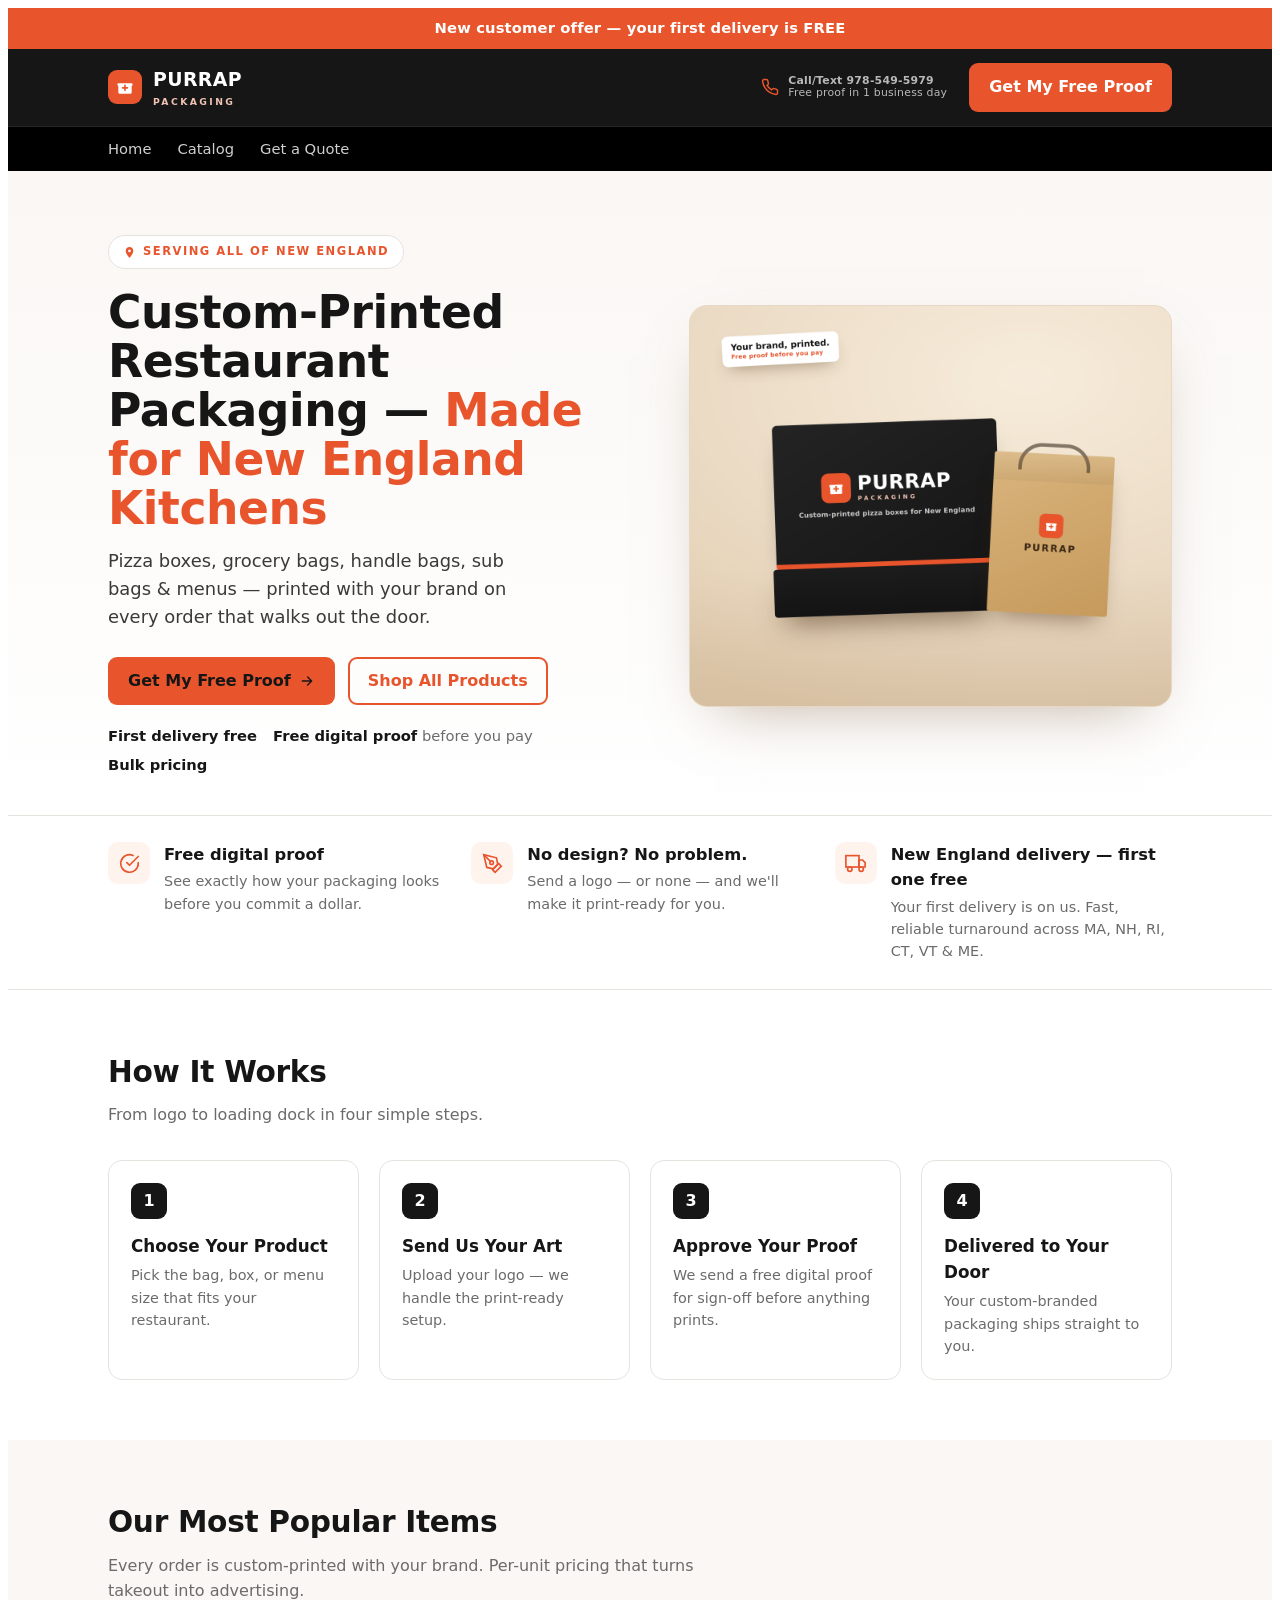
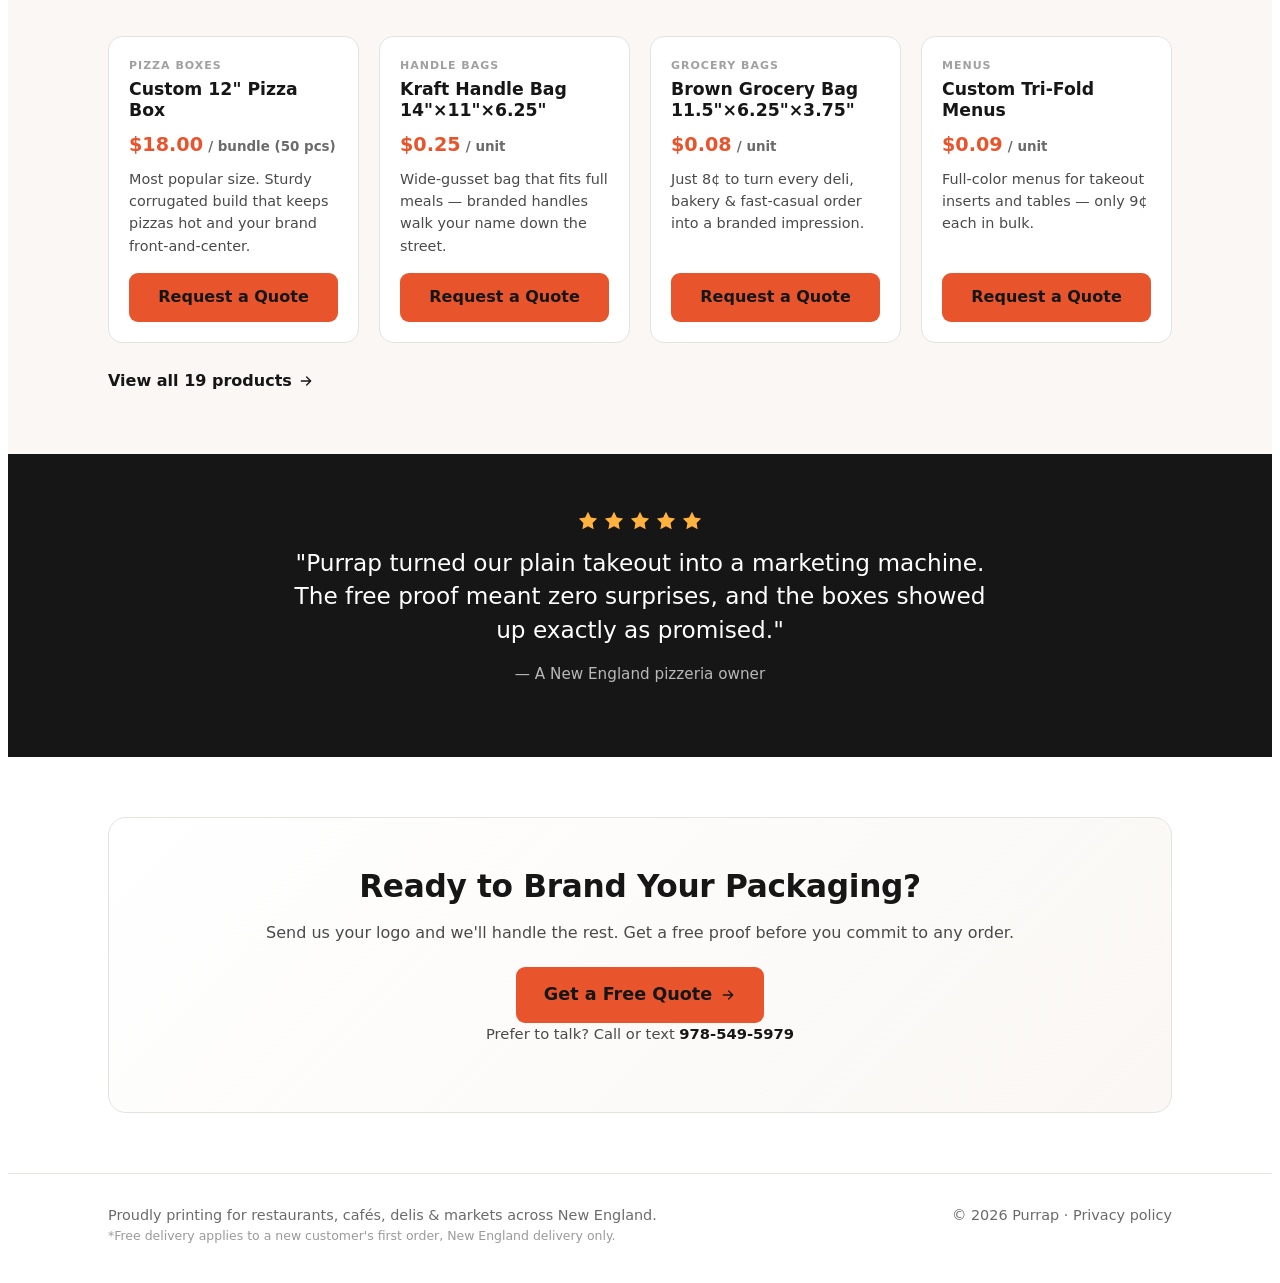
==== index.html @ f0fc90f4 "Rebuild as working static site: real design + mockup image, index.html at root, /api/lead Resend for" ====
<!DOCTYPE html>
<html lang="en">
<head>
<meta charset="UTF-8">
<meta name="viewport" content="width=device-width, initial-scale=1">
<title>Custom Pizza Boxes & Takeout Packaging in New England | Purrap Packaging</title>
<meta name="description" content="Custom-printed pizza boxes, grocery bags, handle bags & menus for New England restaurants. Free digital proof, first delivery free, bulk pricing. Get a free quote.">
<link rel="canonical" href="https://purrappackaging.com/">
<meta property="og:type" content="website">
<meta property="og:title" content="Custom Pizza Boxes & Takeout Packaging in New England | Purrap Packaging">
<meta property="og:description" content="Custom-printed pizza boxes, grocery bags, handle bags & menus for New England restaurants. Free digital proof, first delivery free, bulk pricing. Get a free quote.">
<meta property="og:url" content="https://purrappackaging.com/">
<meta property="og:image" content="https://purrappackaging.com/assets/og-image.jpg">
<meta name="twitter:card" content="summary_large_image">
<meta name="twitter:title" content="Custom Pizza Boxes & Takeout Packaging in New England | Purrap Packaging">
<meta name="twitter:description" content="Custom-printed pizza boxes, grocery bags, handle bags & menus for New England restaurants. Free digital proof, first delivery free, bulk pricing. Get a free quote.">
<meta name="twitter:image" content="https://purrappackaging.com/assets/og-image.jpg">
<link rel="icon" type="image/svg+xml" href="/assets/favicon.svg">
<script type="application/ld+json">
{
  "@context":"https://schema.org","@type":"Store","name":"Purrap Packaging",
  "image":"https://purrappackaging.com/assets/og-image.jpg","url":"https://purrappackaging.com","telephone":"+1-978-549-5979","priceRange":"$$",
  "description":"Custom-printed restaurant packaging \u2014 pizza boxes, grocery bags, handle bags, sub bags and menus \u2014 for New England kitchens.",
  "areaServed":["Massachusetts","New Hampshire","Rhode Island","Connecticut","Vermont","Maine"],
  "email":"manny.encarnacion@purrappackaging.com"
}
</script>
</head>
<body>
<style>
  .prp{--ink:#161616;--accent:#e8552d;--accent-dark:#c8431f;--muted:#6b6b6b;--line:#e6e3df;--bg:#fff;--soft:#faf7f4;
    font-family:system-ui,-apple-system,"Segoe UI",Roboto,Helvetica,Arial,sans-serif;color:var(--ink);line-height:1.55;-webkit-font-smoothing:antialiased}
  .prp *{box-sizing:border-box}
  .prp a{color:inherit;text-decoration:none}
  .prp img{max-width:100%;display:block}
  .prp .wrap{max-width:1120px;margin:0 auto;padding:0 28px}
  .prp svg{display:block}

  /* Announcement bar */
  .prp-announce{background:var(--accent);color:#fff;text-align:center;font-size:.92rem;font-weight:600;padding:9px 16px;letter-spacing:.01em}
  .prp-announce b{font-weight:800}

  /* Header */
  .prp-header{position:sticky;top:0;z-index:50;background:var(--ink);color:#fff}
  .prp-top{display:flex;align-items:center;justify-content:space-between;gap:16px;max-width:1120px;margin:0 auto;padding:14px 28px}
  .prp-brand{display:flex;align-items:center;gap:11px;font-weight:800;letter-spacing:.02em;color:#fff;font-size:1.18rem}
  .prp-brand .mark{width:34px;height:34px;border-radius:9px;background:var(--accent);display:grid;place-items:center}
  .prp-brand .mark svg{width:20px;height:20px;fill:#fff}
  .prp-brand small{display:block;font-size:.58rem;letter-spacing:.26em;color:#f0c3b2;font-weight:700;margin-top:1px}
  .prp-right{display:flex;align-items:center;gap:22px}
  .prp-phone{display:flex;align-items:center;gap:9px;color:#fff;font-weight:700;white-space:nowrap}
  .prp-phone svg{width:18px;height:18px;stroke:var(--accent);fill:none;stroke-width:2}
  .prp-phone span{display:block;font-size:.68rem;font-weight:500;color:#b9b9b9;letter-spacing:.02em}
  .prp-btn{display:inline-flex;align-items:center;gap:8px;background:var(--accent);color:#fff;padding:12px 20px;border-radius:9px;font-weight:700;border:0;cursor:pointer;transition:background .15s,transform .15s}
  .prp-btn:hover{background:var(--accent-dark);transform:translateY(-1px)}
  .prp-btn.ghost{background:transparent;border:2px solid var(--accent);color:var(--accent);padding:10px 18px}
  .prp-btn.ghost:hover{background:var(--accent);color:#fff}
  .prp-btn svg{width:16px;height:16px;fill:currentColor}
  .prp-nav{background:#000;border-top:1px solid #262626}
  .prp-nav .wrap{display:flex;gap:26px;padding:11px 28px;font-size:.92rem}
  .prp-nav a{color:#cfcfcf}
  .prp-nav a:hover{color:#fff}

  /* Hero */
  .prp-hero{background:linear-gradient(180deg,var(--soft),#fff);padding:64px 0 38px}
  .prp-hero-grid{display:grid;grid-template-columns:1.05fr .95fr;gap:48px;align-items:center}
  .prp-eyebrow{display:inline-flex;align-items:center;gap:7px;background:#fff;border:1px solid var(--line);color:var(--accent);font-weight:700;font-size:.72rem;letter-spacing:.13em;text-transform:uppercase;padding:7px 14px;border-radius:99px}
  .prp-eyebrow svg{width:13px;height:13px;fill:var(--accent)}
  .prp-hero h1{font-size:2.85rem;line-height:1.08;margin:.4em 0 .3em;letter-spacing:-.01em}
  .prp-hero h1 .u{color:var(--accent)}
  .prp-lead{font-size:1.12rem;color:#3a3a3a;margin:0 0 26px;max-width:36ch}
  .prp-ctarow{display:flex;gap:13px;flex-wrap:wrap}
  .prp-reassure{margin:20px 0 0;color:var(--muted);font-size:.92rem;display:flex;flex-wrap:wrap;gap:6px 16px}
  .prp-reassure b{color:var(--ink)}
  .prp-hero-media{border-radius:18px;overflow:hidden;border:1px solid #e7d8c6;box-shadow:0 24px 60px -28px rgba(124,88,54,.5);background:linear-gradient(135deg,#f0e3d4,#e7d2bb);min-height:340px;display:grid;place-items:center}
  .prp-hero-media img{width:100%;height:100%;object-fit:cover}

  /* Trust */
  .prp-trust{border-top:1px solid var(--line);border-bottom:1px solid var(--line);background:#fff}
  .prp-trust .wrap{display:grid;grid-template-columns:repeat(3,1fr);gap:26px;padding:26px 28px}
  .prp-trust .item{display:flex;gap:14px;align-items:flex-start}
  .prp-trust .ic{flex:0 0 auto;width:42px;height:42px;border-radius:10px;background:#fff3ee;display:grid;place-items:center}
  .prp-trust .ic svg{width:21px;height:21px;stroke:var(--accent);fill:none;stroke-width:1.9}
  .prp-trust h4{margin:0 0 3px;font-size:1.02rem}
  .prp-trust p{margin:0;color:var(--muted);font-size:.9rem}

  /* Sections */
  .prp-block{padding:60px 0}
  .prp-block.soft{background:var(--soft)}
  .prp-sec{font-size:1.85rem;margin:0 0 8px;letter-spacing:-.01em}
  .prp-subsec{color:var(--muted);margin:0 0 32px;max-width:60ch}

  .prp-steps{display:grid;grid-template-columns:repeat(4,1fr);gap:20px;counter-reset:step}
  .prp-step{border:1px solid var(--line);border-radius:14px;padding:22px;background:#fff}
  .prp-step:before{counter-increment:step;content:counter(step);display:grid;place-items:center;width:36px;height:36px;border-radius:9px;background:var(--ink);color:#fff;font-weight:800;margin-bottom:14px}
  .prp-step h4{margin:0 0 5px;font-size:1.05rem}
  .prp-step p{margin:0;color:var(--muted);font-size:.9rem}

  .prp-grid{display:grid;grid-template-columns:repeat(auto-fill,minmax(240px,1fr));gap:20px}
  .prp-card{border:1px solid var(--line);border-radius:14px;padding:20px;display:flex;flex-direction:column;background:#fff;transition:box-shadow .15s,transform .15s}
  .prp-card:hover{box-shadow:0 16px 40px -22px rgba(0,0,0,.4);transform:translateY(-3px)}
  .prp-card .cat{font-size:11px;letter-spacing:.09em;color:#a0a0a0;text-transform:uppercase;font-weight:700}
  .prp-card h3{margin:5px 0 8px;font-size:1.08rem;line-height:1.25}
  .prp-price{font-weight:800;color:var(--accent);font-size:1.2rem}
  .prp-per{color:var(--muted);font-weight:600;font-size:.84rem}
  .prp-value{color:#4a4a4a;font-size:.9rem;margin:8px 0 16px}
  .prp-card .prp-btn{margin-top:auto;justify-content:center}
  .prp-viewall{display:inline-flex;align-items:center;gap:6px;margin-top:26px;color:var(--accent);font-weight:700}

  /* Social proof */
  .prp-proof{background:var(--ink);color:#fff}
  .prp-proof .wrap{padding:56px 28px;text-align:center}
  .prp-stars{display:inline-flex;gap:4px;margin-bottom:14px}
  .prp-stars svg{width:22px;height:22px;fill:#ffb33e}
  .prp-quote{font-size:1.45rem;max-width:48ch;margin:0 auto 16px;line-height:1.45;font-weight:500}
  .prp-who{color:#b9b9b9;font-size:.95rem}

  /* Final CTA */
  .prp-final{background:linear-gradient(135deg,#fff,var(--soft));border:1px solid var(--line);border-radius:18px;padding:44px;text-align:center}
  .prp-final h2{font-size:1.95rem;margin:0 0 10px;letter-spacing:-.01em}
  .prp-final p{color:#4a4a4a;margin:0 0 22px}
  .prp-call{margin-top:16px;color:var(--muted);font-size:.92rem}
  .prp-call a{color:var(--ink);font-weight:700}

  .prp-footer{border-top:1px solid var(--line);padding:30px 0;color:var(--muted);font-size:.9rem}
  .prp-footer .wrap{display:flex;justify-content:space-between;gap:16px;flex-wrap:wrap}
  .prp-fineprint{margin-top:14px;font-size:.78rem;color:#9a9a9a}

  /* Sticky mobile CTA */
  .prp-mcta{position:fixed;left:0;right:0;bottom:0;z-index:60;display:none;gap:10px;padding:10px;background:rgba(22,22,22,.97);backdrop-filter:blur(6px)}
  .prp-mcta a{flex:1;justify-content:center}
  .prp-mcta .call{background:#fff;color:var(--ink)}

  /* Exit-intent modal */
  .prp-modalbg{position:fixed;inset:0;background:rgba(0,0,0,.62);z-index:100;display:none;align-items:center;justify-content:center;padding:20px}
  .prp-modalbg.open{display:flex}
  .prp-modal{background:#fff;border-radius:18px;max-width:450px;width:100%;padding:34px 30px;position:relative;text-align:center;box-shadow:0 30px 80px rgba(0,0,0,.4)}
  .prp-modal .ic{width:56px;height:56px;border-radius:14px;background:#fff3ee;display:grid;place-items:center;margin:0 auto 6px}
  .prp-modal .ic svg{width:28px;height:28px;stroke:var(--accent);fill:none;stroke-width:1.8}
  .prp-modal h3{font-size:1.5rem;margin:8px 0 8px}
  .prp-modal p{color:#4a4a4a;margin:0 0 18px}
  .prp-modal .prp-btn{width:100%;justify-content:center;font-size:1.05rem;padding:14px}
  .prp-modal .x{position:absolute;top:12px;right:16px;border:0;background:none;font-size:1.6rem;cursor:pointer;color:#b0b0b0;line-height:1}
  .prp-modal small{display:block;margin-top:12px;color:#a0a0a0}

  @media(max-width:860px){
    .prp-hero-grid{grid-template-columns:1fr;gap:30px}
    .prp-hero h1{font-size:2.2rem}
    .prp-trust .wrap{grid-template-columns:1fr;gap:18px}
    .prp-steps{grid-template-columns:1fr 1fr}
    .prp-right .prp-btn{display:none}
    .prp-nav{display:none}
    .prp-mcta{display:flex}
    .prp{padding-bottom:66px}
  }
</style>

<div class="prp">

  <div class="prp-announce">New customer offer &mdash; <b>your first delivery is FREE</b></div>

  <header class="prp-header">
    <div class="prp-top">
      <a class="prp-brand" href="/">
        <span class="mark"><svg viewBox="0 0 24 24"><path d="M21 8a1 1 0 0 0-.92-.61H3.92A1 1 0 0 0 3 8v1.49a1 1 0 0 0 .55.89L4 10.62V19a1 1 0 0 0 1 1h14a1 1 0 0 0 1-1v-8.38l.45-.24A1 1 0 0 0 21 9.5ZM15 14h-2v2a1 1 0 0 1-2 0v-2H9a1 1 0 0 1 0-2h2v-2a1 1 0 0 1 2 0v2h2a1 1 0 0 1 0 2Z"/></svg></span>
        <span>PURRAP<small>PACKAGING</small></span>
      </a>
      <div class="prp-right">
        <a class="prp-phone" href="tel:9785495979">
          <svg viewBox="0 0 24 24"><path d="M22 16.92v3a2 2 0 0 1-2.18 2 19.79 19.79 0 0 1-8.63-3.07 19.5 19.5 0 0 1-6-6 19.79 19.79 0 0 1-3.07-8.67A2 2 0 0 1 4.11 2h3a2 2 0 0 1 2 1.72c.13.96.36 1.9.7 2.81a2 2 0 0 1-.45 2.11L8.09 9.91a16 16 0 0 0 6 6l1.27-1.27a2 2 0 0 1 2.11-.45c.91.34 1.85.57 2.81.7A2 2 0 0 1 22 16.92z"/></svg>
          <span style="display:flex;flex-direction:column;line-height:1.1"><strong>Call/Text 978-549-5979</strong><span>Free proof in 1 business day</span></span>
        </a>
        <a class="prp-btn" href="/contact">Get My Free Proof</a>
      </div>
    </div>
    <nav class="prp-nav"><div class="wrap">
      <a href="/">Home</a>
      <a href="/catalog">Catalog</a>
      <a href="/contact">Get a Quote</a>
    </div></nav>
  </header>

  <section class="prp-hero">
    <div class="wrap prp-hero-grid">
      <div>
        <span class="prp-eyebrow">
          <svg viewBox="0 0 24 24"><path d="M12 2C8.1 2 5 5.1 5 9c0 5.2 7 13 7 13s7-7.8 7-13c0-3.9-3.1-7-7-7zm0 9.5A2.5 2.5 0 1 1 12 6.5a2.5 2.5 0 0 1 0 5z"/></svg>
          Serving all of New England
        </span>
        <h1>Custom-Printed Restaurant Packaging &mdash; <span class="u">Made for New England Kitchens</span></h1>
        <p class="prp-lead">Pizza boxes, grocery bags, handle bags, sub bags &amp; menus &mdash; printed with your brand on every order that walks out the door.</p>
        <div class="prp-ctarow">
          <a class="prp-btn" href="/contact">Get My Free Proof
            <svg viewBox="0 0 24 24"><path d="M5 12h14M13 6l6 6-6 6" fill="none" stroke="currentColor" stroke-width="2" stroke-linecap="round" stroke-linejoin="round"/></svg>
          </a>
          <a class="prp-btn ghost" href="/catalog">Shop All Products</a>
        </div>
        <p class="prp-reassure"><span><b>First delivery free</b></span><span><b>Free digital proof</b> before you pay</span><span><b>Bulk pricing</b></span></p>
      </div>
      <div class="prp-hero-media">
        <!-- IMAGE SLOT: replace with your Shopify hero image, e.g. <img src="{{ 'hero.jpg' | asset_url }}" alt="Custom-printed pizza boxes and branded takeout bags"> -->
        <img src="/assets/purrap-homepage-mockup.png" alt="Custom-printed pizza boxes and branded takeout bags for New England restaurants">
      </div>
    </div>
  </section>

  <div class="prp-trust"><div class="wrap">
    <div class="item">
      <div class="ic"><svg viewBox="0 0 24 24"><path d="M22 11.08V12a10 10 0 1 1-5.93-9.14" stroke-linecap="round"/><path d="M22 4 12 14.01l-3-3" stroke-linecap="round" stroke-linejoin="round"/></svg></div>
      <div><h4>Free digital proof</h4><p>See exactly how your packaging looks before you commit a dollar.</p></div>
    </div>
    <div class="item">
      <div class="ic"><svg viewBox="0 0 24 24"><path d="M12 19l7-7 3 3-7 7-3-3z"/><path d="M18 13l-1.5-7.5L2 2l3.5 14.5L13 18l5-5z"/><path d="M2 2l7.586 7.586"/><circle cx="11" cy="11" r="2"/></svg></div>
      <div><h4>No design? No problem.</h4><p>Send a logo &mdash; or none &mdash; and we'll make it print-ready for you.</p></div>
    </div>
    <div class="item">
      <div class="ic"><svg viewBox="0 0 24 24"><rect x="1" y="3" width="15" height="13"/><path d="M16 8h4l3 3v5h-7V8z"/><circle cx="5.5" cy="18.5" r="2.5"/><circle cx="18.5" cy="18.5" r="2.5"/></svg></div>
      <div><h4>New England delivery &mdash; first one free</h4><p>Your first delivery is on us. Fast, reliable turnaround across MA, NH, RI, CT, VT &amp; ME.</p></div>
    </div>
  </div></div>

  <section class="prp-block"><div class="wrap">
    <h2 class="prp-sec">How It Works</h2>
    <p class="prp-subsec">From logo to loading dock in four simple steps.</p>
    <div class="prp-steps">
      <div class="prp-step"><h4>Choose Your Product</h4><p>Pick the bag, box, or menu size that fits your restaurant.</p></div>
      <div class="prp-step"><h4>Send Us Your Art</h4><p>Upload your logo &mdash; we handle the print-ready setup.</p></div>
      <div class="prp-step"><h4>Approve Your Proof</h4><p>We send a free digital proof for sign-off before anything prints.</p></div>
      <div class="prp-step"><h4>Delivered to Your Door</h4><p>Your custom-branded packaging ships straight to you.</p></div>
    </div>
  </div></section>

  <section class="prp-block soft"><div class="wrap">
    <h2 class="prp-sec">Our Most Popular Items</h2>
    <p class="prp-subsec">Every order is custom-printed with your brand. Per-unit pricing that turns takeout into advertising.</p>
    <div class="prp-grid">
      <div class="prp-card">
        <div class="cat">Pizza Boxes</div>
        <h3>Custom 12" Pizza Box</h3>
        <div><span class="prp-price">$18.00</span> <span class="prp-per">/ bundle (50 pcs)</span></div>
        <p class="prp-value">Most popular size. Sturdy corrugated build that keeps pizzas hot and your brand front-and-center.</p>
        <a class="prp-btn" href="/contact">Request a Quote</a>
      </div>
      <div class="prp-card">
        <div class="cat">Handle Bags</div>
        <h3>Kraft Handle Bag 14"&times;11"&times;6.25"</h3>
        <div><span class="prp-price">$0.25</span> <span class="prp-per">/ unit</span></div>
        <p class="prp-value">Wide-gusset bag that fits full meals &mdash; branded handles walk your name down the street.</p>
        <a class="prp-btn" href="/contact">Request a Quote</a>
      </div>
      <div class="prp-card">
        <div class="cat">Grocery Bags</div>
        <h3>Brown Grocery Bag 11.5"&times;6.25"&times;3.75"</h3>
        <div><span class="prp-price">$0.08</span> <span class="prp-per">/ unit</span></div>
        <p class="prp-value">Just 8&cent; to turn every deli, bakery &amp; fast-casual order into a branded impression.</p>
        <a class="prp-btn" href="/contact">Request a Quote</a>
      </div>
      <div class="prp-card">
        <div class="cat">Menus</div>
        <h3>Custom Tri-Fold Menus</h3>
        <div><span class="prp-price">$0.09</span> <span class="prp-per">/ unit</span></div>
        <p class="prp-value">Full-color menus for takeout inserts and tables &mdash; only 9&cent; each in bulk.</p>
        <a class="prp-btn" href="/contact">Request a Quote</a>
      </div>
    </div>
    <a class="prp-viewall" href="/catalog">View all 19 products
      <svg viewBox="0 0 24 24" style="width:16px;height:16px"><path d="M5 12h14M13 6l6 6-6 6" fill="none" stroke="currentColor" stroke-width="2" stroke-linecap="round" stroke-linejoin="round"/></svg>
    </a>
  </div></section>

  <div class="prp-proof"><div class="wrap">
    <div class="prp-stars">
      <svg viewBox="0 0 24 24"><path d="M12 2l3.09 6.26L22 9.27l-5 4.87 1.18 6.88L12 17.77l-6.18 3.25L7 14.14 2 9.27l6.91-1.01L12 2z"/></svg>
      <svg viewBox="0 0 24 24"><path d="M12 2l3.09 6.26L22 9.27l-5 4.87 1.18 6.88L12 17.77l-6.18 3.25L7 14.14 2 9.27l6.91-1.01L12 2z"/></svg>
      <svg viewBox="0 0 24 24"><path d="M12 2l3.09 6.26L22 9.27l-5 4.87 1.18 6.88L12 17.77l-6.18 3.25L7 14.14 2 9.27l6.91-1.01L12 2z"/></svg>
      <svg viewBox="0 0 24 24"><path d="M12 2l3.09 6.26L22 9.27l-5 4.87 1.18 6.88L12 17.77l-6.18 3.25L7 14.14 2 9.27l6.91-1.01L12 2z"/></svg>
      <svg viewBox="0 0 24 24"><path d="M12 2l3.09 6.26L22 9.27l-5 4.87 1.18 6.88L12 17.77l-6.18 3.25L7 14.14 2 9.27l6.91-1.01L12 2z"/></svg>
    </div>
    <p class="prp-quote">"Purrap turned our plain takeout into a marketing machine. The free proof meant zero surprises, and the boxes showed up exactly as promised."</p>
    <p class="prp-who">&mdash; A New England pizzeria owner</p>
  </div></div>

  <section class="prp-block"><div class="wrap">
    <div class="prp-final">
      <h2>Ready to Brand Your Packaging?</h2>
      <p>Send us your logo and we'll handle the rest. Get a free proof before you commit to any order.</p>
      <a class="prp-btn" href="/contact" style="font-size:1.1rem;padding:14px 28px">Get a Free Quote
        <svg viewBox="0 0 24 24"><path d="M5 12h14M13 6l6 6-6 6" fill="none" stroke="currentColor" stroke-width="2" stroke-linecap="round" stroke-linejoin="round"/></svg>
      </a>
      <p class="prp-call">Prefer to talk? Call or text <a href="tel:9785495979">978-549-5979</a></p>
    </div>
  </div></section>

  <footer class="prp-footer"><div class="wrap">
    <div>Proudly printing for restaurants, cafés, delis &amp; markets across New England.</div>
    <div>&copy; 2026 Purrap · <a href="/privacy">Privacy policy</a></div>
  </div>
  <div class="wrap prp-fineprint">*Free delivery applies to a new customer's first order, New England delivery only.</div>
  </footer>

  <div class="prp-mcta">
    <a class="prp-btn call" href="tel:9785495979">Call/Text</a>
    <a class="prp-btn" href="/contact">Get My Free Proof</a>
  </div>

  <div class="prp-modalbg" id="prpExit">
    <div class="prp-modal">
      <button class="x" aria-label="Close" onclick="prpCloseExit()">&times;</button>
      <div class="ic"><svg viewBox="0 0 24 24"><polyline points="20 12 20 22 4 22 4 12"/><rect x="2" y="7" width="20" height="5"/><line x1="12" y1="22" x2="12" y2="7"/><path d="M12 7H7.5a2.5 2.5 0 0 1 0-5C11 2 12 7 12 7z"/><path d="M12 7h4.5a2.5 2.5 0 0 0 0-5C13 2 12 7 12 7z"/></svg></div>
      <h3>Before you go &mdash; grab a free proof</h3>
      <p>Not ready to commit? See your logo on real packaging at no cost &mdash; and your <b>first delivery is free</b>. We'll send pricing + a free digital proof within 1 business day.</p>
      <a class="prp-btn" href="/contact">Get My Free Proof</a>
      <small>No obligation. New England restaurants only.</small>
    </div>
  </div>

</div>

<script>

  (function(){
    var shown = sessionStorage.getItem('purrap_exit');
    var modal = document.getElementById('prpExit');
    function open(){ if(shown||!modal) return; modal.classList.add('open'); sessionStorage.setItem('purrap_exit','1'); shown='1'; }
    document.addEventListener('mouseout', function(e){ if(!e.relatedTarget && e.clientY <= 0) open(); });
    setTimeout(open, 25000);
    window.prpCloseExit = function(){ if(modal) modal.classList.remove('open'); };
    if(modal){ modal.addEventListener('click', function(e){ if(e.target===this) prpCloseExit(); }); }
  })();
</script>

</body>
</html>
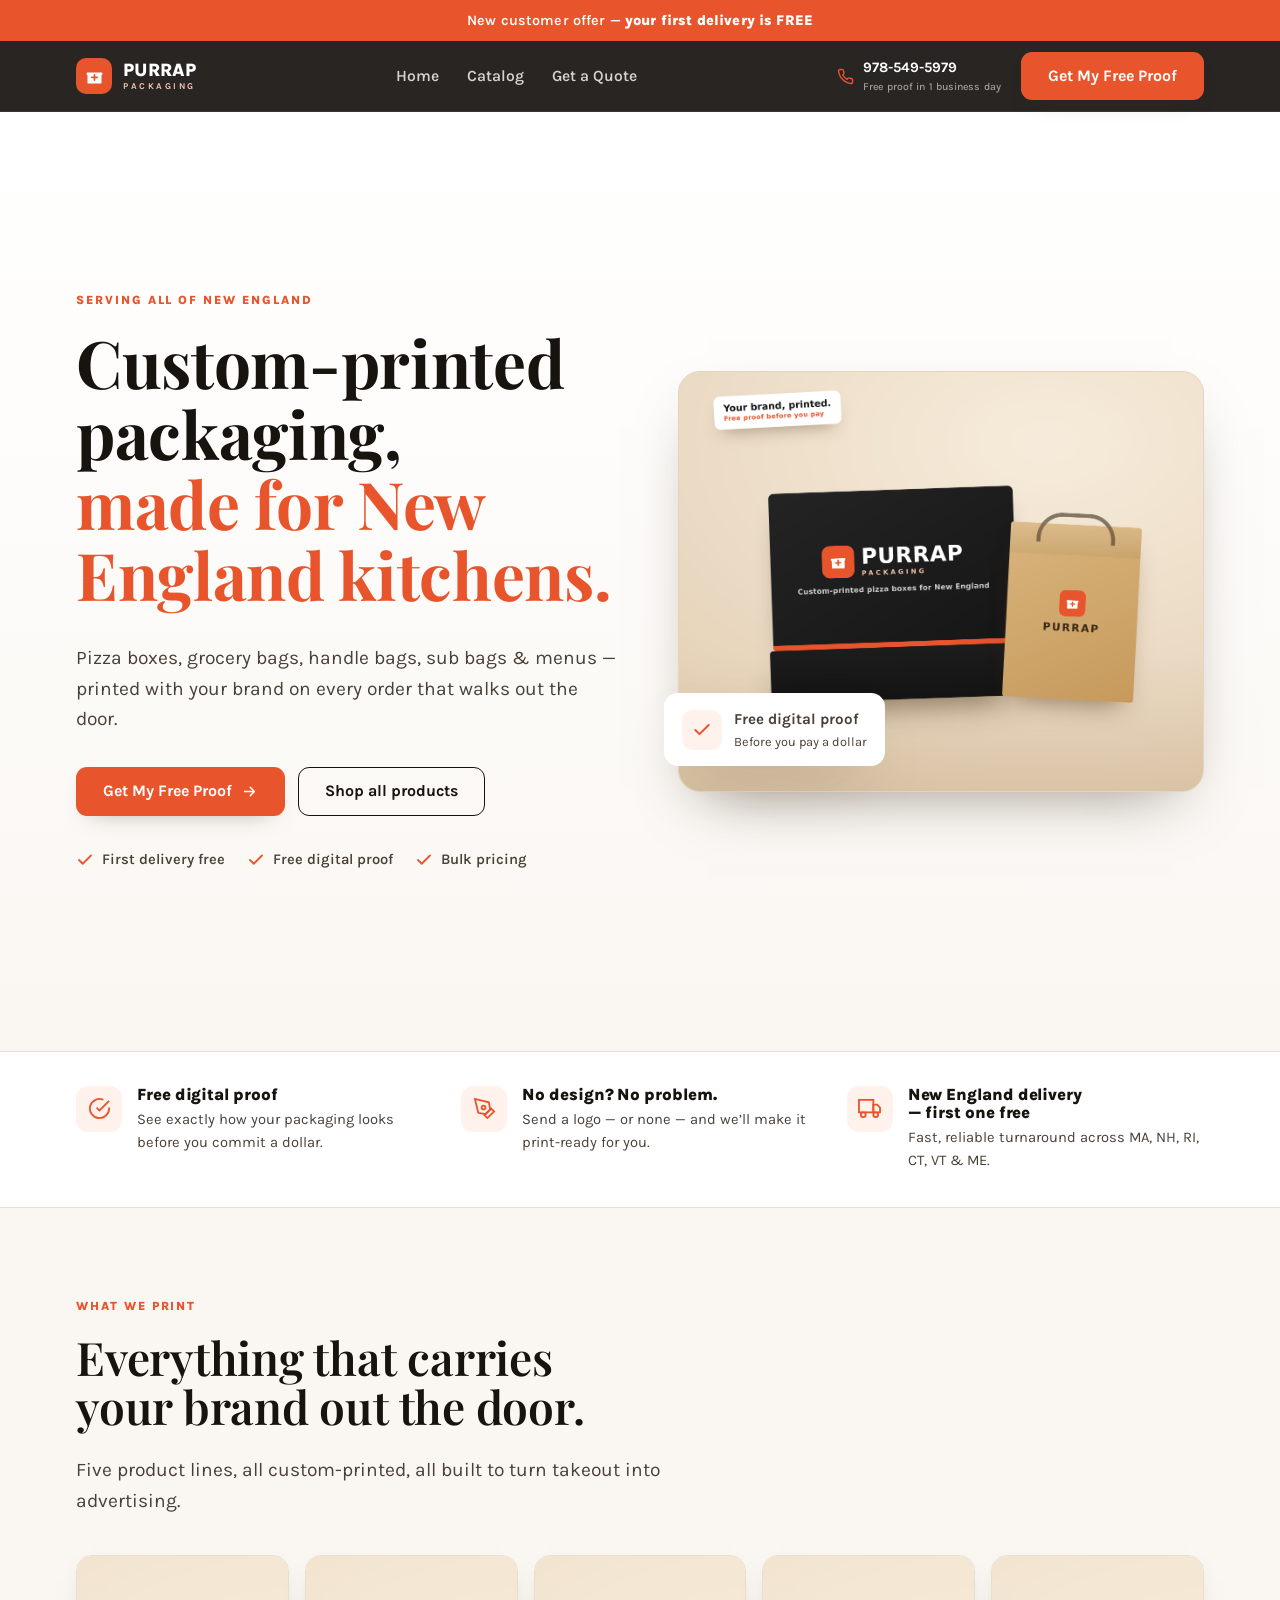
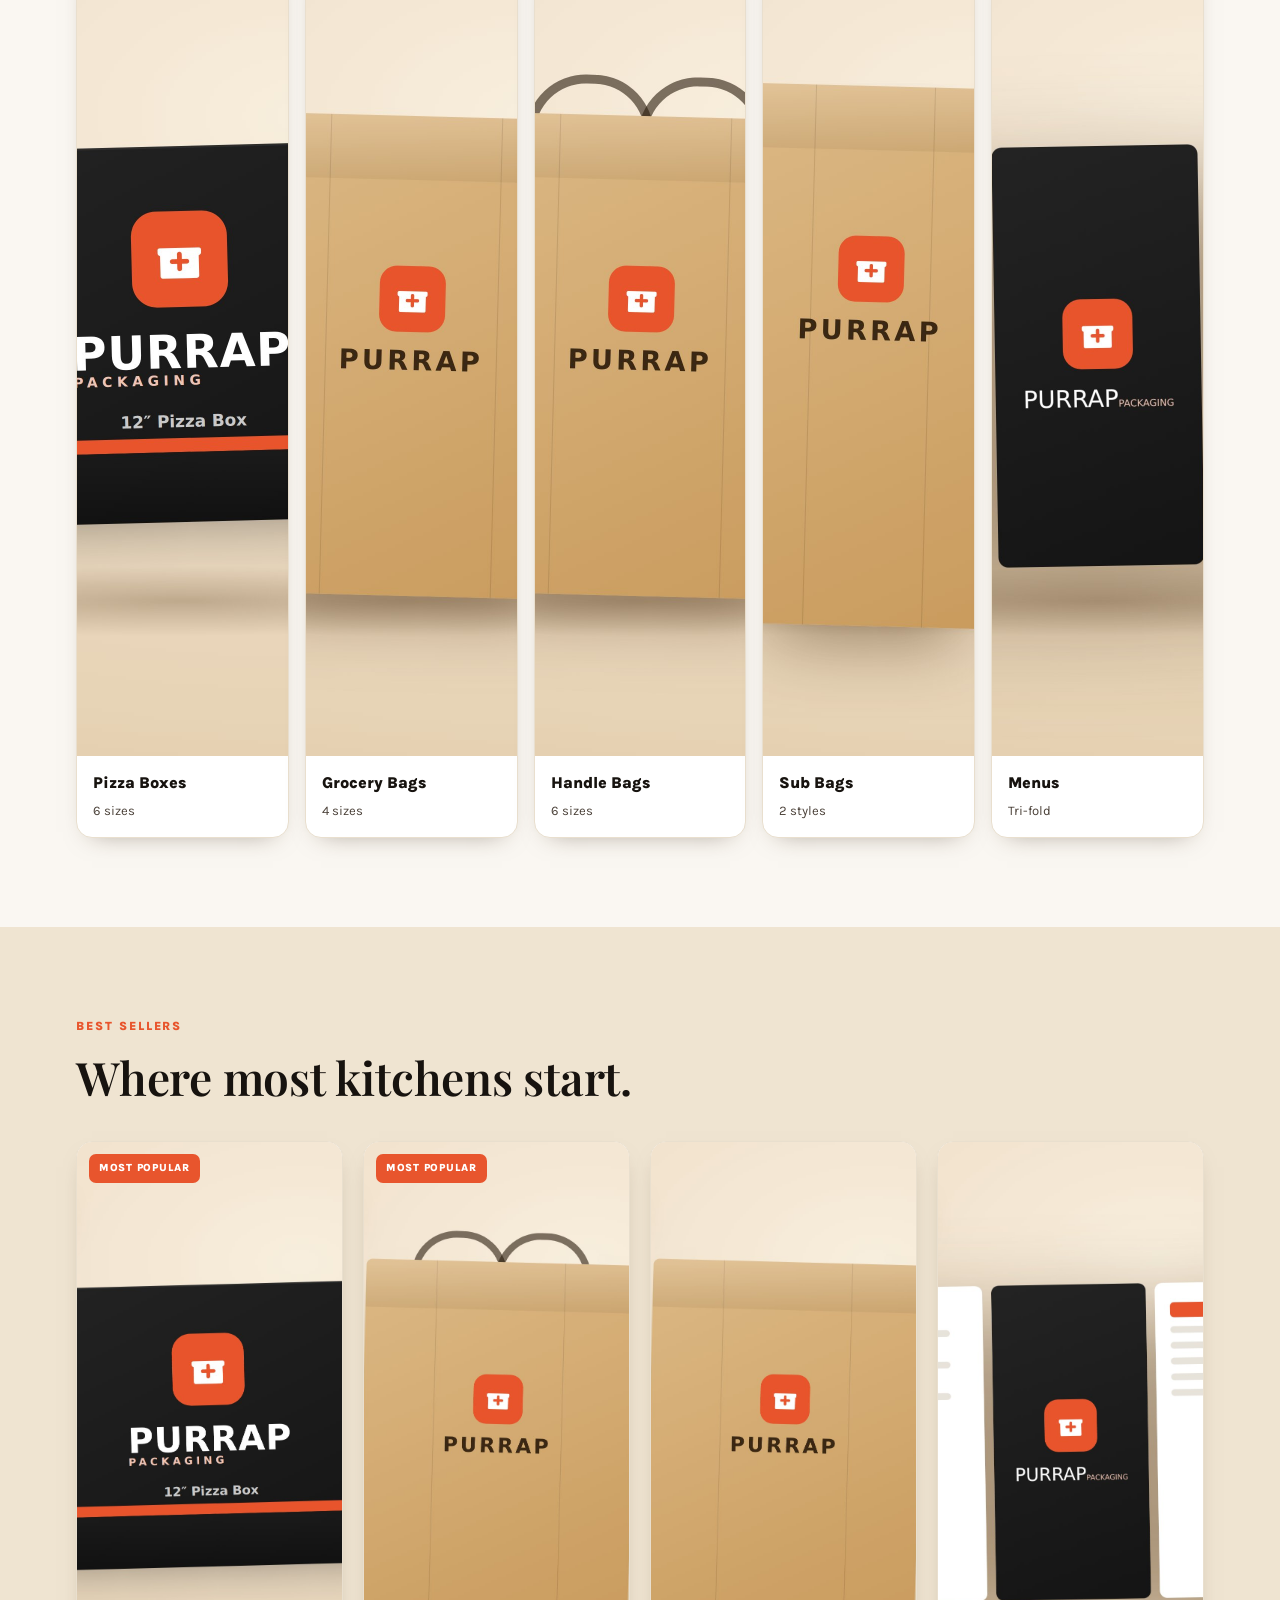
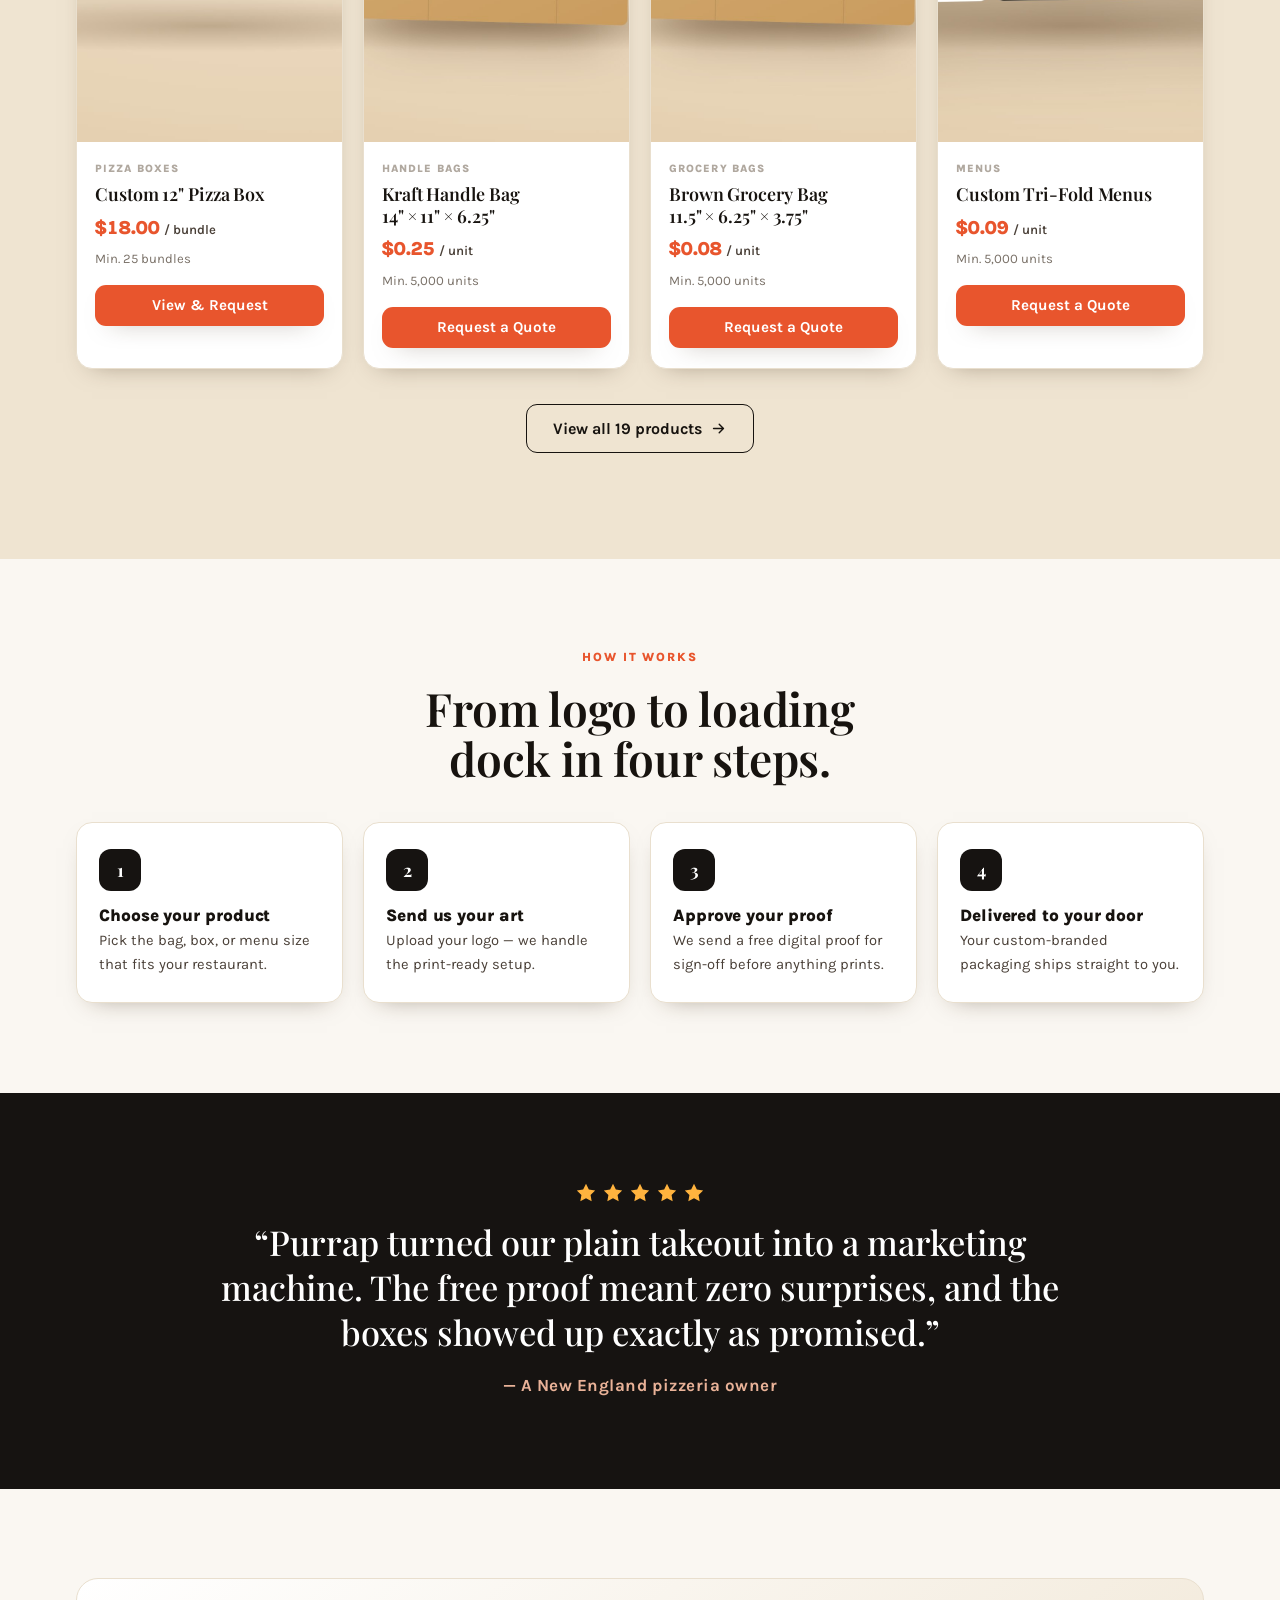
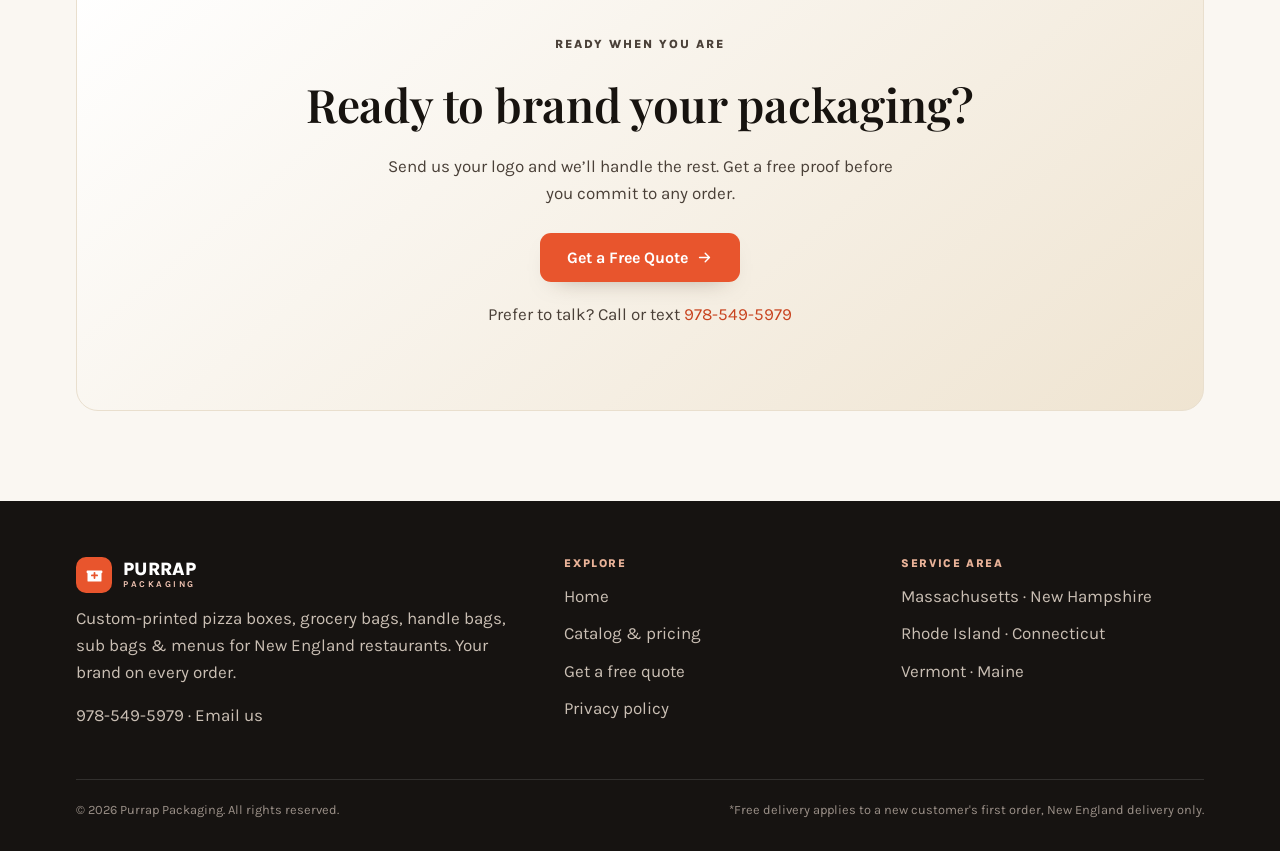
==== commit f64918be: "Redesign (web-studio): editorial premium system — Playfair+Karla, product imagery for all 19 product" ====
--- a/index.html
+++ b/index.html
@@ -3,6 +3,7 @@
 <head>
 <meta charset="UTF-8">
 <meta name="viewport" content="width=device-width, initial-scale=1">
+<script>document.documentElement.classList.add('js')</script>
 <title>Custom Pizza Boxes & Takeout Packaging in New England | Purrap Packaging</title>
 <meta name="description" content="Custom-printed pizza boxes, grocery bags, handle bags & menus for New England restaurants. Free digital proof, first delivery free, bulk pricing. Get a free quote.">
 <link rel="canonical" href="https://purrappackaging.com/">
@@ -16,318 +17,183 @@
 <meta name="twitter:description" content="Custom-printed pizza boxes, grocery bags, handle bags & menus for New England restaurants. Free digital proof, first delivery free, bulk pricing. Get a free quote.">
 <meta name="twitter:image" content="https://purrappackaging.com/assets/og-image.jpg">
 <link rel="icon" type="image/svg+xml" href="/assets/favicon.svg">
+<link rel="preconnect" href="https://fonts.googleapis.com">
+<link rel="preconnect" href="https://fonts.gstatic.com" crossorigin>
+<link href="https://fonts.googleapis.com/css2?family=Karla:wght@400;500;600;700;800&family=Playfair+Display:wght@500;600;700&display=swap" rel="stylesheet">
+<link rel="stylesheet" href="/styles.css">
 <script type="application/ld+json">
-{
-  "@context":"https://schema.org","@type":"Store","name":"Purrap Packaging",
-  "image":"https://purrappackaging.com/assets/og-image.jpg","url":"https://purrappackaging.com","telephone":"+1-978-549-5979","priceRange":"$$",
-  "description":"Custom-printed restaurant packaging \u2014 pizza boxes, grocery bags, handle bags, sub bags and menus \u2014 for New England kitchens.",
-  "areaServed":["Massachusetts","New Hampshire","Rhode Island","Connecticut","Vermont","Maine"],
-  "email":"manny.encarnacion@purrappackaging.com"
-}
+{"@context":"https://schema.org","@type":"Store","name":"Purrap Packaging","image":"https://purrappackaging.com/assets/og-image.jpg","url":"https://purrappackaging.com","telephone":"+1-978-549-5979","priceRange":"$$","email":"manny.encarnacion@purrappackaging.com","description":"Custom-printed restaurant packaging — pizza boxes, grocery bags, handle bags, sub bags and menus — for New England kitchens.","areaServed":["Massachusetts","New Hampshire","Rhode Island","Connecticut","Vermont","Maine"]}
 </script>
 </head>
 <body>
-<style>
-  .prp{--ink:#161616;--accent:#e8552d;--accent-dark:#c8431f;--muted:#6b6b6b;--line:#e6e3df;--bg:#fff;--soft:#faf7f4;
-    font-family:system-ui,-apple-system,"Segoe UI",Roboto,Helvetica,Arial,sans-serif;color:var(--ink);line-height:1.55;-webkit-font-smoothing:antialiased}
-  .prp *{box-sizing:border-box}
-  .prp a{color:inherit;text-decoration:none}
-  .prp img{max-width:100%;display:block}
-  .prp .wrap{max-width:1120px;margin:0 auto;padding:0 28px}
-  .prp svg{display:block}
-
-  /* Announcement bar */
-  .prp-announce{background:var(--accent);color:#fff;text-align:center;font-size:.92rem;font-weight:600;padding:9px 16px;letter-spacing:.01em}
-  .prp-announce b{font-weight:800}
-
-  /* Header */
-  .prp-header{position:sticky;top:0;z-index:50;background:var(--ink);color:#fff}
-  .prp-top{display:flex;align-items:center;justify-content:space-between;gap:16px;max-width:1120px;margin:0 auto;padding:14px 28px}
-  .prp-brand{display:flex;align-items:center;gap:11px;font-weight:800;letter-spacing:.02em;color:#fff;font-size:1.18rem}
-  .prp-brand .mark{width:34px;height:34px;border-radius:9px;background:var(--accent);display:grid;place-items:center}
-  .prp-brand .mark svg{width:20px;height:20px;fill:#fff}
-  .prp-brand small{display:block;font-size:.58rem;letter-spacing:.26em;color:#f0c3b2;font-weight:700;margin-top:1px}
-  .prp-right{display:flex;align-items:center;gap:22px}
-  .prp-phone{display:flex;align-items:center;gap:9px;color:#fff;font-weight:700;white-space:nowrap}
-  .prp-phone svg{width:18px;height:18px;stroke:var(--accent);fill:none;stroke-width:2}
-  .prp-phone span{display:block;font-size:.68rem;font-weight:500;color:#b9b9b9;letter-spacing:.02em}
-  .prp-btn{display:inline-flex;align-items:center;gap:8px;background:var(--accent);color:#fff;padding:12px 20px;border-radius:9px;font-weight:700;border:0;cursor:pointer;transition:background .15s,transform .15s}
-  .prp-btn:hover{background:var(--accent-dark);transform:translateY(-1px)}
-  .prp-btn.ghost{background:transparent;border:2px solid var(--accent);color:var(--accent);padding:10px 18px}
-  .prp-btn.ghost:hover{background:var(--accent);color:#fff}
-  .prp-btn svg{width:16px;height:16px;fill:currentColor}
-  .prp-nav{background:#000;border-top:1px solid #262626}
-  .prp-nav .wrap{display:flex;gap:26px;padding:11px 28px;font-size:.92rem}
-  .prp-nav a{color:#cfcfcf}
-  .prp-nav a:hover{color:#fff}
-
-  /* Hero */
-  .prp-hero{background:linear-gradient(180deg,var(--soft),#fff);padding:64px 0 38px}
-  .prp-hero-grid{display:grid;grid-template-columns:1.05fr .95fr;gap:48px;align-items:center}
-  .prp-eyebrow{display:inline-flex;align-items:center;gap:7px;background:#fff;border:1px solid var(--line);color:var(--accent);font-weight:700;font-size:.72rem;letter-spacing:.13em;text-transform:uppercase;padding:7px 14px;border-radius:99px}
-  .prp-eyebrow svg{width:13px;height:13px;fill:var(--accent)}
-  .prp-hero h1{font-size:2.85rem;line-height:1.08;margin:.4em 0 .3em;letter-spacing:-.01em}
-  .prp-hero h1 .u{color:var(--accent)}
-  .prp-lead{font-size:1.12rem;color:#3a3a3a;margin:0 0 26px;max-width:36ch}
-  .prp-ctarow{display:flex;gap:13px;flex-wrap:wrap}
-  .prp-reassure{margin:20px 0 0;color:var(--muted);font-size:.92rem;display:flex;flex-wrap:wrap;gap:6px 16px}
-  .prp-reassure b{color:var(--ink)}
-  .prp-hero-media{border-radius:18px;overflow:hidden;border:1px solid #e7d8c6;box-shadow:0 24px 60px -28px rgba(124,88,54,.5);background:linear-gradient(135deg,#f0e3d4,#e7d2bb);min-height:340px;display:grid;place-items:center}
-  .prp-hero-media img{width:100%;height:100%;object-fit:cover}
-
-  /* Trust */
-  .prp-trust{border-top:1px solid var(--line);border-bottom:1px solid var(--line);background:#fff}
-  .prp-trust .wrap{display:grid;grid-template-columns:repeat(3,1fr);gap:26px;padding:26px 28px}
-  .prp-trust .item{display:flex;gap:14px;align-items:flex-start}
-  .prp-trust .ic{flex:0 0 auto;width:42px;height:42px;border-radius:10px;background:#fff3ee;display:grid;place-items:center}
-  .prp-trust .ic svg{width:21px;height:21px;stroke:var(--accent);fill:none;stroke-width:1.9}
-  .prp-trust h4{margin:0 0 3px;font-size:1.02rem}
-  .prp-trust p{margin:0;color:var(--muted);font-size:.9rem}
-
-  /* Sections */
-  .prp-block{padding:60px 0}
-  .prp-block.soft{background:var(--soft)}
-  .prp-sec{font-size:1.85rem;margin:0 0 8px;letter-spacing:-.01em}
-  .prp-subsec{color:var(--muted);margin:0 0 32px;max-width:60ch}
-
-  .prp-steps{display:grid;grid-template-columns:repeat(4,1fr);gap:20px;counter-reset:step}
-  .prp-step{border:1px solid var(--line);border-radius:14px;padding:22px;background:#fff}
-  .prp-step:before{counter-increment:step;content:counter(step);display:grid;place-items:center;width:36px;height:36px;border-radius:9px;background:var(--ink);color:#fff;font-weight:800;margin-bottom:14px}
-  .prp-step h4{margin:0 0 5px;font-size:1.05rem}
-  .prp-step p{margin:0;color:var(--muted);font-size:.9rem}
-
-  .prp-grid{display:grid;grid-template-columns:repeat(auto-fill,minmax(240px,1fr));gap:20px}
-  .prp-card{border:1px solid var(--line);border-radius:14px;padding:20px;display:flex;flex-direction:column;background:#fff;transition:box-shadow .15s,transform .15s}
-  .prp-card:hover{box-shadow:0 16px 40px -22px rgba(0,0,0,.4);transform:translateY(-3px)}
-  .prp-card .cat{font-size:11px;letter-spacing:.09em;color:#a0a0a0;text-transform:uppercase;font-weight:700}
-  .prp-card h3{margin:5px 0 8px;font-size:1.08rem;line-height:1.25}
-  .prp-price{font-weight:800;color:var(--accent);font-size:1.2rem}
-  .prp-per{color:var(--muted);font-weight:600;font-size:.84rem}
-  .prp-value{color:#4a4a4a;font-size:.9rem;margin:8px 0 16px}
-  .prp-card .prp-btn{margin-top:auto;justify-content:center}
-  .prp-viewall{display:inline-flex;align-items:center;gap:6px;margin-top:26px;color:var(--accent);font-weight:700}
-
-  /* Social proof */
-  .prp-proof{background:var(--ink);color:#fff}
-  .prp-proof .wrap{padding:56px 28px;text-align:center}
-  .prp-stars{display:inline-flex;gap:4px;margin-bottom:14px}
-  .prp-stars svg{width:22px;height:22px;fill:#ffb33e}
-  .prp-quote{font-size:1.45rem;max-width:48ch;margin:0 auto 16px;line-height:1.45;font-weight:500}
-  .prp-who{color:#b9b9b9;font-size:.95rem}
-
-  /* Final CTA */
-  .prp-final{background:linear-gradient(135deg,#fff,var(--soft));border:1px solid var(--line);border-radius:18px;padding:44px;text-align:center}
-  .prp-final h2{font-size:1.95rem;margin:0 0 10px;letter-spacing:-.01em}
-  .prp-final p{color:#4a4a4a;margin:0 0 22px}
-  .prp-call{margin-top:16px;color:var(--muted);font-size:.92rem}
-  .prp-call a{color:var(--ink);font-weight:700}
-
-  .prp-footer{border-top:1px solid var(--line);padding:30px 0;color:var(--muted);font-size:.9rem}
-  .prp-footer .wrap{display:flex;justify-content:space-between;gap:16px;flex-wrap:wrap}
-  .prp-fineprint{margin-top:14px;font-size:.78rem;color:#9a9a9a}
-
-  /* Sticky mobile CTA */
-  .prp-mcta{position:fixed;left:0;right:0;bottom:0;z-index:60;display:none;gap:10px;padding:10px;background:rgba(22,22,22,.97);backdrop-filter:blur(6px)}
-  .prp-mcta a{flex:1;justify-content:center}
-  .prp-mcta .call{background:#fff;color:var(--ink)}
-
-  /* Exit-intent modal */
-  .prp-modalbg{position:fixed;inset:0;background:rgba(0,0,0,.62);z-index:100;display:none;align-items:center;justify-content:center;padding:20px}
-  .prp-modalbg.open{display:flex}
-  .prp-modal{background:#fff;border-radius:18px;max-width:450px;width:100%;padding:34px 30px;position:relative;text-align:center;box-shadow:0 30px 80px rgba(0,0,0,.4)}
-  .prp-modal .ic{width:56px;height:56px;border-radius:14px;background:#fff3ee;display:grid;place-items:center;margin:0 auto 6px}
-  .prp-modal .ic svg{width:28px;height:28px;stroke:var(--accent);fill:none;stroke-width:1.8}
-  .prp-modal h3{font-size:1.5rem;margin:8px 0 8px}
-  .prp-modal p{color:#4a4a4a;margin:0 0 18px}
-  .prp-modal .prp-btn{width:100%;justify-content:center;font-size:1.05rem;padding:14px}
-  .prp-modal .x{position:absolute;top:12px;right:16px;border:0;background:none;font-size:1.6rem;cursor:pointer;color:#b0b0b0;line-height:1}
-  .prp-modal small{display:block;margin-top:12px;color:#a0a0a0}
-
-  @media(max-width:860px){
-    .prp-hero-grid{grid-template-columns:1fr;gap:30px}
-    .prp-hero h1{font-size:2.2rem}
-    .prp-trust .wrap{grid-template-columns:1fr;gap:18px}
-    .prp-steps{grid-template-columns:1fr 1fr}
-    .prp-right .prp-btn{display:none}
-    .prp-nav{display:none}
-    .prp-mcta{display:flex}
-    .prp{padding-bottom:66px}
-  }
-</style>
-
-<div class="prp">
-
-  <div class="prp-announce">New customer offer &mdash; <b>your first delivery is FREE</b></div>
-
-  <header class="prp-header">
-    <div class="prp-top">
-      <a class="prp-brand" href="/">
-        <span class="mark"><svg viewBox="0 0 24 24"><path d="M21 8a1 1 0 0 0-.92-.61H3.92A1 1 0 0 0 3 8v1.49a1 1 0 0 0 .55.89L4 10.62V19a1 1 0 0 0 1 1h14a1 1 0 0 0 1-1v-8.38l.45-.24A1 1 0 0 0 21 9.5ZM15 14h-2v2a1 1 0 0 1-2 0v-2H9a1 1 0 0 1 0-2h2v-2a1 1 0 0 1 2 0v2h2a1 1 0 0 1 0 2Z"/></svg></span>
-        <span>PURRAP<small>PACKAGING</small></span>
-      </a>
-      <div class="prp-right">
-        <a class="prp-phone" href="tel:9785495979">
-          <svg viewBox="0 0 24 24"><path d="M22 16.92v3a2 2 0 0 1-2.18 2 19.79 19.79 0 0 1-8.63-3.07 19.5 19.5 0 0 1-6-6 19.79 19.79 0 0 1-3.07-8.67A2 2 0 0 1 4.11 2h3a2 2 0 0 1 2 1.72c.13.96.36 1.9.7 2.81a2 2 0 0 1-.45 2.11L8.09 9.91a16 16 0 0 0 6 6l1.27-1.27a2 2 0 0 1 2.11-.45c.91.34 1.85.57 2.81.7A2 2 0 0 1 22 16.92z"/></svg>
-          <span style="display:flex;flex-direction:column;line-height:1.1"><strong>Call/Text 978-549-5979</strong><span>Free proof in 1 business day</span></span>
-        </a>
-        <a class="prp-btn" href="/contact">Get My Free Proof</a>
+<a href="#main" class="skip">Skip to content</a>
+<div class="announce">New customer offer &mdash; <b>your first delivery is FREE</b></div>
+<header class="site">
+  <div class="wrap nav">
+    <a class="brand" href="/"><span class="mark"><svg viewBox="0 0 24 24"><path d="M21 8a1 1 0 0 0-.92-.61H3.92A1 1 0 0 0 3 8v1.49a1 1 0 0 0 .55.89L4 10.62V19a1 1 0 0 0 1 1h14a1 1 0 0 0 1-1v-8.38l.45-.24A1 1 0 0 0 21 9.5ZM15 14h-2v2a1 1 0 0 1-2 0v-2H9a1 1 0 0 1 0-2h2v-2a1 1 0 0 1 2 0v2h2a1 1 0 0 1 0 2Z"/></svg></span><span class="wm">PURRAP<small>PACKAGING</small></span></a>
+    <nav class="nav-mid" id="nav" aria-label="Primary">
+      <a href="/">Home</a><a href="/catalog">Catalog</a><a href="/contact">Get a Quote</a>
+    </nav>
+    <div class="nav-right">
+      <a class="nav-phone" href="tel:9785495979"><svg viewBox="0 0 24 24"><path d="M22 16.92v3a2 2 0 0 1-2.18 2 19.79 19.79 0 0 1-8.63-3.07 19.5 19.5 0 0 1-6-6 19.79 19.79 0 0 1-3.07-8.67A2 2 0 0 1 4.11 2h3a2 2 0 0 1 2 1.72c.13.96.36 1.9.7 2.81a2 2 0 0 1-.45 2.11L8.09 9.91a16 16 0 0 0 6 6l1.27-1.27a2 2 0 0 1 2.11-.45c.91.34 1.85.57 2.81.7A2 2 0 0 1 22 16.92z"/></svg><span class="txt"><strong>978-549-5979</strong><small>Free proof in 1 business day</small></span></a>
+      <a class="btn btn-primary" href="/contact">Get My Free Proof</a>
+      <button class="menu-toggle" aria-label="Menu" aria-expanded="false">&#9776;</button>
+    </div>
+  </div>
+</header>
+<main id="main">
+  <section class="hero">
+    <div class="wrap hero-grid">
+      <div>
+        <p class="eyebrow">Serving all of New England</p>
+        <h1>Custom-printed packaging, <span class="u">made for New England kitchens.</span></h1>
+        <p class="lead">Pizza boxes, grocery bags, handle bags, sub bags &amp; menus &mdash; printed with your brand on every order that walks out the door.</p>
+        <div class="actions">
+          <a class="btn btn-primary" href="/contact">Get My Free Proof <svg viewBox="0 0 24 24" fill="none"><path d="M5 12h14M13 6l6 6-6 6" stroke="currentColor" stroke-width="2" stroke-linecap="round" stroke-linejoin="round"/></svg></a>
+          <a class="btn btn-ghost" href="/catalog">Shop all products</a>
+        </div>
+        <div class="hero-trust">
+          <span><svg viewBox="0 0 24 24" fill="none" stroke="currentColor" stroke-width="2.4" stroke-linecap="round" stroke-linejoin="round"><polyline points="20 6 9 17 4 12"/></svg> First delivery free</span>
+          <span><svg viewBox="0 0 24 24" fill="none" stroke="currentColor" stroke-width="2.4" stroke-linecap="round" stroke-linejoin="round"><polyline points="20 6 9 17 4 12"/></svg> Free digital proof</span>
+          <span><svg viewBox="0 0 24 24" fill="none" stroke="currentColor" stroke-width="2.4" stroke-linecap="round" stroke-linejoin="round"><polyline points="20 6 9 17 4 12"/></svg> Bulk pricing</span>
+        </div>
       </div>
-    </div>
-    <nav class="prp-nav"><div class="wrap">
-      <a href="/">Home</a>
-      <a href="/catalog">Catalog</a>
-      <a href="/contact">Get a Quote</a>
-    </div></nav>
-  </header>
-
-  <section class="prp-hero">
-    <div class="wrap prp-hero-grid">
-      <div>
-        <span class="prp-eyebrow">
-          <svg viewBox="0 0 24 24"><path d="M12 2C8.1 2 5 5.1 5 9c0 5.2 7 13 7 13s7-7.8 7-13c0-3.9-3.1-7-7-7zm0 9.5A2.5 2.5 0 1 1 12 6.5a2.5 2.5 0 0 1 0 5z"/></svg>
-          Serving all of New England
-        </span>
-        <h1>Custom-Printed Restaurant Packaging &mdash; <span class="u">Made for New England Kitchens</span></h1>
-        <p class="prp-lead">Pizza boxes, grocery bags, handle bags, sub bags &amp; menus &mdash; printed with your brand on every order that walks out the door.</p>
-        <div class="prp-ctarow">
-          <a class="prp-btn" href="/contact">Get My Free Proof
-            <svg viewBox="0 0 24 24"><path d="M5 12h14M13 6l6 6-6 6" fill="none" stroke="currentColor" stroke-width="2" stroke-linecap="round" stroke-linejoin="round"/></svg>
-          </a>
-          <a class="prp-btn ghost" href="/catalog">Shop All Products</a>
-        </div>
-        <p class="prp-reassure"><span><b>First delivery free</b></span><span><b>Free digital proof</b> before you pay</span><span><b>Bulk pricing</b></span></p>
-      </div>
-      <div class="prp-hero-media">
-        <!-- IMAGE SLOT: replace with your Shopify hero image, e.g. <img src="{{ 'hero.jpg' | asset_url }}" alt="Custom-printed pizza boxes and branded takeout bags"> -->
-        <img src="/assets/purrap-homepage-mockup.png" alt="Custom-printed pizza boxes and branded takeout bags for New England restaurants">
+      <div class="hero-media reveal">
+        <div class="frame"><img src="/assets/purrap-homepage-mockup.png" alt="Custom-printed pizza boxes and branded takeout bags for New England restaurants" width="1200" height="1000"></div>
+        <div class="chip"><span class="ic"><svg viewBox="0 0 24 24" fill="none" stroke="currentColor" stroke-width="2.4" stroke-linecap="round" stroke-linejoin="round"><polyline points="20 6 9 17 4 12"/></svg></span><span><b>Free digital proof</b><span>Before you pay a dollar</span></span></div>
       </div>
     </div>
   </section>
 
-  <div class="prp-trust"><div class="wrap">
-    <div class="item">
-      <div class="ic"><svg viewBox="0 0 24 24"><path d="M22 11.08V12a10 10 0 1 1-5.93-9.14" stroke-linecap="round"/><path d="M22 4 12 14.01l-3-3" stroke-linecap="round" stroke-linejoin="round"/></svg></div>
-      <div><h4>Free digital proof</h4><p>See exactly how your packaging looks before you commit a dollar.</p></div>
-    </div>
-    <div class="item">
-      <div class="ic"><svg viewBox="0 0 24 24"><path d="M12 19l7-7 3 3-7 7-3-3z"/><path d="M18 13l-1.5-7.5L2 2l3.5 14.5L13 18l5-5z"/><path d="M2 2l7.586 7.586"/><circle cx="11" cy="11" r="2"/></svg></div>
-      <div><h4>No design? No problem.</h4><p>Send a logo &mdash; or none &mdash; and we'll make it print-ready for you.</p></div>
-    </div>
-    <div class="item">
-      <div class="ic"><svg viewBox="0 0 24 24"><rect x="1" y="3" width="15" height="13"/><path d="M16 8h4l3 3v5h-7V8z"/><circle cx="5.5" cy="18.5" r="2.5"/><circle cx="18.5" cy="18.5" r="2.5"/></svg></div>
-      <div><h4>New England delivery &mdash; first one free</h4><p>Your first delivery is on us. Fast, reliable turnaround across MA, NH, RI, CT, VT &amp; ME.</p></div>
-    </div>
+  <div class="trust"><div class="wrap">
+    <div class="item"><div class="ic"><svg viewBox="0 0 24 24"><path d="M22 11.08V12a10 10 0 1 1-5.93-9.14"/><path d="M22 4 12 14.01l-3-3"/></svg></div><div><h4>Free digital proof</h4><p>See exactly how your packaging looks before you commit a dollar.</p></div></div>
+    <div class="item"><div class="ic"><svg viewBox="0 0 24 24"><path d="M12 19l7-7 3 3-7 7-3-3z"/><path d="M18 13l-1.5-7.5L2 2l3.5 14.5L13 18l5-5z"/><circle cx="11" cy="11" r="2"/></svg></div><div><h4>No design? No problem.</h4><p>Send a logo &mdash; or none &mdash; and we&rsquo;ll make it print-ready for you.</p></div></div>
+    <div class="item"><div class="ic"><svg viewBox="0 0 24 24"><rect x="1" y="3" width="15" height="13"/><path d="M16 8h4l3 3v5h-7V8z"/><circle cx="5.5" cy="18.5" r="2.5"/><circle cx="18.5" cy="18.5" r="2.5"/></svg></div><div><h4>New England delivery &mdash; first one free</h4><p>Fast, reliable turnaround across MA, NH, RI, CT, VT &amp; ME.</p></div></div>
   </div></div>
 
-  <section class="prp-block"><div class="wrap">
-    <h2 class="prp-sec">How It Works</h2>
-    <p class="prp-subsec">From logo to loading dock in four simple steps.</p>
-    <div class="prp-steps">
-      <div class="prp-step"><h4>Choose Your Product</h4><p>Pick the bag, box, or menu size that fits your restaurant.</p></div>
-      <div class="prp-step"><h4>Send Us Your Art</h4><p>Upload your logo &mdash; we handle the print-ready setup.</p></div>
-      <div class="prp-step"><h4>Approve Your Proof</h4><p>We send a free digital proof for sign-off before anything prints.</p></div>
-      <div class="prp-step"><h4>Delivered to Your Door</h4><p>Your custom-branded packaging ships straight to you.</p></div>
+  <section>
+    <div class="wrap">
+      <div class="sec-head reveal">
+        <p class="eyebrow">What we print</p>
+        <h2>Everything that carries your brand out the door.</h2>
+        <p class="lead">Five product lines, all custom-printed, all built to turn takeout into advertising.</p>
+      </div>
+      <div class="cats"><a class="cat-tile reveal" href="/catalog#pizza"><img src="/assets/products/custom-12-pizza-box.jpg" alt="Pizza Boxes" loading="lazy" width="800" height="800"><div class="lab"><b>Pizza Boxes</b><span>6 sizes</span></div></a><a class="cat-tile reveal" href="/catalog#grocery"><img src="/assets/products/grocery-bag-2.jpg" alt="Grocery Bags" loading="lazy" width="800" height="800"><div class="lab"><b>Grocery Bags</b><span>4 sizes</span></div></a><a class="cat-tile reveal" href="/catalog#handle"><img src="/assets/products/handle-bag-4.jpg" alt="Handle Bags" loading="lazy" width="800" height="800"><div class="lab"><b>Handle Bags</b><span>6 sizes</span></div></a><a class="cat-tile reveal" href="/catalog#sub"><img src="/assets/products/large-sub-v-bag.jpg" alt="Sub Bags" loading="lazy" width="800" height="800"><div class="lab"><b>Sub Bags</b><span>2 styles</span></div></a><a class="cat-tile reveal" href="/catalog#menus"><img src="/assets/products/tri-fold-menus.jpg" alt="Menus" loading="lazy" width="800" height="800"><div class="lab"><b>Menus</b><span>Tri-fold</span></div></a></div>
     </div>
-  </div></section>
+  </section>
 
-  <section class="prp-block soft"><div class="wrap">
-    <h2 class="prp-sec">Our Most Popular Items</h2>
-    <p class="prp-subsec">Every order is custom-printed with your brand. Per-unit pricing that turns takeout into advertising.</p>
-    <div class="prp-grid">
-      <div class="prp-card">
+  <section class="band-kraft">
+    <div class="wrap">
+      <div class="sec-head reveal">
+        <p class="eyebrow">Best sellers</p>
+        <h2>Where most kitchens start.</h2>
+      </div>
+      <div class="grid grid-4"><article class="product reveal">
+      <a class="ph" href="/products/custom-12-pizza-box"><span class="pop">Most popular</span><img src="/assets/products/custom-12-pizza-box.jpg" alt="Custom 12&quot; Pizza Box — custom-printed by Purrap Packaging" loading="lazy" width="800" height="600"></a>
+      <div class="bd">
         <div class="cat">Pizza Boxes</div>
-        <h3>Custom 12" Pizza Box</h3>
-        <div><span class="prp-price">$18.00</span> <span class="prp-per">/ bundle (50 pcs)</span></div>
-        <p class="prp-value">Most popular size. Sturdy corrugated build that keeps pizzas hot and your brand front-and-center.</p>
-        <a class="prp-btn" href="/contact">Request a Quote</a>
+        <h3>Custom 12&quot; Pizza Box</h3>
+        <div><span class="price tnum">$18.00</span> <span class="per">/ bundle</span></div>
+        <p class="moq">Min. 25 bundles</p>
+        <a class="btn btn-primary" href="/products/custom-12-pizza-box">View &amp; Request</a>
       </div>
-      <div class="prp-card">
+    </article><article class="product reveal">
+      <a class="ph" href="/contact?product=Kraft%20Handle%20Bag%2014%22%20%C3%97%2011%22%20%C3%97%206.25%22"><span class="pop">Most popular</span><img src="/assets/products/handle-bag-4.jpg" alt="Kraft Handle Bag 14&quot; × 11&quot; × 6.25&quot; — custom-printed by Purrap Packaging" loading="lazy" width="800" height="600"></a>
+      <div class="bd">
         <div class="cat">Handle Bags</div>
-        <h3>Kraft Handle Bag 14"&times;11"&times;6.25"</h3>
-        <div><span class="prp-price">$0.25</span> <span class="prp-per">/ unit</span></div>
-        <p class="prp-value">Wide-gusset bag that fits full meals &mdash; branded handles walk your name down the street.</p>
-        <a class="prp-btn" href="/contact">Request a Quote</a>
+        <h3>Kraft Handle Bag 14&quot; × 11&quot; × 6.25&quot;</h3>
+        <div><span class="price tnum">$0.25</span> <span class="per">/ unit</span></div>
+        <p class="moq">Min. 5,000 units</p>
+        <a class="btn btn-primary" href="/contact?product=Kraft%20Handle%20Bag%2014%22%20%C3%97%2011%22%20%C3%97%206.25%22">Request a Quote</a>
       </div>
-      <div class="prp-card">
+    </article><article class="product reveal">
+      <a class="ph" href="/contact?product=Brown%20Grocery%20Bag%2011.5%22%20%C3%97%206.25%22%20%C3%97%203.75%22"><img src="/assets/products/grocery-bag-2.jpg" alt="Brown Grocery Bag 11.5&quot; × 6.25&quot; × 3.75&quot; — custom-printed by Purrap Packaging" loading="lazy" width="800" height="600"></a>
+      <div class="bd">
         <div class="cat">Grocery Bags</div>
-        <h3>Brown Grocery Bag 11.5"&times;6.25"&times;3.75"</h3>
-        <div><span class="prp-price">$0.08</span> <span class="prp-per">/ unit</span></div>
-        <p class="prp-value">Just 8&cent; to turn every deli, bakery &amp; fast-casual order into a branded impression.</p>
-        <a class="prp-btn" href="/contact">Request a Quote</a>
+        <h3>Brown Grocery Bag 11.5&quot; × 6.25&quot; × 3.75&quot;</h3>
+        <div><span class="price tnum">$0.08</span> <span class="per">/ unit</span></div>
+        <p class="moq">Min. 5,000 units</p>
+        <a class="btn btn-primary" href="/contact?product=Brown%20Grocery%20Bag%2011.5%22%20%C3%97%206.25%22%20%C3%97%203.75%22">Request a Quote</a>
       </div>
-      <div class="prp-card">
+    </article><article class="product reveal">
+      <a class="ph" href="/contact?product=Custom%20Tri-Fold%20Menus"><img src="/assets/products/tri-fold-menus.jpg" alt="Custom Tri-Fold Menus — custom-printed by Purrap Packaging" loading="lazy" width="800" height="600"></a>
+      <div class="bd">
         <div class="cat">Menus</div>
         <h3>Custom Tri-Fold Menus</h3>
-        <div><span class="prp-price">$0.09</span> <span class="prp-per">/ unit</span></div>
-        <p class="prp-value">Full-color menus for takeout inserts and tables &mdash; only 9&cent; each in bulk.</p>
-        <a class="prp-btn" href="/contact">Request a Quote</a>
+        <div><span class="price tnum">$0.09</span> <span class="per">/ unit</span></div>
+        <p class="moq">Min. 5,000 units</p>
+        <a class="btn btn-primary" href="/contact?product=Custom%20Tri-Fold%20Menus">Request a Quote</a>
+      </div>
+    </article></div>
+      <p class="center" style="margin-top:2.2rem"><a class="btn btn-ghost" href="/catalog">View all 19 products <svg viewBox="0 0 24 24" fill="none"><path d="M5 12h14M13 6l6 6-6 6" stroke="currentColor" stroke-width="2" stroke-linecap="round" stroke-linejoin="round"/></svg></a></p>
+    </div>
+  </section>
+
+  <section>
+    <div class="wrap">
+      <div class="sec-head center reveal"><p class="eyebrow">How it works</p><h2>From logo to loading dock in four steps.</h2></div>
+      <div class="steps">
+        <div class="step reveal"><h4>Choose your product</h4><p>Pick the bag, box, or menu size that fits your restaurant.</p></div>
+        <div class="step reveal"><h4>Send us your art</h4><p>Upload your logo &mdash; we handle the print-ready setup.</p></div>
+        <div class="step reveal"><h4>Approve your proof</h4><p>We send a free digital proof for sign-off before anything prints.</p></div>
+        <div class="step reveal"><h4>Delivered to your door</h4><p>Your custom-branded packaging ships straight to you.</p></div>
       </div>
     </div>
-    <a class="prp-viewall" href="/catalog">View all 19 products
-      <svg viewBox="0 0 24 24" style="width:16px;height:16px"><path d="M5 12h14M13 6l6 6-6 6" fill="none" stroke="currentColor" stroke-width="2" stroke-linecap="round" stroke-linejoin="round"/></svg>
-    </a>
-  </div></section>
+  </section>
 
-  <div class="prp-proof"><div class="wrap">
-    <div class="prp-stars">
-      <svg viewBox="0 0 24 24"><path d="M12 2l3.09 6.26L22 9.27l-5 4.87 1.18 6.88L12 17.77l-6.18 3.25L7 14.14 2 9.27l6.91-1.01L12 2z"/></svg>
-      <svg viewBox="0 0 24 24"><path d="M12 2l3.09 6.26L22 9.27l-5 4.87 1.18 6.88L12 17.77l-6.18 3.25L7 14.14 2 9.27l6.91-1.01L12 2z"/></svg>
-      <svg viewBox="0 0 24 24"><path d="M12 2l3.09 6.26L22 9.27l-5 4.87 1.18 6.88L12 17.77l-6.18 3.25L7 14.14 2 9.27l6.91-1.01L12 2z"/></svg>
-      <svg viewBox="0 0 24 24"><path d="M12 2l3.09 6.26L22 9.27l-5 4.87 1.18 6.88L12 17.77l-6.18 3.25L7 14.14 2 9.27l6.91-1.01L12 2z"/></svg>
-      <svg viewBox="0 0 24 24"><path d="M12 2l3.09 6.26L22 9.27l-5 4.87 1.18 6.88L12 17.77l-6.18 3.25L7 14.14 2 9.27l6.91-1.01L12 2z"/></svg>
+  <section class="band-ink">
+    <div class="wrap">
+      <div class="quote reveal">
+        <div class="stars"><svg viewBox="0 0 24 24"><path d="M12 2l3.09 6.26L22 9.27l-5 4.87 1.18 6.88L12 17.77l-6.18 3.25L7 14.14 2 9.27l6.91-1.01L12 2z"/></svg><svg viewBox="0 0 24 24"><path d="M12 2l3.09 6.26L22 9.27l-5 4.87 1.18 6.88L12 17.77l-6.18 3.25L7 14.14 2 9.27l6.91-1.01L12 2z"/></svg><svg viewBox="0 0 24 24"><path d="M12 2l3.09 6.26L22 9.27l-5 4.87 1.18 6.88L12 17.77l-6.18 3.25L7 14.14 2 9.27l6.91-1.01L12 2z"/></svg><svg viewBox="0 0 24 24"><path d="M12 2l3.09 6.26L22 9.27l-5 4.87 1.18 6.88L12 17.77l-6.18 3.25L7 14.14 2 9.27l6.91-1.01L12 2z"/></svg><svg viewBox="0 0 24 24"><path d="M12 2l3.09 6.26L22 9.27l-5 4.87 1.18 6.88L12 17.77l-6.18 3.25L7 14.14 2 9.27l6.91-1.01L12 2z"/></svg></div>
+        <blockquote>&ldquo;Purrap turned our plain takeout into a marketing machine. The free proof meant zero surprises, and the boxes showed up exactly as promised.&rdquo;</blockquote>
+        <cite>&mdash; A New England pizzeria owner</cite>
+      </div>
     </div>
-    <p class="prp-quote">"Purrap turned our plain takeout into a marketing machine. The free proof meant zero surprises, and the boxes showed up exactly as promised."</p>
-    <p class="prp-who">&mdash; A New England pizzeria owner</p>
-  </div></div>
+  </section>
 
-  <section class="prp-block"><div class="wrap">
-    <div class="prp-final">
-      <h2>Ready to Brand Your Packaging?</h2>
-      <p>Send us your logo and we'll handle the rest. Get a free proof before you commit to any order.</p>
-      <a class="prp-btn" href="/contact" style="font-size:1.1rem;padding:14px 28px">Get a Free Quote
-        <svg viewBox="0 0 24 24"><path d="M5 12h14M13 6l6 6-6 6" fill="none" stroke="currentColor" stroke-width="2" stroke-linecap="round" stroke-linejoin="round"/></svg>
-      </a>
-      <p class="prp-call">Prefer to talk? Call or text <a href="tel:9785495979">978-549-5979</a></p>
+  <section>
+    <div class="wrap">
+      <div class="final reveal">
+        <p class="eyebrow">Ready when you are</p>
+        <h2>Ready to brand your packaging?</h2>
+        <p>Send us your logo and we&rsquo;ll handle the rest. Get a free proof before you commit to any order.</p>
+        <a class="btn btn-primary" href="/contact">Get a Free Quote <svg viewBox="0 0 24 24" fill="none"><path d="M5 12h14M13 6l6 6-6 6" stroke="currentColor" stroke-width="2" stroke-linecap="round" stroke-linejoin="round"/></svg></a>
+        <p style="margin-top:1.2rem;color:var(--ink-2)">Prefer to talk? Call or text <a href="tel:9785495979">978-549-5979</a></p>
+      </div>
     </div>
-  </div></section>
-
-  <footer class="prp-footer"><div class="wrap">
-    <div>Proudly printing for restaurants, cafés, delis &amp; markets across New England.</div>
-    <div>&copy; 2026 Purrap · <a href="/privacy">Privacy policy</a></div>
-  </div>
-  <div class="wrap prp-fineprint">*Free delivery applies to a new customer's first order, New England delivery only.</div>
-  </footer>
-
-  <div class="prp-mcta">
-    <a class="prp-btn call" href="tel:9785495979">Call/Text</a>
-    <a class="prp-btn" href="/contact">Get My Free Proof</a>
-  </div>
-
-  <div class="prp-modalbg" id="prpExit">
-    <div class="prp-modal">
-      <button class="x" aria-label="Close" onclick="prpCloseExit()">&times;</button>
-      <div class="ic"><svg viewBox="0 0 24 24"><polyline points="20 12 20 22 4 22 4 12"/><rect x="2" y="7" width="20" height="5"/><line x1="12" y1="22" x2="12" y2="7"/><path d="M12 7H7.5a2.5 2.5 0 0 1 0-5C11 2 12 7 12 7z"/><path d="M12 7h4.5a2.5 2.5 0 0 0 0-5C13 2 12 7 12 7z"/></svg></div>
-      <h3>Before you go &mdash; grab a free proof</h3>
-      <p>Not ready to commit? See your logo on real packaging at no cost &mdash; and your <b>first delivery is free</b>. We'll send pricing + a free digital proof within 1 business day.</p>
-      <a class="prp-btn" href="/contact">Get My Free Proof</a>
-      <small>No obligation. New England restaurants only.</small>
+  </section>
+</main>
+<footer class="site-foot">
+  <div class="wrap">
+    <div class="cols">
+      <div>
+        <a class="brand" href="/"><span class="mark"><svg viewBox="0 0 24 24"><path d="M21 8a1 1 0 0 0-.92-.61H3.92A1 1 0 0 0 3 8v1.49a1 1 0 0 0 .55.89L4 10.62V19a1 1 0 0 0 1 1h14a1 1 0 0 0 1-1v-8.38l.45-.24A1 1 0 0 0 21 9.5ZM15 14h-2v2a1 1 0 0 1-2 0v-2H9a1 1 0 0 1 0-2h2v-2a1 1 0 0 1 2 0v2h2a1 1 0 0 1 0 2Z"/></svg></span><span class="wm">PURRAP<small>PACKAGING</small></span></a>
+        <p>Custom-printed pizza boxes, grocery bags, handle bags, sub bags &amp; menus for New England restaurants. Your brand on every order.</p>
+        <p><a href="tel:9785495979">978-549-5979</a> &middot; <a href="mailto:manny.encarnacion@purrappackaging.com">Email us</a></p>
+      </div>
+      <div><h4>Explore</h4><ul>
+        <li><a href="/">Home</a></li><li><a href="/catalog">Catalog &amp; pricing</a></li>
+        <li><a href="/contact">Get a free quote</a></li><li><a href="/privacy">Privacy policy</a></li>
+      </ul></div>
+      <div><h4>Service area</h4><ul>
+        <li>Massachusetts &middot; New Hampshire</li><li>Rhode Island &middot; Connecticut</li><li>Vermont &middot; Maine</li>
+      </ul></div>
+    </div>
+    <div class="foot-fine">
+      <span>&copy; <span id="yr">2026</span> Purrap Packaging. All rights reserved.</span>
+      <span>*Free delivery applies to a new customer's first order, New England delivery only.</span>
     </div>
   </div>
-
-</div>
-
-<script>
-
-  (function(){
-    var shown = sessionStorage.getItem('purrap_exit');
-    var modal = document.getElementById('prpExit');
-    function open(){ if(shown||!modal) return; modal.classList.add('open'); sessionStorage.setItem('purrap_exit','1'); shown='1'; }
-    document.addEventListener('mouseout', function(e){ if(!e.relatedTarget && e.clientY <= 0) open(); });
-    setTimeout(open, 25000);
-    window.prpCloseExit = function(){ if(modal) modal.classList.remove('open'); };
-    if(modal){ modal.addEventListener('click', function(e){ if(e.target===this) prpCloseExit(); }); }
-  })();
-</script>
-
+</footer>
+<div class="mcta"><a class="btn call" href="tel:9785495979">Call/Text</a><a class="btn btn-primary" href="/contact">Get My Free Proof</a></div><div class="modalbg" id="exit">
+  <div class="modal">
+    <button class="x" aria-label="Close" onclick="closeExit()">&times;</button>
+    <div class="ic"><svg viewBox="0 0 24 24"><polyline points="20 12 20 22 4 22 4 12"/><rect x="2" y="7" width="20" height="5"/><line x1="12" y1="22" x2="12" y2="7"/><path d="M12 7H7.5a2.5 2.5 0 0 1 0-5C11 2 12 7 12 7z"/><path d="M12 7h4.5a2.5 2.5 0 0 0 0-5C13 2 12 7 12 7z"/></svg></div>
+    <h3>Before you go &mdash; grab a free proof</h3>
+    <p>See your logo on real packaging at no cost &mdash; and your <b>first delivery is free</b>. Pricing + a free digital proof within 1 business day.</p>
+    <a class="btn btn-primary" href="/contact">Get My Free Proof</a>
+    <small>No obligation. New England restaurants only.</small>
+  </div>
+</div><script src="/site.js" defer></script>
 </body>
 </html>
--- a/styles.css
+++ b/styles.css
@@ -0,0 +1,315 @@
+/* Purrap Packaging — premium editorial redesign.
+   Brand kept: orange #e8552d + PURRAP mark. Elevated: near-black + warm off-white,
+   Playfair Display (display) + Karla (body), product photography, generous space. */
+
+:root{
+  --ink:#17130f;
+  --ink-2:#4a4038;
+  --bg:#faf7f2;
+  --surface:#ffffff;
+  --kraft:#efe4d1;
+  --kraft-2:#e5d5ba;
+  --line:#e9dfce;
+  --line-2:#ece6db;
+  --accent:#e8552d;
+  --accent-2:#c8431f;
+  --accent-soft:#fff2ec;
+  --dark:#161311;
+  --dark-2:#0f0c0a;
+  --radius:16px;
+  --radius-lg:22px;
+  --shadow-sm:0 10px 24px -16px rgba(60,40,20,.5);
+  --shadow:0 26px 60px -30px rgba(60,40,20,.55);
+  --maxw:1180px;
+  --ease:cubic-bezier(.22,.61,.36,1);
+}
+*,*::before,*::after{box-sizing:border-box}
+html{scroll-behavior:smooth}
+@media (prefers-reduced-motion:reduce){html{scroll-behavior:auto}}
+body{margin:0;background:var(--bg);color:var(--ink);
+  font-family:"Karla",system-ui,-apple-system,"Segoe UI",Roboto,Helvetica,Arial,sans-serif;
+  font-size:17px;line-height:1.6;-webkit-font-smoothing:antialiased;text-rendering:optimizeLegibility}
+h1,h2,h3,h4{font-family:"Playfair Display",Georgia,serif;font-weight:600;line-height:1.08;
+  letter-spacing:-.005em;margin:0 0 .5em;text-wrap:balance}
+h1{font-size:clamp(2.5rem,5.4vw,4.1rem);font-weight:700}
+h2{font-size:clamp(1.9rem,3.6vw,2.9rem)}
+h3{font-size:clamp(1.2rem,1.8vw,1.5rem)}
+p{margin:0 0 1rem}
+a{color:var(--accent-2);text-decoration:none}
+a:hover{text-decoration:underline}
+img{max-width:100%;display:block}
+.wrap{max-width:var(--maxw);margin:0 auto;padding:0 26px}
+.eyebrow{font-family:"Karla",sans-serif;text-transform:uppercase;letter-spacing:.16em;
+  font-size:.76rem;font-weight:800;color:var(--accent);margin:0 0 1rem}
+.lead{font-size:clamp(1.05rem,1.5vw,1.28rem);color:var(--ink-2);max-width:60ch}
+.tnum{font-variant-numeric:tabular-nums}
+.center{text-align:center}
+.skip{position:absolute;left:-999px;top:0;background:var(--ink);color:#fff;padding:10px 16px;z-index:200}
+.skip:focus{left:12px;top:12px}
+
+/* buttons */
+.btn{display:inline-flex;align-items:center;justify-content:center;gap:.55rem;
+  font-family:"Karla",sans-serif;font-weight:700;font-size:1rem;line-height:1;
+  padding:15px 26px;border-radius:11px;border:1.5px solid transparent;cursor:pointer;
+  transition:transform .2s var(--ease),background .2s var(--ease),color .2s var(--ease),box-shadow .2s var(--ease);text-decoration:none}
+.btn svg{width:17px;height:17px}
+.btn:hover{text-decoration:none;transform:translateY(-2px)}
+.btn:focus-visible{outline:3px solid var(--accent);outline-offset:3px}
+.btn-primary{background:var(--accent);color:#fff;box-shadow:var(--shadow-sm)}
+.btn-primary:hover{background:var(--accent-2);color:#fff}
+.btn-ghost{background:transparent;color:var(--ink);border-color:currentColor}
+.btn-ghost:hover{background:var(--ink);color:var(--bg);border-color:var(--ink)}
+.btn-light{background:var(--bg);color:var(--ink)}
+.btn-light:hover{background:#fff}
+.btn-ondark{background:transparent;color:#fff;border-color:rgba(255,255,255,.5)}
+.btn-ondark:hover{background:#fff;color:var(--ink)}
+@media (prefers-reduced-motion:reduce){.btn:hover{transform:none}}
+
+/* announcement + header */
+.announce{background:var(--accent);color:#fff;text-align:center;font-size:.9rem;font-weight:600;padding:9px 16px;letter-spacing:.01em}
+.announce b{font-weight:800}
+header.site{position:sticky;top:0;z-index:100;background:rgba(22,19,17,.92);
+  backdrop-filter:saturate(1.3) blur(10px);color:#fff;border-bottom:1px solid rgba(255,255,255,.08)}
+.nav{display:flex;align-items:center;justify-content:space-between;gap:16px;height:70px}
+.brand{display:flex;align-items:center;gap:11px;color:#fff;font-weight:800;font-size:1.15rem;letter-spacing:.02em}
+.brand:hover{text-decoration:none}
+.brand .mark{width:36px;height:36px;border-radius:10px;background:var(--accent);display:grid;place-items:center;flex:none}
+.brand .mark svg{width:21px;height:21px;fill:#fff}
+.brand .wm{font-family:"Karla",sans-serif;line-height:1}
+.brand .wm small{display:block;font-size:.56rem;letter-spacing:.28em;color:#f0c3b2;font-weight:700;margin-top:2px}
+.nav-mid{display:flex;align-items:center;gap:28px}
+.nav-mid a{color:#d9d2cb;font-weight:600;font-size:.98rem}
+.nav-mid a:hover{color:#fff;text-decoration:none}
+.nav-right{display:flex;align-items:center;gap:20px}
+.nav-phone{color:#fff;font-weight:700;white-space:nowrap;display:flex;align-items:center;gap:9px;font-size:.9rem}
+.nav-phone svg{width:17px;height:17px;stroke:var(--accent);fill:none;stroke-width:2}
+.nav-phone small{display:block;font-size:.66rem;font-weight:500;color:#a89f97;letter-spacing:.01em}
+.menu-toggle{display:none;background:none;border:0;color:#fff;font-size:1.5rem;cursor:pointer;padding:6px}
+@media (max-width:940px){
+  .nav-mid{display:none}
+  .nav-phone .txt{display:none}
+}
+@media (max-width:600px){
+  .nav-right .btn{display:none}
+}
+
+/* hero */
+.hero{position:relative;overflow:hidden;background:linear-gradient(180deg,#fff,var(--bg))}
+.hero .wrap{padding:clamp(52px,7vw,90px) 26px}
+.hero-grid{display:grid;grid-template-columns:1.02fr .98fr;gap:54px;align-items:center}
+.hero h1 .u{color:var(--accent)}
+.hero .actions{display:flex;flex-wrap:wrap;gap:13px;margin-top:2rem}
+.hero-trust{display:flex;flex-wrap:wrap;gap:10px 22px;margin-top:2rem;color:var(--ink-2);font-weight:600;font-size:.92rem}
+.hero-trust span{display:inline-flex;align-items:center;gap:8px}
+.hero-trust svg{width:18px;height:18px;color:var(--accent);flex:none}
+.hero-media{position:relative}
+.hero-media .frame{border-radius:var(--radius-lg);overflow:hidden;border:1px solid var(--kraft-2);
+  box-shadow:var(--shadow);background:var(--kraft)}
+.hero-media img{width:100%;height:100%;object-fit:cover;aspect-ratio:5/4}
+.hero-media .chip{position:absolute;left:-14px;bottom:26px;background:#fff;border-radius:14px;
+  padding:14px 18px;box-shadow:var(--shadow);display:flex;align-items:center;gap:12px}
+.hero-media .chip .ic{width:40px;height:40px;border-radius:10px;background:var(--accent-soft);display:grid;place-items:center;flex:none}
+.hero-media .chip .ic svg{width:20px;height:20px;color:var(--accent)}
+.hero-media .chip b{display:block;font-size:.95rem}
+.hero-media .chip span{font-size:.8rem;color:var(--ink-2)}
+@media (max-width:900px){.hero-grid{grid-template-columns:1fr;gap:34px}}
+
+/* sections */
+section{padding:clamp(50px,7vw,92px) 0}
+.sec-head{max-width:60ch;margin-bottom:2.4rem}
+.sec-head.center{margin-left:auto;margin-right:auto;text-align:center}
+.band-kraft{background:var(--kraft)}
+.band-soft{background:#fff}
+.band-ink{background:var(--dark);color:#f3ece3}
+.band-ink h2,.band-ink h3{color:#fff}
+.band-ink .eyebrow{color:#f0a988}
+
+/* trust strip */
+.trust{border-top:1px solid var(--line);border-bottom:1px solid var(--line);background:#fff}
+.trust .wrap{display:grid;grid-template-columns:repeat(3,1fr);gap:28px;padding:34px 26px}
+.trust .item{display:flex;gap:15px;align-items:flex-start}
+.trust .ic{width:46px;height:46px;border-radius:12px;background:var(--accent-soft);display:grid;place-items:center;flex:none}
+.trust .ic svg{width:23px;height:23px;color:var(--accent);stroke:var(--accent);fill:none;stroke-width:1.9}
+.trust h4{font-family:"Karla",sans-serif;font-weight:800;margin:0 0 4px;font-size:1.04rem}
+.trust p{margin:0;color:var(--ink-2);font-size:.92rem}
+@media (max-width:800px){.trust .wrap{grid-template-columns:1fr;gap:20px}}
+
+/* category tiles */
+.cats{display:grid;grid-template-columns:repeat(5,1fr);gap:16px}
+.cat-tile{position:relative;border-radius:var(--radius);overflow:hidden;border:1px solid var(--line);
+  background:var(--surface);box-shadow:var(--shadow-sm);transition:transform .22s var(--ease),box-shadow .22s var(--ease);display:block}
+.cat-tile:hover{transform:translateY(-4px);box-shadow:var(--shadow);text-decoration:none}
+.cat-tile img{aspect-ratio:1/1;object-fit:cover;width:100%;background:var(--kraft)}
+.cat-tile .lab{padding:14px 16px}
+.cat-tile .lab b{display:block;color:var(--ink);font-family:"Karla",sans-serif;font-weight:800;font-size:1rem}
+.cat-tile .lab span{color:var(--ink-2);font-size:.82rem}
+@media (max-width:900px){.cats{grid-template-columns:repeat(3,1fr)}}
+@media (max-width:560px){.cats{grid-template-columns:repeat(2,1fr)}}
+
+/* product grid + cards (with image) */
+.grid{display:grid;gap:20px}
+.grid-4{grid-template-columns:repeat(4,1fr)}
+.grid-3{grid-template-columns:repeat(3,1fr)}
+@media (max-width:960px){.grid-4{grid-template-columns:repeat(2,1fr)}.grid-3{grid-template-columns:repeat(2,1fr)}}
+@media (max-width:560px){.grid-4,.grid-3{grid-template-columns:1fr}}
+.product{display:flex;flex-direction:column;background:var(--surface);border:1px solid var(--line);
+  border-radius:var(--radius);overflow:hidden;box-shadow:var(--shadow-sm);
+  transition:transform .22s var(--ease),box-shadow .22s var(--ease)}
+.product:hover{transform:translateY(-4px);box-shadow:var(--shadow)}
+.product .ph{position:relative;background:var(--kraft);display:block}
+.product .ph img{aspect-ratio:4/3;object-fit:cover;width:100%}
+.product .ph .pop{position:absolute;top:12px;left:12px;background:var(--accent);color:#fff;
+  font-size:.66rem;font-weight:800;letter-spacing:.07em;text-transform:uppercase;padding:6px 10px;border-radius:7px}
+.product .bd{padding:18px 18px 20px;display:flex;flex-direction:column;flex:1}
+.product .cat{font-size:.68rem;letter-spacing:.1em;text-transform:uppercase;color:#a99;font-weight:800;color:#b0a89f}
+.product h3{font-size:1.12rem;margin:6px 0 8px;line-height:1.2}
+.product .price{font-family:"Karla",sans-serif;font-weight:800;color:var(--accent);font-size:1.2rem}
+.product .per{color:var(--ink-2);font-weight:600;font-size:.82rem}
+.product .moq{color:#7a7168;font-size:.82rem;margin:5px 0 0}
+.product .btn{margin-top:16px;width:100%;font-size:.95rem;padding:12px 16px}
+
+/* steps */
+.steps{counter-reset:s;display:grid;grid-template-columns:repeat(4,1fr);gap:20px}
+.step{position:relative;padding:26px 22px;background:var(--surface);border:1px solid var(--line);border-radius:var(--radius);box-shadow:var(--shadow-sm)}
+.step::before{counter-increment:s;content:counter(s);font-family:"Playfair Display",serif;font-weight:700;
+  width:42px;height:42px;border-radius:12px;background:var(--dark);color:#fff;display:grid;place-items:center;font-size:1.1rem;margin-bottom:15px}
+.step h4{font-family:"Karla",sans-serif;font-weight:800;margin:0 0 5px;font-size:1.06rem}
+.step p{margin:0;color:var(--ink-2);font-size:.92rem}
+@media (max-width:820px){.steps{grid-template-columns:1fr 1fr}}
+@media (max-width:480px){.steps{grid-template-columns:1fr}}
+
+/* testimonial */
+.quote{max-width:840px;margin:0 auto;text-align:center}
+.stars{display:inline-flex;gap:5px;margin-bottom:16px}
+.stars svg{width:22px;height:22px;fill:#ffb33e}
+.quote blockquote{font-family:"Playfair Display",serif;font-weight:500;font-size:clamp(1.5rem,3vw,2.15rem);
+  line-height:1.3;margin:0 0 1.1rem;color:#fff}
+.quote cite{font-style:normal;color:#e9b298;font-weight:700;letter-spacing:.03em}
+
+/* final CTA card */
+.final{background:linear-gradient(140deg,#fff,var(--kraft));border:1px solid var(--line);
+  border-radius:var(--radius-lg);padding:clamp(32px,5vw,56px);text-align:center}
+.final p{color:var(--ink-2);max-width:52ch;margin:0 auto 1.6rem}
+
+/* page hero (interior) */
+.pagehero{background:linear-gradient(180deg,#fff,var(--bg));padding:clamp(44px,6vw,72px) 0 clamp(20px,3vw,30px)}
+.pagehero .crumb{color:var(--ink-2);font-size:.85rem;margin-bottom:14px}
+.pagehero .crumb a:hover{color:var(--accent)}
+
+/* catalog category nav */
+.catnav{position:sticky;top:70px;z-index:40;background:rgba(250,247,242,.95);backdrop-filter:blur(8px);border-bottom:1px solid var(--line)}
+.catnav .wrap{display:flex;gap:10px;padding:13px 26px;flex-wrap:wrap;overflow-x:auto}
+.catnav a{font-size:.85rem;font-weight:700;color:var(--ink);border:1px solid var(--line);padding:8px 15px;border-radius:99px;white-space:nowrap}
+.catnav a:hover{border-color:var(--accent);color:var(--accent);text-decoration:none}
+.cat-sec{font-family:"Playfair Display",serif;font-size:clamp(1.4rem,2.4vw,1.9rem);margin:44px 0 4px;scroll-margin-top:140px}
+.cat-sec small{font-family:"Karla",sans-serif;color:var(--ink-2);font-weight:500;font-size:.8rem;margin-left:8px}
+
+/* product detail */
+.pdp{display:grid;grid-template-columns:1fr 1fr;gap:44px;align-items:start;padding:22px 0 10px}
+.pdp .gallery{border-radius:var(--radius-lg);overflow:hidden;border:1px solid var(--kraft-2);box-shadow:var(--shadow);position:sticky;top:92px;background:var(--kraft)}
+.pdp .gallery img{width:100%;aspect-ratio:4/3;object-fit:cover}
+.pdp .pop{display:inline-flex;align-items:center;gap:6px;background:var(--accent-soft);color:var(--accent);font-size:.74rem;font-weight:800;padding:6px 12px;border-radius:99px;border:1px solid #f6d3c4}
+.pdp .pop svg{width:13px;height:13px;fill:var(--accent)}
+.priceline{display:flex;align-items:baseline;gap:10px;margin:12px 0 2px}
+.priceline .price{font-family:"Playfair Display",serif;font-size:2.1rem;font-weight:700;color:var(--accent)}
+.priceline .per{color:var(--ink-2);font-weight:600}
+.pdp .unit{color:var(--ink-2);font-size:.92rem;margin:0 0 16px}
+.pdp .ctas{display:flex;gap:12px;flex-wrap:wrap;margin:16px 0}
+.badges{display:flex;gap:16px;flex-wrap:wrap;color:var(--ink);font-size:.9rem;font-weight:600}
+.badges span{display:inline-flex;align-items:center;gap:7px}
+.badges svg{width:17px;height:17px;color:var(--accent)}
+.specs{border:1px solid var(--line);border-radius:var(--radius);padding:20px;margin-top:22px;background:#fff}
+.specs h3{font-family:"Karla",sans-serif;font-weight:800;font-size:1.05rem;margin:0 0 12px}
+.specs ul{margin:0;padding:0;list-style:none;display:grid;gap:9px}
+.specs li{display:flex;gap:10px;align-items:flex-start;color:var(--ink-2)}
+.specs svg{width:17px;height:17px;color:var(--accent);flex:none;margin-top:3px}
+.pricing-note{background:var(--kraft);border:1px solid var(--line);border-radius:var(--radius);padding:16px 20px;margin-top:14px;font-size:.94rem}
+@media (max-width:860px){.pdp{grid-template-columns:1fr;gap:26px}.pdp .gallery{position:static}}
+
+/* faq */
+.faq details{border:1px solid var(--line);border-radius:12px;padding:15px 20px;margin-bottom:11px;background:#fff}
+.faq summary{font-family:"Karla",sans-serif;font-weight:700;cursor:pointer;list-style:none;display:flex;justify-content:space-between;align-items:center;gap:12px}
+.faq summary::-webkit-details-marker{display:none}
+.faq summary:after{content:"+";color:var(--accent);font-size:1.4rem;line-height:1}
+.faq details[open] summary:after{content:"\2013"}
+.faq p{margin:12px 0 0;color:var(--ink-2)}
+
+/* related mini cards */
+.rel{display:grid;grid-template-columns:repeat(4,1fr);gap:16px}
+@media (max-width:820px){.rel{grid-template-columns:repeat(2,1fr)}}
+.rel .card{border:1px solid var(--line);border-radius:14px;overflow:hidden;background:#fff;display:flex;flex-direction:column;transition:transform .2s var(--ease),box-shadow .2s var(--ease)}
+.rel .card:hover{transform:translateY(-3px);box-shadow:var(--shadow-sm)}
+.rel .card img{aspect-ratio:4/3;object-fit:cover;background:var(--kraft)}
+.rel .card .b{padding:14px}
+.rel .card h4{font-family:"Karla",sans-serif;font-weight:800;font-size:.98rem;margin:0 0 4px}
+.rel .card .p{color:var(--accent);font-weight:800}
+.rel .card .p small{color:var(--ink-2);font-weight:600;font-size:.78rem}
+.rel .card a.req{margin-top:auto;color:var(--accent);font-weight:700;font-size:.9rem;padding:0 14px 14px;display:inline-flex;align-items:center;gap:6px}
+.rel .card a.req svg{width:14px;height:14px;flex:none}
+
+/* contact form */
+.contact-grid{display:grid;grid-template-columns:1.35fr .65fr;gap:34px;align-items:start}
+@media (max-width:900px){.contact-grid{grid-template-columns:1fr}}
+.form-card{background:var(--surface);border:1px solid var(--line);border-radius:var(--radius-lg);padding:clamp(24px,3vw,34px);box-shadow:var(--shadow)}
+.form-head{display:flex;align-items:baseline;justify-content:space-between;gap:12px;margin-bottom:6px}
+.form-head h2{font-size:1.5rem;margin:0}
+.form-head span{color:var(--ink-2);font-size:.85rem;white-space:nowrap}
+.lead-form label{display:block;margin:16px 0 6px;font-weight:700;font-size:.92rem}
+.lead-form label small{color:var(--ink-2);font-weight:500}
+.lead-form input,.lead-form select,.lead-form textarea{width:100%;padding:13px 14px;border:1.5px solid var(--line);border-radius:10px;font:inherit;font-size:16px;background:#fff;color:var(--ink);transition:border-color .18s,box-shadow .18s}
+.lead-form input:focus,.lead-form select:focus,.lead-form textarea:focus{outline:none;border-color:var(--accent);box-shadow:0 0 0 3px rgba(232,85,45,.14)}
+.lead-form .row{display:grid;grid-template-columns:1fr 1fr;gap:14px}
+@media (max-width:480px){.lead-form .row{grid-template-columns:1fr}}
+.lead-form .more{display:none;border-top:1px dashed var(--line);margin-top:20px;padding-top:6px}
+.lead-form .more.open{display:block}
+.toggle{margin-top:18px;background:none;border:0;color:var(--accent);font-weight:700;cursor:pointer;padding:0;font-size:.95rem;display:inline-flex;align-items:center;gap:6px}
+.toggle svg{width:15px;height:15px;stroke:var(--accent);fill:none;stroke-width:2}
+.lead-form .submit{width:100%;margin-top:20px;font-size:1.05rem;padding:15px}
+.reassure{margin-top:13px;color:var(--ink-2);font-size:.85rem;text-align:center;display:flex;align-items:center;justify-content:center;gap:7px}
+.reassure svg{width:14px;height:14px;stroke:var(--ink-2);fill:none;stroke-width:2}
+.err{display:none;color:var(--accent-2);font-size:.83rem;font-weight:600;margin-top:5px}
+.field-bad input,.field-bad select,.field-bad textarea{border-color:var(--accent)}
+.field-bad .err{display:block}
+.aside .box{border:1px solid var(--line);border-radius:var(--radius);padding:22px;margin-bottom:18px;background:#fff}
+.aside .box.soft{background:var(--kraft)}
+.aside h3{font-family:"Karla",sans-serif;font-weight:800;margin:0 0 12px;font-size:1.06rem}
+.why{list-style:none;margin:0;padding:0;display:grid;gap:11px}
+.why li{display:flex;gap:10px;align-items:flex-start;color:var(--ink-2);font-size:.94rem}
+.why svg{width:18px;height:18px;color:var(--accent);flex:none;margin-top:2px}
+.who b{display:block;margin-bottom:2px}
+.who a{color:var(--accent);font-weight:600}
+
+/* footer */
+footer.site-foot{background:var(--dark);color:#cabfb4;padding:56px 0 30px}
+footer.site-foot .cols{display:grid;grid-template-columns:1.5fr 1fr 1fr;gap:34px;margin-bottom:34px}
+@media (max-width:760px){footer.site-foot .cols{grid-template-columns:1fr;gap:24px}}
+footer .brand{color:#fff;margin-bottom:12px}
+footer .brand .wm small{color:#f0c3b2}
+footer a{color:#cabfb4}
+footer a:hover{color:#fff;text-decoration:none}
+footer h4{font-family:"Karla",sans-serif;text-transform:uppercase;letter-spacing:.14em;font-size:.72rem;color:#e9b298;margin:0 0 14px;font-weight:800}
+footer ul{list-style:none;padding:0;margin:0;display:grid;gap:10px}
+.foot-fine{border-top:1px solid rgba(255,255,255,.12);padding-top:20px;font-size:.8rem;color:#9b9088;display:flex;justify-content:space-between;flex-wrap:wrap;gap:8px}
+
+/* sticky mobile CTA */
+.mcta{position:fixed;left:0;right:0;bottom:0;z-index:80;display:none;gap:10px;padding:10px;background:rgba(22,19,17,.97);backdrop-filter:blur(6px)}
+.mcta a{flex:1;justify-content:center}
+.mcta .call{background:#fff;color:var(--ink)}
+@media (max-width:600px){.mcta{display:flex}body{padding-bottom:70px}}
+
+/* exit modal */
+.modalbg{position:fixed;inset:0;background:rgba(0,0,0,.62);z-index:120;display:none;align-items:center;justify-content:center;padding:20px}
+.modalbg.open{display:flex}
+.modal{background:#fff;border-radius:var(--radius-lg);max-width:460px;width:100%;padding:36px 30px;position:relative;text-align:center;box-shadow:0 30px 80px rgba(0,0,0,.4)}
+.modal .ic{width:58px;height:58px;border-radius:15px;background:var(--accent-soft);display:grid;place-items:center;margin:0 auto 8px}
+.modal .ic svg{width:28px;height:28px;color:var(--accent);stroke:var(--accent);fill:none;stroke-width:1.8}
+.modal h3{font-size:1.6rem;margin:8px 0}
+.modal p{color:var(--ink-2);margin:0 0 18px}
+.modal .btn{width:100%}
+.modal .x{position:absolute;top:12px;right:16px;border:0;background:none;font-size:1.7rem;cursor:pointer;color:#b0a89f;line-height:1}
+.modal small{display:block;margin-top:12px;color:#b0a89f}
+
+/* reveal */
+.js .reveal{opacity:0;transform:translateY(16px);transition:opacity .6s var(--ease),transform .6s var(--ease)}
+.js .reveal.in{opacity:1;transform:none}
+@media (prefers-reduced-motion:reduce){.js .reveal{opacity:1;transform:none;transition:none}}
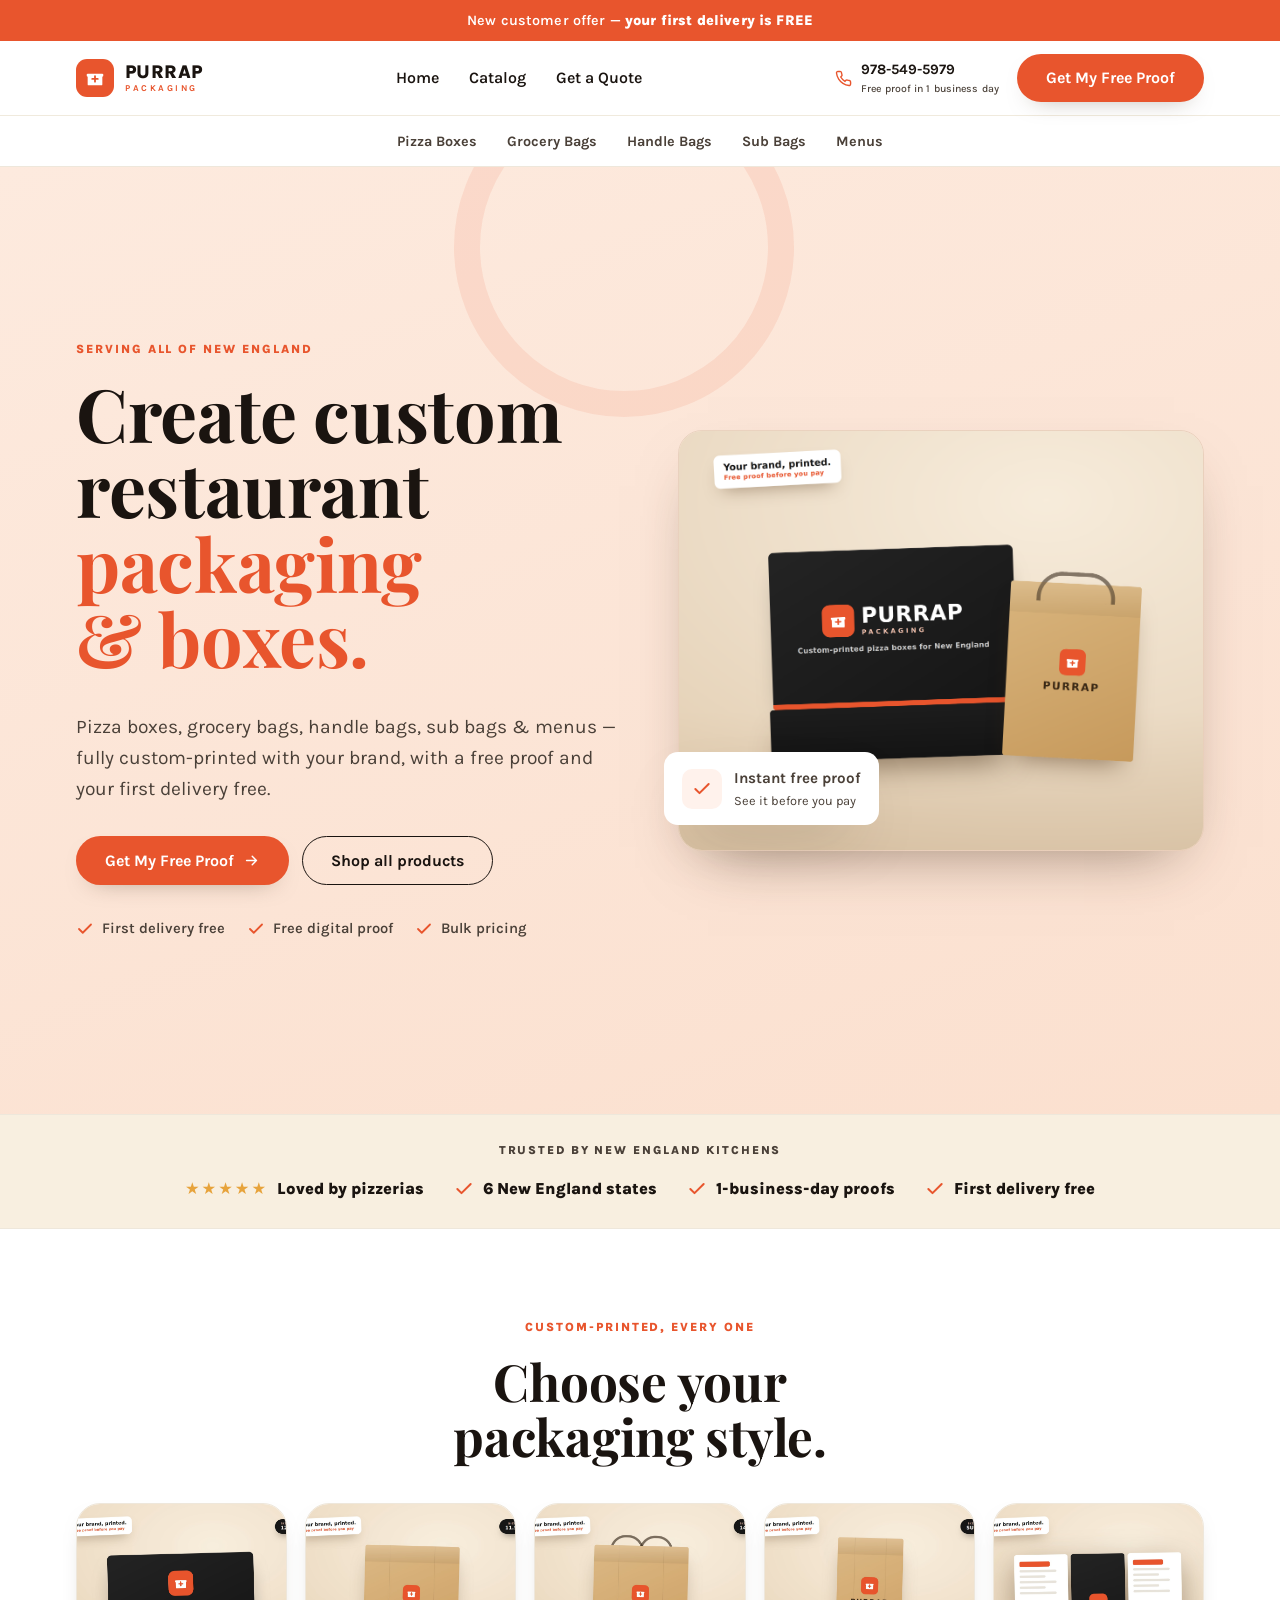
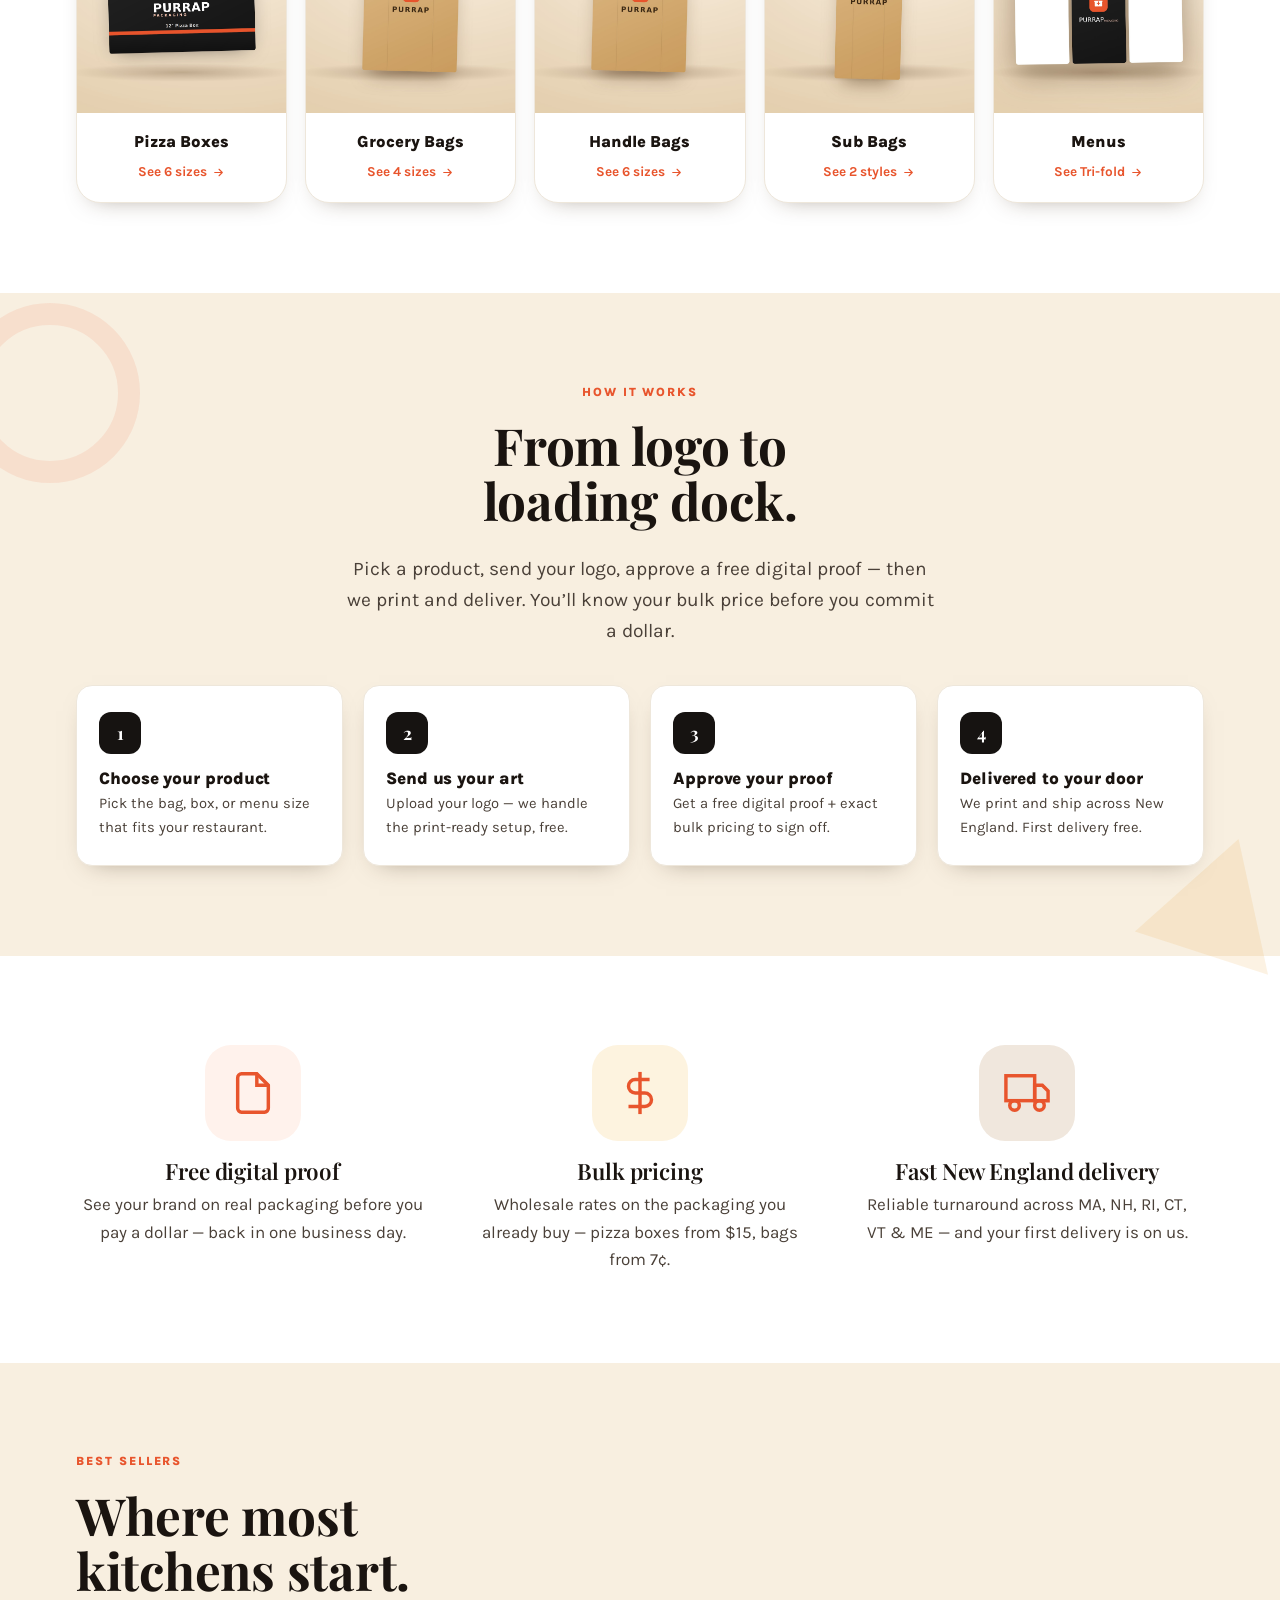
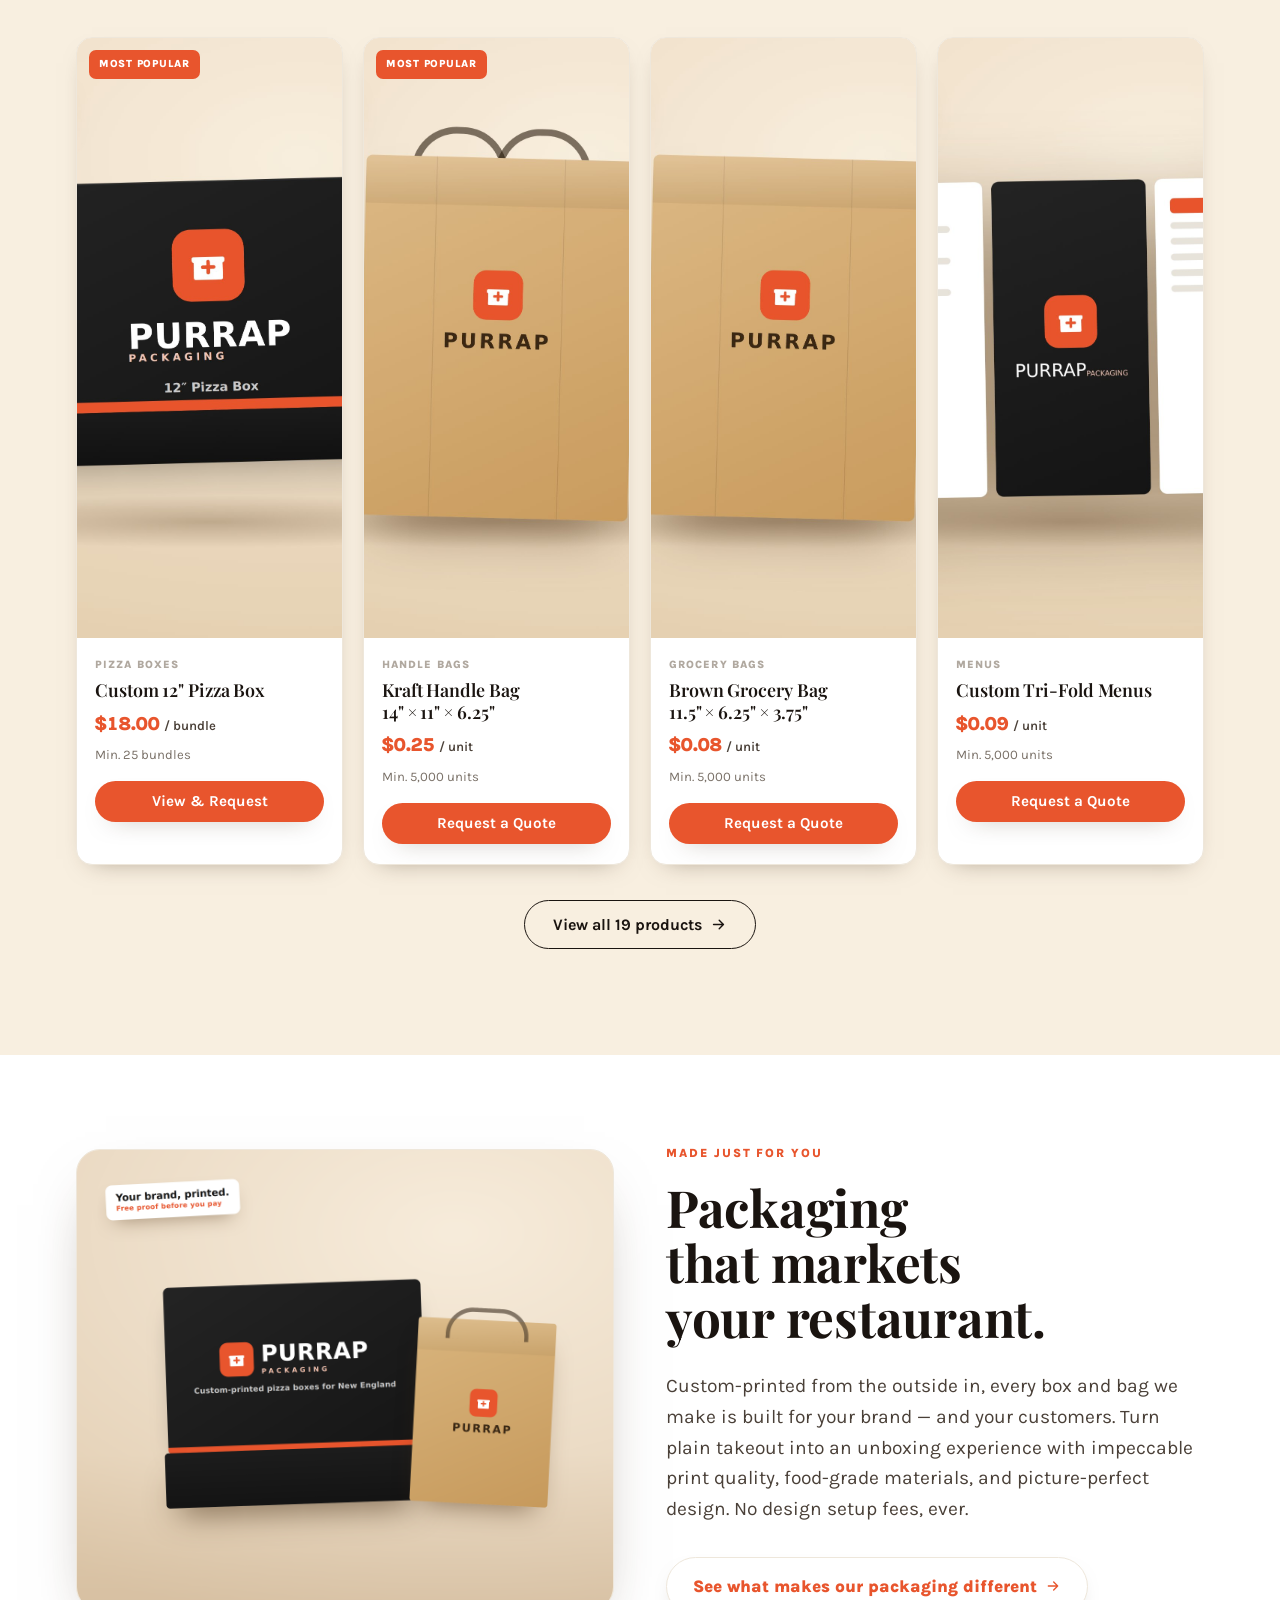
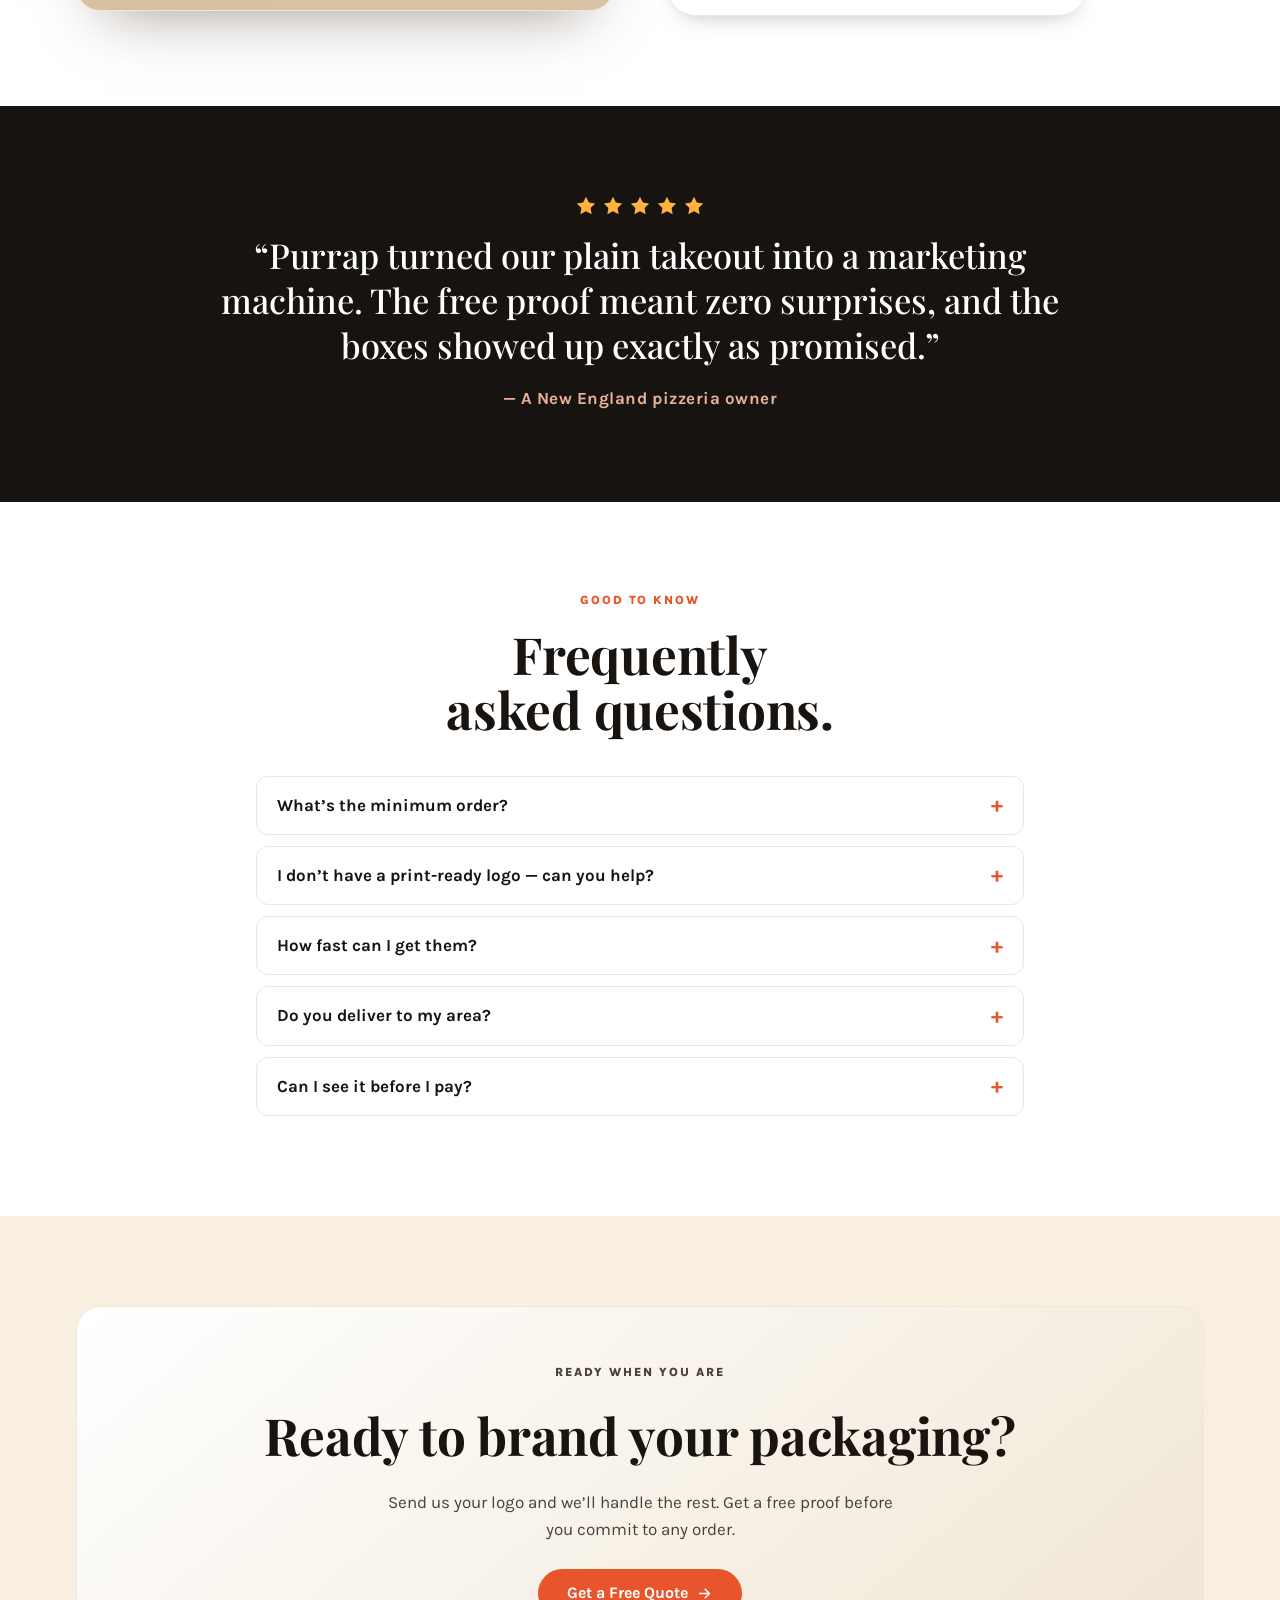
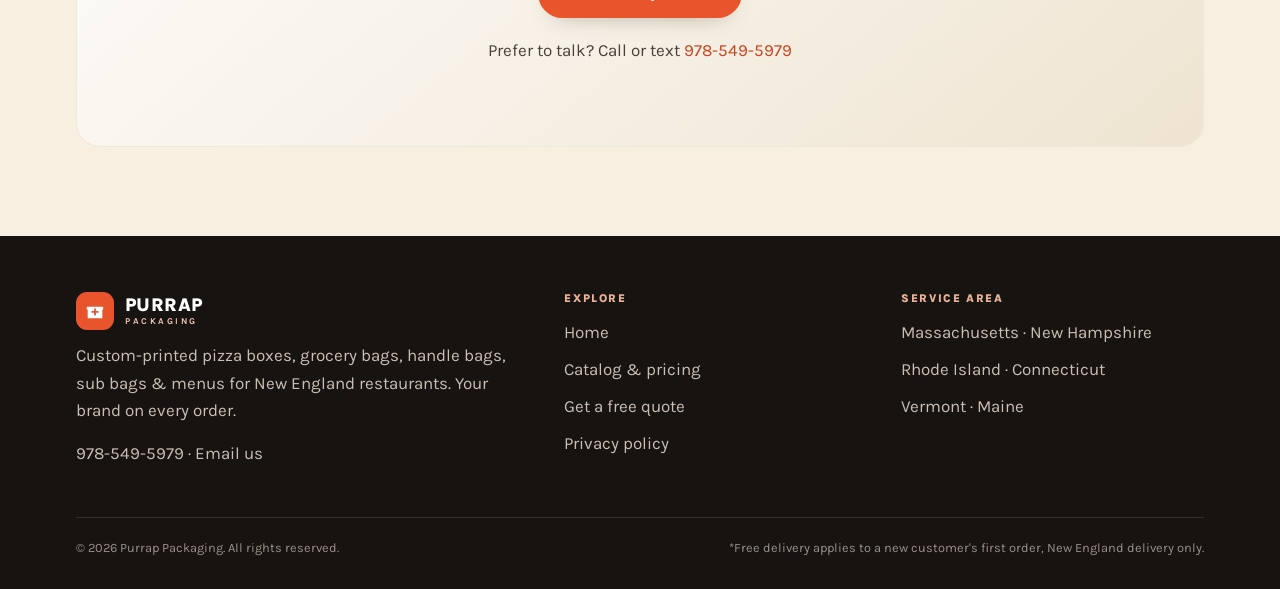
==== commit 20b8ea3e: "Redesign homepage in Packlane style (web-studio): white header + category strip, peach hero with pro" ====
--- a/index.html
+++ b/index.html
@@ -40,54 +40,99 @@
       <button class="menu-toggle" aria-label="Menu" aria-expanded="false">&#9776;</button>
     </div>
   </div>
+  <div class="catstrip"><div class="wrap">
+    <a href="/catalog#pizza">Pizza Boxes</a><a href="/catalog#grocery">Grocery Bags</a><a href="/catalog#handle">Handle Bags</a><a href="/catalog#sub">Sub Bags</a><a href="/catalog#menus">Menus</a>
+  </div></div>
 </header>
 <main id="main">
+  <!-- HERO (Packlane pattern) -->
   <section class="hero">
     <div class="wrap hero-grid">
       <div>
         <p class="eyebrow">Serving all of New England</p>
-        <h1>Custom-printed packaging, <span class="u">made for New England kitchens.</span></h1>
-        <p class="lead">Pizza boxes, grocery bags, handle bags, sub bags &amp; menus &mdash; printed with your brand on every order that walks out the door.</p>
+        <h1>Create custom restaurant <span class="u">packaging &amp; boxes.</span></h1>
+        <p class="lead">Pizza boxes, grocery bags, handle bags, sub bags &amp; menus &mdash; fully custom-printed with your brand, with a free proof and your first delivery free.</p>
         <div class="actions">
           <a class="btn btn-primary" href="/contact">Get My Free Proof <svg viewBox="0 0 24 24" fill="none"><path d="M5 12h14M13 6l6 6-6 6" stroke="currentColor" stroke-width="2" stroke-linecap="round" stroke-linejoin="round"/></svg></a>
           <a class="btn btn-ghost" href="/catalog">Shop all products</a>
         </div>
         <div class="hero-trust">
-          <span><svg viewBox="0 0 24 24" fill="none" stroke="currentColor" stroke-width="2.4" stroke-linecap="round" stroke-linejoin="round"><polyline points="20 6 9 17 4 12"/></svg> First delivery free</span>
-          <span><svg viewBox="0 0 24 24" fill="none" stroke="currentColor" stroke-width="2.4" stroke-linecap="round" stroke-linejoin="round"><polyline points="20 6 9 17 4 12"/></svg> Free digital proof</span>
-          <span><svg viewBox="0 0 24 24" fill="none" stroke="currentColor" stroke-width="2.4" stroke-linecap="round" stroke-linejoin="round"><polyline points="20 6 9 17 4 12"/></svg> Bulk pricing</span>
+          <span><svg viewBox="0 0 24 24" fill="none" stroke="currentColor" stroke-width="2.4" stroke-linecap="round" stroke-linejoin="round"><polyline points="20 6 9 17 4 12"/></svg> First delivery free</span><span><svg viewBox="0 0 24 24" fill="none" stroke="currentColor" stroke-width="2.4" stroke-linecap="round" stroke-linejoin="round"><polyline points="20 6 9 17 4 12"/></svg> Free digital proof</span><span><svg viewBox="0 0 24 24" fill="none" stroke="currentColor" stroke-width="2.4" stroke-linecap="round" stroke-linejoin="round"><polyline points="20 6 9 17 4 12"/></svg> Bulk pricing</span>
         </div>
       </div>
       <div class="hero-media reveal">
         <div class="frame"><img src="/assets/purrap-homepage-mockup.png" alt="Custom-printed pizza boxes and branded takeout bags for New England restaurants" width="1200" height="1000"></div>
-        <div class="chip"><span class="ic"><svg viewBox="0 0 24 24" fill="none" stroke="currentColor" stroke-width="2.4" stroke-linecap="round" stroke-linejoin="round"><polyline points="20 6 9 17 4 12"/></svg></span><span><b>Free digital proof</b><span>Before you pay a dollar</span></span></div>
-      </div>
-    </div>
-  </section>
-
-  <div class="trust"><div class="wrap">
-    <div class="item"><div class="ic"><svg viewBox="0 0 24 24"><path d="M22 11.08V12a10 10 0 1 1-5.93-9.14"/><path d="M22 4 12 14.01l-3-3"/></svg></div><div><h4>Free digital proof</h4><p>See exactly how your packaging looks before you commit a dollar.</p></div></div>
-    <div class="item"><div class="ic"><svg viewBox="0 0 24 24"><path d="M12 19l7-7 3 3-7 7-3-3z"/><path d="M18 13l-1.5-7.5L2 2l3.5 14.5L13 18l5-5z"/><circle cx="11" cy="11" r="2"/></svg></div><div><h4>No design? No problem.</h4><p>Send a logo &mdash; or none &mdash; and we&rsquo;ll make it print-ready for you.</p></div></div>
-    <div class="item"><div class="ic"><svg viewBox="0 0 24 24"><rect x="1" y="3" width="15" height="13"/><path d="M16 8h4l3 3v5h-7V8z"/><circle cx="5.5" cy="18.5" r="2.5"/><circle cx="18.5" cy="18.5" r="2.5"/></svg></div><div><h4>New England delivery &mdash; first one free</h4><p>Fast, reliable turnaround across MA, NH, RI, CT, VT &amp; ME.</p></div></div>
+        <div class="chip"><span class="ic"><svg viewBox="0 0 24 24" fill="none" stroke="currentColor" stroke-width="2.4" stroke-linecap="round" stroke-linejoin="round"><polyline points="20 6 9 17 4 12"/></svg></span><span><b>Instant free proof</b><span>See it before you pay</span></span></div>
+      </div>
+    </div>
+  </section>
+
+  <!-- SOCIAL PROOF STRIP (Packlane "trusted by" pattern, honest stats) -->
+  <div class="proofstrip"><div class="wrap">
+    <p class="lbl">Trusted by New England kitchens</p>
+    <div class="row">
+      <span class="it"><span class="st">&#9733;&#9733;&#9733;&#9733;&#9733;</span> Loved by pizzerias</span>
+      <span class="it"><svg viewBox="0 0 24 24" fill="none" stroke="currentColor" stroke-width="2.4" stroke-linecap="round" stroke-linejoin="round"><polyline points="20 6 9 17 4 12"/></svg> 6 New England states</span>
+      <span class="it"><svg viewBox="0 0 24 24" fill="none" stroke="currentColor" stroke-width="2.4" stroke-linecap="round" stroke-linejoin="round"><polyline points="20 6 9 17 4 12"/></svg> 1-business-day proofs</span>
+      <span class="it"><svg viewBox="0 0 24 24" fill="none" stroke="currentColor" stroke-width="2.4" stroke-linecap="round" stroke-linejoin="round"><polyline points="20 6 9 17 4 12"/></svg> First delivery free</span>
+    </div>
   </div></div>
 
+  <!-- CHOOSE YOUR STYLE (Packlane grid) -->
   <section>
     <div class="wrap">
-      <div class="sec-head reveal">
-        <p class="eyebrow">What we print</p>
-        <h2>Everything that carries your brand out the door.</h2>
-        <p class="lead">Five product lines, all custom-printed, all built to turn takeout into advertising.</p>
-      </div>
-      <div class="cats"><a class="cat-tile reveal" href="/catalog#pizza"><img src="/assets/products/custom-12-pizza-box.jpg" alt="Pizza Boxes" loading="lazy" width="800" height="800"><div class="lab"><b>Pizza Boxes</b><span>6 sizes</span></div></a><a class="cat-tile reveal" href="/catalog#grocery"><img src="/assets/products/grocery-bag-2.jpg" alt="Grocery Bags" loading="lazy" width="800" height="800"><div class="lab"><b>Grocery Bags</b><span>4 sizes</span></div></a><a class="cat-tile reveal" href="/catalog#handle"><img src="/assets/products/handle-bag-4.jpg" alt="Handle Bags" loading="lazy" width="800" height="800"><div class="lab"><b>Handle Bags</b><span>6 sizes</span></div></a><a class="cat-tile reveal" href="/catalog#sub"><img src="/assets/products/large-sub-v-bag.jpg" alt="Sub Bags" loading="lazy" width="800" height="800"><div class="lab"><b>Sub Bags</b><span>2 styles</span></div></a><a class="cat-tile reveal" href="/catalog#menus"><img src="/assets/products/tri-fold-menus.jpg" alt="Menus" loading="lazy" width="800" height="800"><div class="lab"><b>Menus</b><span>Tri-fold</span></div></a></div>
-    </div>
-  </section>
-
-  <section class="band-kraft">
-    <div class="wrap">
-      <div class="sec-head reveal">
-        <p class="eyebrow">Best sellers</p>
-        <h2>Where most kitchens start.</h2>
-      </div>
+      <div class="sec-head center reveal">
+        <p class="eyebrow">Custom-printed, every one</p>
+        <h2>Choose your packaging style.</h2>
+      </div>
+      <div class="choose"><a class="choose-card reveal" href="/catalog#pizza"><span class="im"><img src="/assets/products/custom-12-pizza-box.jpg" alt="Pizza Boxes" loading="lazy" width="800" height="800"></span><span class="cc"><b>Pizza Boxes</b><span class="go">See 6 sizes <svg viewBox="0 0 24 24" fill="none"><path d="M5 12h14M13 6l6 6-6 6" stroke="currentColor" stroke-width="2" stroke-linecap="round" stroke-linejoin="round"/></svg></span></span></a><a class="choose-card reveal" href="/catalog#grocery"><span class="im"><img src="/assets/products/grocery-bag-2.jpg" alt="Grocery Bags" loading="lazy" width="800" height="800"></span><span class="cc"><b>Grocery Bags</b><span class="go">See 4 sizes <svg viewBox="0 0 24 24" fill="none"><path d="M5 12h14M13 6l6 6-6 6" stroke="currentColor" stroke-width="2" stroke-linecap="round" stroke-linejoin="round"/></svg></span></span></a><a class="choose-card reveal" href="/catalog#handle"><span class="im"><img src="/assets/products/handle-bag-4.jpg" alt="Handle Bags" loading="lazy" width="800" height="800"></span><span class="cc"><b>Handle Bags</b><span class="go">See 6 sizes <svg viewBox="0 0 24 24" fill="none"><path d="M5 12h14M13 6l6 6-6 6" stroke="currentColor" stroke-width="2" stroke-linecap="round" stroke-linejoin="round"/></svg></span></span></a><a class="choose-card reveal" href="/catalog#sub"><span class="im"><img src="/assets/products/large-sub-v-bag.jpg" alt="Sub Bags" loading="lazy" width="800" height="800"></span><span class="cc"><b>Sub Bags</b><span class="go">See 2 styles <svg viewBox="0 0 24 24" fill="none"><path d="M5 12h14M13 6l6 6-6 6" stroke="currentColor" stroke-width="2" stroke-linecap="round" stroke-linejoin="round"/></svg></span></span></a><a class="choose-card reveal" href="/catalog#menus"><span class="im"><img src="/assets/products/tri-fold-menus.jpg" alt="Menus" loading="lazy" width="800" height="800"></span><span class="cc"><b>Menus</b><span class="go">See Tri-fold <svg viewBox="0 0 24 24" fill="none"><path d="M5 12h14M13 6l6 6-6 6" stroke="currentColor" stroke-width="2" stroke-linecap="round" stroke-linejoin="round"/></svg></span></span></a></div>
+    </div>
+  </section>
+
+  <!-- HOW IT WORKS (Packlane centered + playful geometry) -->
+  <section class="band-cream geo">
+    <div class="wrap">
+      <div class="sec-head center reveal">
+        <p class="eyebrow">How it works</p>
+        <h2>From logo to loading dock.</h2>
+        <p class="lead" style="margin:0 auto">Pick a product, send your logo, approve a free digital proof &mdash; then we print and deliver. You&rsquo;ll know your bulk price before you commit a dollar.</p>
+      </div>
+      <div class="steps">
+        <div class="step reveal"><h4>Choose your product</h4><p>Pick the bag, box, or menu size that fits your restaurant.</p></div>
+        <div class="step reveal"><h4>Send us your art</h4><p>Upload your logo &mdash; we handle the print-ready setup, free.</p></div>
+        <div class="step reveal"><h4>Approve your proof</h4><p>Get a free digital proof + exact bulk pricing to sign off.</p></div>
+        <div class="step reveal"><h4>Delivered to your door</h4><p>We print and ship across New England. First delivery free.</p></div>
+      </div>
+    </div>
+  </section>
+
+  <!-- 3 FEATURE ICONS (Packlane pattern) -->
+  <section>
+    <div class="wrap">
+      <div class="featrow">
+        <div class="feat reveal">
+          <div class="ficon"><svg viewBox="0 0 24 24"><path d="M14 2H6a2 2 0 0 0-2 2v16a2 2 0 0 0 2 2h12a2 2 0 0 0 2-2V8z"/><polyline points="14 2 14 8 20 8"/></svg></div>
+          <h3>Free digital proof</h3>
+          <p>See your brand on real packaging before you pay a dollar &mdash; back in one business day.</p>
+        </div>
+        <div class="feat reveal">
+          <div class="ficon"><svg viewBox="0 0 24 24"><line x1="12" y1="1" x2="12" y2="23"/><path d="M17 5H9.5a3.5 3.5 0 0 0 0 7h5a3.5 3.5 0 0 1 0 7H6"/></svg></div>
+          <h3>Bulk pricing</h3>
+          <p>Wholesale rates on the packaging you already buy &mdash; pizza boxes from $15, bags from 7&cent;.</p>
+        </div>
+        <div class="feat reveal">
+          <div class="ficon"><svg viewBox="0 0 24 24"><rect x="1" y="3" width="15" height="13"/><path d="M16 8h4l3 3v5h-7V8z"/><circle cx="5.5" cy="18.5" r="2.5"/><circle cx="18.5" cy="18.5" r="2.5"/></svg></div>
+          <h3>Fast New England delivery</h3>
+          <p>Reliable turnaround across MA, NH, RI, CT, VT &amp; ME &mdash; and your first delivery is on us.</p>
+        </div>
+      </div>
+    </div>
+  </section>
+
+  <!-- BEST SELLERS -->
+  <section class="band-cream">
+    <div class="wrap">
+      <div class="sec-head reveal"><p class="eyebrow">Best sellers</p><h2>Where most kitchens start.</h2></div>
       <div class="grid grid-4"><article class="product reveal">
       <a class="ph" href="/products/custom-12-pizza-box"><span class="pop">Most popular</span><img src="/assets/products/custom-12-pizza-box.jpg" alt="Custom 12&quot; Pizza Box — custom-printed by Purrap Packaging" loading="lazy" width="800" height="600"></a>
       <div class="bd">
@@ -129,39 +174,50 @@
     </div>
   </section>
 
+  <!-- STORY SPLIT (Packlane pattern) -->
   <section>
-    <div class="wrap">
-      <div class="sec-head center reveal"><p class="eyebrow">How it works</p><h2>From logo to loading dock in four steps.</h2></div>
-      <div class="steps">
-        <div class="step reveal"><h4>Choose your product</h4><p>Pick the bag, box, or menu size that fits your restaurant.</p></div>
-        <div class="step reveal"><h4>Send us your art</h4><p>Upload your logo &mdash; we handle the print-ready setup.</p></div>
-        <div class="step reveal"><h4>Approve your proof</h4><p>We send a free digital proof for sign-off before anything prints.</p></div>
-        <div class="step reveal"><h4>Delivered to your door</h4><p>Your custom-branded packaging ships straight to you.</p></div>
-      </div>
-    </div>
-  </section>
-
+    <div class="wrap story">
+      <div class="im reveal"><img src="/assets/purrap-homepage-mockup.png" alt="Branded Purrap pizza box and kraft takeout bag" width="1200" height="1000"></div>
+      <div class="reveal">
+        <p class="eyebrow">Made just for you</p>
+        <h2>Packaging that markets your restaurant.</h2>
+        <p class="lead">Custom-printed from the outside in, every box and bag we make is built for your brand &mdash; and your customers. Turn plain takeout into an unboxing experience with impeccable print quality, food-grade materials, and picture-perfect design. No design setup fees, ever.</p>
+        <a class="pill" href="/catalog">See what makes our packaging different <svg viewBox="0 0 24 24" fill="none"><path d="M5 12h14M13 6l6 6-6 6" stroke="currentColor" stroke-width="2" stroke-linecap="round" stroke-linejoin="round"/></svg></a>
+      </div>
+    </div>
+  </section>
+
+  <!-- TESTIMONIAL -->
   <section class="band-ink">
-    <div class="wrap">
-      <div class="quote reveal">
-        <div class="stars"><svg viewBox="0 0 24 24"><path d="M12 2l3.09 6.26L22 9.27l-5 4.87 1.18 6.88L12 17.77l-6.18 3.25L7 14.14 2 9.27l6.91-1.01L12 2z"/></svg><svg viewBox="0 0 24 24"><path d="M12 2l3.09 6.26L22 9.27l-5 4.87 1.18 6.88L12 17.77l-6.18 3.25L7 14.14 2 9.27l6.91-1.01L12 2z"/></svg><svg viewBox="0 0 24 24"><path d="M12 2l3.09 6.26L22 9.27l-5 4.87 1.18 6.88L12 17.77l-6.18 3.25L7 14.14 2 9.27l6.91-1.01L12 2z"/></svg><svg viewBox="0 0 24 24"><path d="M12 2l3.09 6.26L22 9.27l-5 4.87 1.18 6.88L12 17.77l-6.18 3.25L7 14.14 2 9.27l6.91-1.01L12 2z"/></svg><svg viewBox="0 0 24 24"><path d="M12 2l3.09 6.26L22 9.27l-5 4.87 1.18 6.88L12 17.77l-6.18 3.25L7 14.14 2 9.27l6.91-1.01L12 2z"/></svg></div>
-        <blockquote>&ldquo;Purrap turned our plain takeout into a marketing machine. The free proof meant zero surprises, and the boxes showed up exactly as promised.&rdquo;</blockquote>
-        <cite>&mdash; A New England pizzeria owner</cite>
-      </div>
-    </div>
-  </section>
-
-  <section>
-    <div class="wrap">
-      <div class="final reveal">
-        <p class="eyebrow">Ready when you are</p>
-        <h2>Ready to brand your packaging?</h2>
-        <p>Send us your logo and we&rsquo;ll handle the rest. Get a free proof before you commit to any order.</p>
-        <a class="btn btn-primary" href="/contact">Get a Free Quote <svg viewBox="0 0 24 24" fill="none"><path d="M5 12h14M13 6l6 6-6 6" stroke="currentColor" stroke-width="2" stroke-linecap="round" stroke-linejoin="round"/></svg></a>
-        <p style="margin-top:1.2rem;color:var(--ink-2)">Prefer to talk? Call or text <a href="tel:9785495979">978-549-5979</a></p>
-      </div>
-    </div>
-  </section>
+    <div class="wrap"><div class="quote reveal">
+      <div class="stars"><svg viewBox="0 0 24 24"><path d="M12 2l3.09 6.26L22 9.27l-5 4.87 1.18 6.88L12 17.77l-6.18 3.25L7 14.14 2 9.27l6.91-1.01L12 2z"/></svg><svg viewBox="0 0 24 24"><path d="M12 2l3.09 6.26L22 9.27l-5 4.87 1.18 6.88L12 17.77l-6.18 3.25L7 14.14 2 9.27l6.91-1.01L12 2z"/></svg><svg viewBox="0 0 24 24"><path d="M12 2l3.09 6.26L22 9.27l-5 4.87 1.18 6.88L12 17.77l-6.18 3.25L7 14.14 2 9.27l6.91-1.01L12 2z"/></svg><svg viewBox="0 0 24 24"><path d="M12 2l3.09 6.26L22 9.27l-5 4.87 1.18 6.88L12 17.77l-6.18 3.25L7 14.14 2 9.27l6.91-1.01L12 2z"/></svg><svg viewBox="0 0 24 24"><path d="M12 2l3.09 6.26L22 9.27l-5 4.87 1.18 6.88L12 17.77l-6.18 3.25L7 14.14 2 9.27l6.91-1.01L12 2z"/></svg></div>
+      <blockquote>&ldquo;Purrap turned our plain takeout into a marketing machine. The free proof meant zero surprises, and the boxes showed up exactly as promised.&rdquo;</blockquote>
+      <cite>&mdash; A New England pizzeria owner</cite>
+    </div></div>
+  </section>
+
+  <!-- FAQ (Packlane pattern) -->
+  <section><div class="wrap" style="max-width:820px">
+    <div class="sec-head center reveal"><p class="eyebrow">Good to know</p><h2>Frequently asked questions.</h2></div>
+    <div class="faq reveal">
+      <details><summary>What&rsquo;s the minimum order?</summary><p>Pizza boxes start at 25 bundles; bag products usually start at 5,000 units. Tell us your volume and we&rsquo;ll quote it.</p></details>
+      <details><summary>I don&rsquo;t have a print-ready logo &mdash; can you help?</summary><p>Yes. Send whatever you have and we make it print-ready at no extra charge. No logo at all? We can design one.</p></details>
+      <details><summary>How fast can I get them?</summary><p>Typical lead time is 6&ndash;8 weeks from proof approval. Tell us your deadline and we&rsquo;ll do our best on rush needs.</p></details>
+      <details><summary>Do you deliver to my area?</summary><p>We focus on New England &mdash; MA, NH, RI, CT, VT, and ME. New customers get their first delivery free.</p></details>
+      <details><summary>Can I see it before I pay?</summary><p>Always. You get a free digital proof and only commit once you&rsquo;re happy with how it looks.</p></details>
+    </div>
+  </div></section>
+
+  <!-- FINAL CTA -->
+  <section class="band-cream"><div class="wrap">
+    <div class="final reveal">
+      <p class="eyebrow">Ready when you are</p>
+      <h2>Ready to brand your packaging?</h2>
+      <p>Send us your logo and we&rsquo;ll handle the rest. Get a free proof before you commit to any order.</p>
+      <a class="btn btn-primary" href="/contact">Get a Free Quote <svg viewBox="0 0 24 24" fill="none"><path d="M5 12h14M13 6l6 6-6 6" stroke="currentColor" stroke-width="2" stroke-linecap="round" stroke-linejoin="round"/></svg></a>
+      <p style="margin-top:1.2rem;color:var(--ink-2)">Prefer to talk? Call or text <a href="tel:9785495979">978-549-5979</a></p>
+    </div>
+  </div></section>
 </main>
 <footer class="site-foot">
   <div class="wrap">
--- a/styles.css
+++ b/styles.css
@@ -3,21 +3,26 @@
    Playfair Display (display) + Karla (body), product photography, generous space. */
 
 :root{
-  --ink:#17130f;
+  --ink:#1a1410;
   --ink-2:#4a4038;
-  --bg:#faf7f2;
+  --bg:#ffffff;
   --surface:#ffffff;
+  --peach:#fdeade;      /* warm hero band tint (mirrors Packlane's mint) */
+  --peach-2:#fbe0cf;
+  --cream:#f8efe0;      /* warm section band (mirrors Packlane cream) */
   --kraft:#efe4d1;
   --kraft-2:#e5d5ba;
-  --line:#e9dfce;
-  --line-2:#ece6db;
+  --gold:#e7a33b;       /* secondary playful accent */
+  --line:#eee7db;
+  --line-2:#f0eadd;
   --accent:#e8552d;
   --accent-2:#c8431f;
   --accent-soft:#fff2ec;
   --dark:#161311;
   --dark-2:#0f0c0a;
   --radius:16px;
-  --radius-lg:22px;
+  --radius-lg:24px;
+  --radius-pill:999px;
   --shadow-sm:0 10px 24px -16px rgba(60,40,20,.5);
   --shadow:0 26px 60px -30px rgba(60,40,20,.55);
   --maxw:1180px;
@@ -31,8 +36,8 @@
   font-size:17px;line-height:1.6;-webkit-font-smoothing:antialiased;text-rendering:optimizeLegibility}
 h1,h2,h3,h4{font-family:"Playfair Display",Georgia,serif;font-weight:600;line-height:1.08;
   letter-spacing:-.005em;margin:0 0 .5em;text-wrap:balance}
-h1{font-size:clamp(2.5rem,5.4vw,4.1rem);font-weight:700}
-h2{font-size:clamp(1.9rem,3.6vw,2.9rem)}
+h1{font-size:clamp(2.7rem,6vw,4.6rem);font-weight:700;line-height:1.02}
+h2{font-size:clamp(2rem,4vw,3.2rem);font-weight:700}
 h3{font-size:clamp(1.2rem,1.8vw,1.5rem)}
 p{margin:0 0 1rem}
 a{color:var(--accent-2);text-decoration:none}
@@ -50,7 +55,7 @@
 /* buttons */
 .btn{display:inline-flex;align-items:center;justify-content:center;gap:.55rem;
   font-family:"Karla",sans-serif;font-weight:700;font-size:1rem;line-height:1;
-  padding:15px 26px;border-radius:11px;border:1.5px solid transparent;cursor:pointer;
+  padding:15px 28px;border-radius:var(--radius-pill);border:1.5px solid transparent;cursor:pointer;
   transition:transform .2s var(--ease),background .2s var(--ease),color .2s var(--ease),box-shadow .2s var(--ease);text-decoration:none}
 .btn svg{width:17px;height:17px}
 .btn:hover{text-decoration:none;transform:translateY(-2px)}
@@ -65,37 +70,45 @@
 .btn-ondark:hover{background:#fff;color:var(--ink)}
 @media (prefers-reduced-motion:reduce){.btn:hover{transform:none}}
 
-/* announcement + header */
+/* announcement + header (Packlane-style: white, two-row with category strip) */
 .announce{background:var(--accent);color:#fff;text-align:center;font-size:.9rem;font-weight:600;padding:9px 16px;letter-spacing:.01em}
 .announce b{font-weight:800}
-header.site{position:sticky;top:0;z-index:100;background:rgba(22,19,17,.92);
-  backdrop-filter:saturate(1.3) blur(10px);color:#fff;border-bottom:1px solid rgba(255,255,255,.08)}
-.nav{display:flex;align-items:center;justify-content:space-between;gap:16px;height:70px}
-.brand{display:flex;align-items:center;gap:11px;color:#fff;font-weight:800;font-size:1.15rem;letter-spacing:.02em}
+header.site{position:sticky;top:0;z-index:100;background:rgba(255,255,255,.94);
+  backdrop-filter:saturate(1.3) blur(10px);color:var(--ink);border-bottom:1px solid var(--line)}
+.nav{display:flex;align-items:center;justify-content:space-between;gap:16px;height:74px}
+.brand{display:flex;align-items:center;gap:11px;color:var(--ink);font-weight:800;font-size:1.18rem;letter-spacing:.02em}
 .brand:hover{text-decoration:none}
-.brand .mark{width:36px;height:36px;border-radius:10px;background:var(--accent);display:grid;place-items:center;flex:none}
-.brand .mark svg{width:21px;height:21px;fill:#fff}
+.brand .mark{width:38px;height:38px;border-radius:11px;background:var(--accent);display:grid;place-items:center;flex:none}
+.brand .mark svg{width:22px;height:22px;fill:#fff}
 .brand .wm{font-family:"Karla",sans-serif;line-height:1}
-.brand .wm small{display:block;font-size:.56rem;letter-spacing:.28em;color:#f0c3b2;font-weight:700;margin-top:2px}
-.nav-mid{display:flex;align-items:center;gap:28px}
-.nav-mid a{color:#d9d2cb;font-weight:600;font-size:.98rem}
-.nav-mid a:hover{color:#fff;text-decoration:none}
-.nav-right{display:flex;align-items:center;gap:20px}
-.nav-phone{color:#fff;font-weight:700;white-space:nowrap;display:flex;align-items:center;gap:9px;font-size:.9rem}
+.brand .wm small{display:block;font-size:.56rem;letter-spacing:.28em;color:var(--accent);font-weight:700;margin-top:2px}
+.nav-mid{display:flex;align-items:center;gap:30px}
+.nav-mid a{color:var(--ink);font-weight:600;font-size:1rem}
+.nav-mid a:hover{color:var(--accent);text-decoration:none}
+.nav-right{display:flex;align-items:center;gap:18px}
+.nav-phone{color:var(--ink);font-weight:700;white-space:nowrap;display:flex;align-items:center;gap:9px;font-size:.9rem}
 .nav-phone svg{width:17px;height:17px;stroke:var(--accent);fill:none;stroke-width:2}
-.nav-phone small{display:block;font-size:.66rem;font-weight:500;color:#a89f97;letter-spacing:.01em}
-.menu-toggle{display:none;background:none;border:0;color:#fff;font-size:1.5rem;cursor:pointer;padding:6px}
+.nav-phone small{display:block;font-size:.66rem;font-weight:500;color:var(--ink-2);letter-spacing:.01em}
+.menu-toggle{display:none;background:none;border:0;color:var(--ink);font-size:1.5rem;cursor:pointer;padding:6px}
+/* category strip (mirrors Packlane's product nav) */
+.catstrip{border-top:1px solid var(--line-2);background:#fff}
+.catstrip .wrap{display:flex;gap:30px;justify-content:center;align-items:center;height:50px;overflow-x:auto}
+.catstrip a{color:var(--ink-2);font-weight:700;font-size:.9rem;white-space:nowrap}
+.catstrip a:hover{color:var(--accent);text-decoration:none}
 @media (max-width:940px){
   .nav-mid{display:none}
   .nav-phone .txt{display:none}
+  .catstrip{display:none}
 }
 @media (max-width:600px){
   .nav-right .btn{display:none}
 }
 
-/* hero */
-.hero{position:relative;overflow:hidden;background:linear-gradient(180deg,#fff,var(--bg))}
-.hero .wrap{padding:clamp(52px,7vw,90px) 26px}
+/* hero — Packlane pattern: warm tinted band, big headline left, product composition right */
+.hero{position:relative;overflow:hidden;background:linear-gradient(160deg,var(--peach),var(--peach-2))}
+.hero::before{content:"";position:absolute;width:340px;height:340px;border-radius:50%;
+  border:26px solid rgba(232,85,45,.10);top:-90px;right:38%;pointer-events:none}
+.hero .wrap{position:relative;padding:clamp(48px,6.5vw,86px) 26px}
 .hero-grid{display:grid;grid-template-columns:1.02fr .98fr;gap:54px;align-items:center}
 .hero h1 .u{color:var(--accent)}
 .hero .actions{display:flex;flex-wrap:wrap;gap:13px;margin-top:2rem}
@@ -313,3 +326,63 @@
 .js .reveal{opacity:0;transform:translateY(16px);transition:opacity .6s var(--ease),transform .6s var(--ease)}
 .js .reveal.in{opacity:1;transform:none}
 @media (prefers-reduced-motion:reduce){.js .reveal{opacity:1;transform:none;transition:none}}
+
+/* ============ Packlane-pattern additions ============ */
+.band-cream{background:var(--cream)}
+.band-peach{background:linear-gradient(180deg,var(--peach),#fff)}
+
+/* hero media floats on the tint (Packlane style) */
+.hero-media .frame{background:transparent;border-color:rgba(120,86,40,.14)}
+
+/* social-proof / trust strip already styled as .trust; add a stat variant */
+.proofstrip{background:var(--cream);border-top:1px solid var(--line);border-bottom:1px solid var(--line)}
+.proofstrip .wrap{padding:26px 26px;text-align:center}
+.proofstrip .lbl{text-transform:uppercase;letter-spacing:.16em;font-size:.74rem;font-weight:800;color:var(--ink-2);margin:0 0 16px}
+.proofstrip .row{display:flex;flex-wrap:wrap;justify-content:center;gap:14px 30px}
+.proofstrip .row .it{display:inline-flex;align-items:center;gap:9px;font-weight:800;color:var(--ink);font-size:1.02rem}
+.proofstrip .row .it svg{width:20px;height:20px;color:var(--accent);flex:none}
+.proofstrip .row .it .st{color:var(--gold);letter-spacing:2px}
+
+/* "Choose your packaging style" grid — rounded white cards, Packlane style */
+.choose{display:grid;grid-template-columns:repeat(5,1fr);gap:18px}
+@media (max-width:960px){.choose{grid-template-columns:repeat(3,1fr)}}
+@media (max-width:600px){.choose{grid-template-columns:repeat(2,1fr)}}
+.choose-card{background:#fff;border:1px solid var(--line);border-radius:var(--radius-lg);
+  overflow:hidden;box-shadow:var(--shadow-sm);transition:transform .22s var(--ease),box-shadow .22s var(--ease);display:flex;flex-direction:column}
+.choose-card:hover{transform:translateY(-5px);box-shadow:var(--shadow);text-decoration:none}
+.choose-card .im{aspect-ratio:1/1;background:linear-gradient(160deg,var(--peach),#fff);display:block}
+.choose-card .im img{width:100%;height:100%;object-fit:cover}
+.choose-card .cc{padding:16px 16px 18px;text-align:center}
+.choose-card .cc b{display:block;font-family:"Karla",sans-serif;font-weight:800;color:var(--ink);font-size:1.02rem}
+.choose-card .cc .go{color:var(--accent);font-weight:700;font-size:.85rem;display:inline-flex;align-items:center;gap:5px;margin-top:6px}
+
+/* 3-feature icon row (Tiny minimums / Instant quotes / Fast turnarounds) */
+.featrow{display:grid;grid-template-columns:repeat(3,1fr);gap:34px;text-align:center}
+@media (max-width:800px){.featrow{grid-template-columns:1fr;gap:30px}}
+.feat .ficon{width:96px;height:96px;margin:0 auto 18px;border-radius:26px;display:grid;place-items:center;position:relative}
+.feat:nth-child(1) .ficon{background:var(--accent-soft)}
+.feat:nth-child(2) .ficon{background:#fdf3df}
+.feat:nth-child(3) .ficon{background:#f0e7dd}
+.feat .ficon svg{width:46px;height:46px;color:var(--accent);stroke:var(--accent);fill:none;stroke-width:1.8}
+.feat h3{font-family:"Playfair Display",serif;color:var(--ink);font-size:1.4rem;margin:0 0 8px}
+.feat p{color:var(--ink-2);margin:0 auto;max-width:34ch}
+
+/* story split (image left, copy right, ghost pill CTA) */
+.story{display:grid;grid-template-columns:1fr 1fr;gap:52px;align-items:center}
+@media (max-width:860px){.story{grid-template-columns:1fr;gap:32px}}
+.story .im{border-radius:var(--radius-lg);overflow:hidden;background:var(--cream);box-shadow:var(--shadow);border:1px solid var(--line)}
+.story .im img{width:100%;aspect-ratio:4/3;object-fit:cover;max-height:460px}
+.story .pill svg{width:16px;height:16px;flex:none}
+.choose-card .cc .go svg{width:13px;height:13px;flex:none}
+.story .pill{display:inline-flex;align-items:center;gap:8px;background:#fff;border:1px solid var(--line);
+  border-radius:var(--radius-pill);padding:15px 26px;font-weight:800;color:var(--accent);box-shadow:var(--shadow-sm);margin-top:1rem}
+.story .pill:hover{text-decoration:none;background:var(--accent);color:#fff;border-color:var(--accent)}
+
+/* playful geometric accents */
+.geo{position:relative}
+.geo::before{content:"";position:absolute;width:180px;height:180px;border-radius:50%;
+  border:22px solid rgba(232,85,45,.10);left:-40px;top:10px;pointer-events:none;z-index:0}
+.geo::after{content:"";position:absolute;width:0;height:0;border-left:70px solid transparent;
+  border-right:70px solid transparent;border-bottom:120px solid rgba(231,163,59,.14);
+  right:-10px;bottom:0;transform:rotate(18deg);pointer-events:none;z-index:0}
+.geo>*{position:relative;z-index:1}
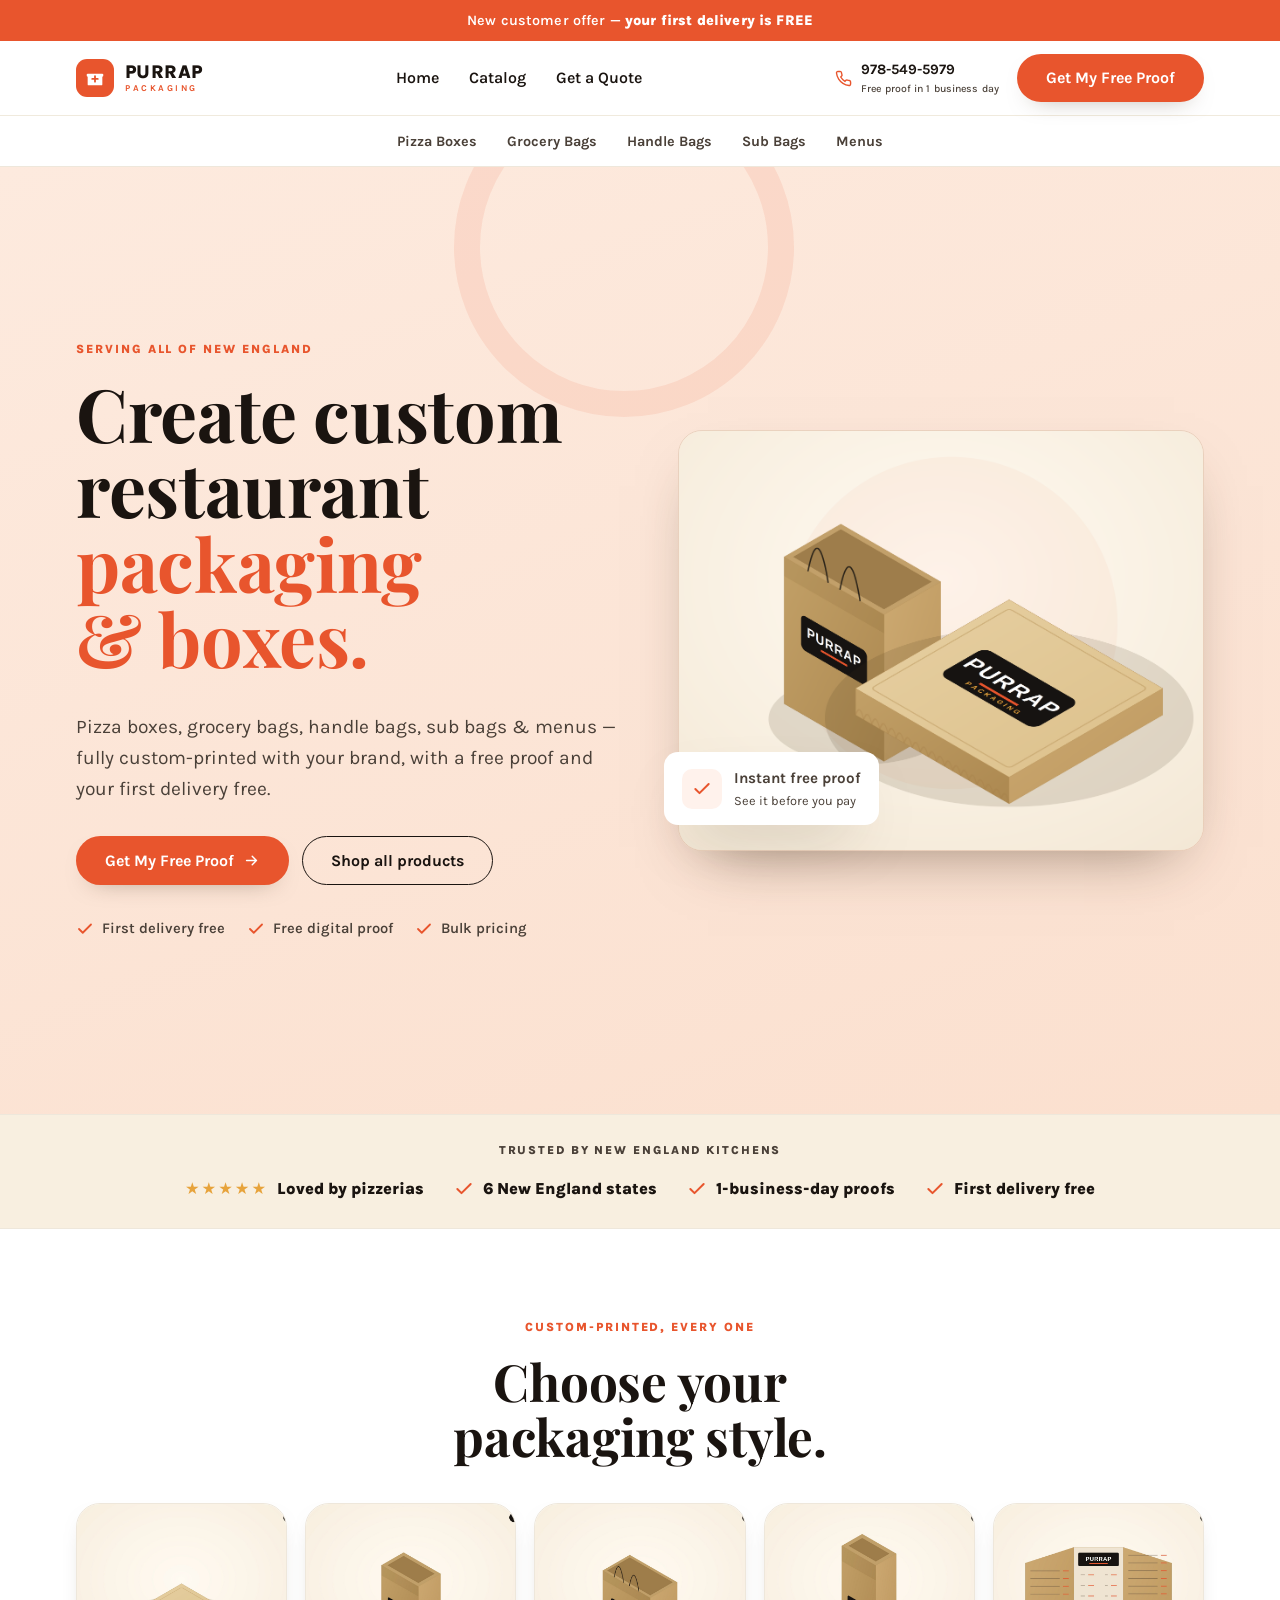
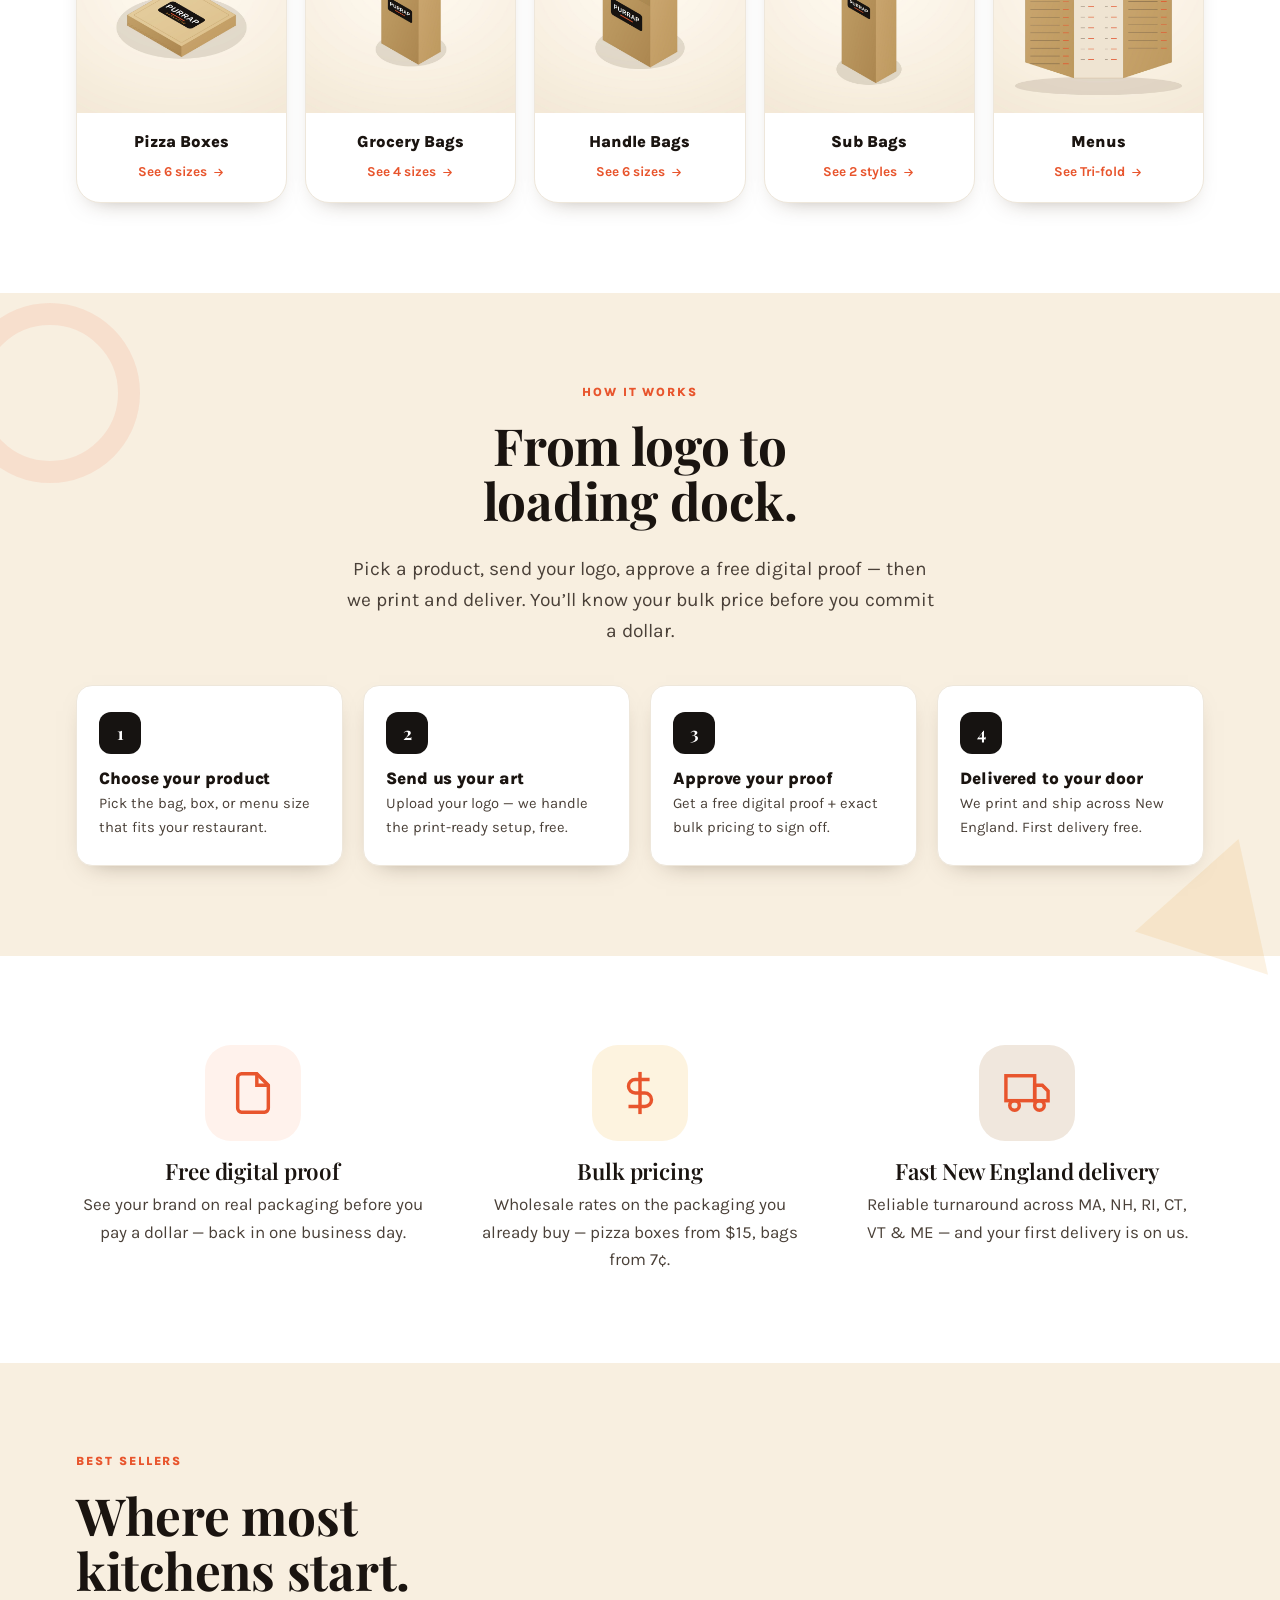
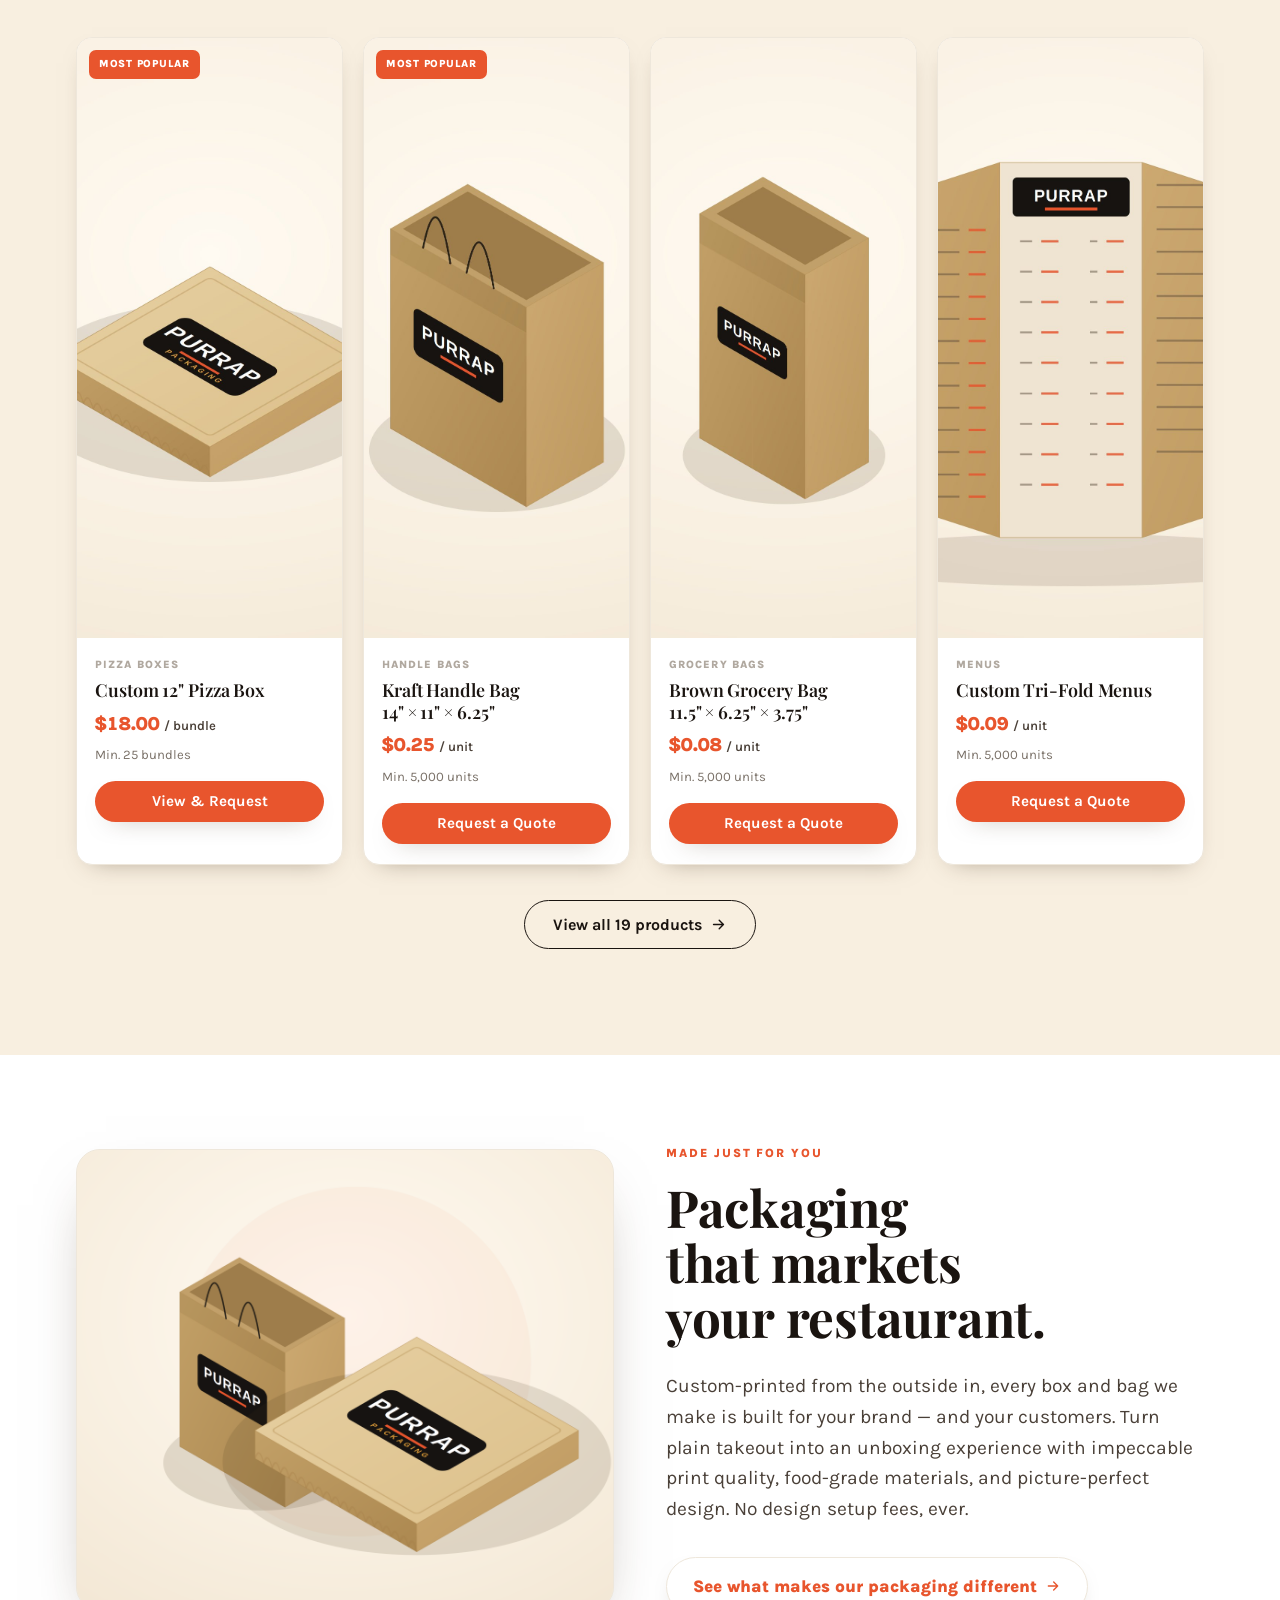
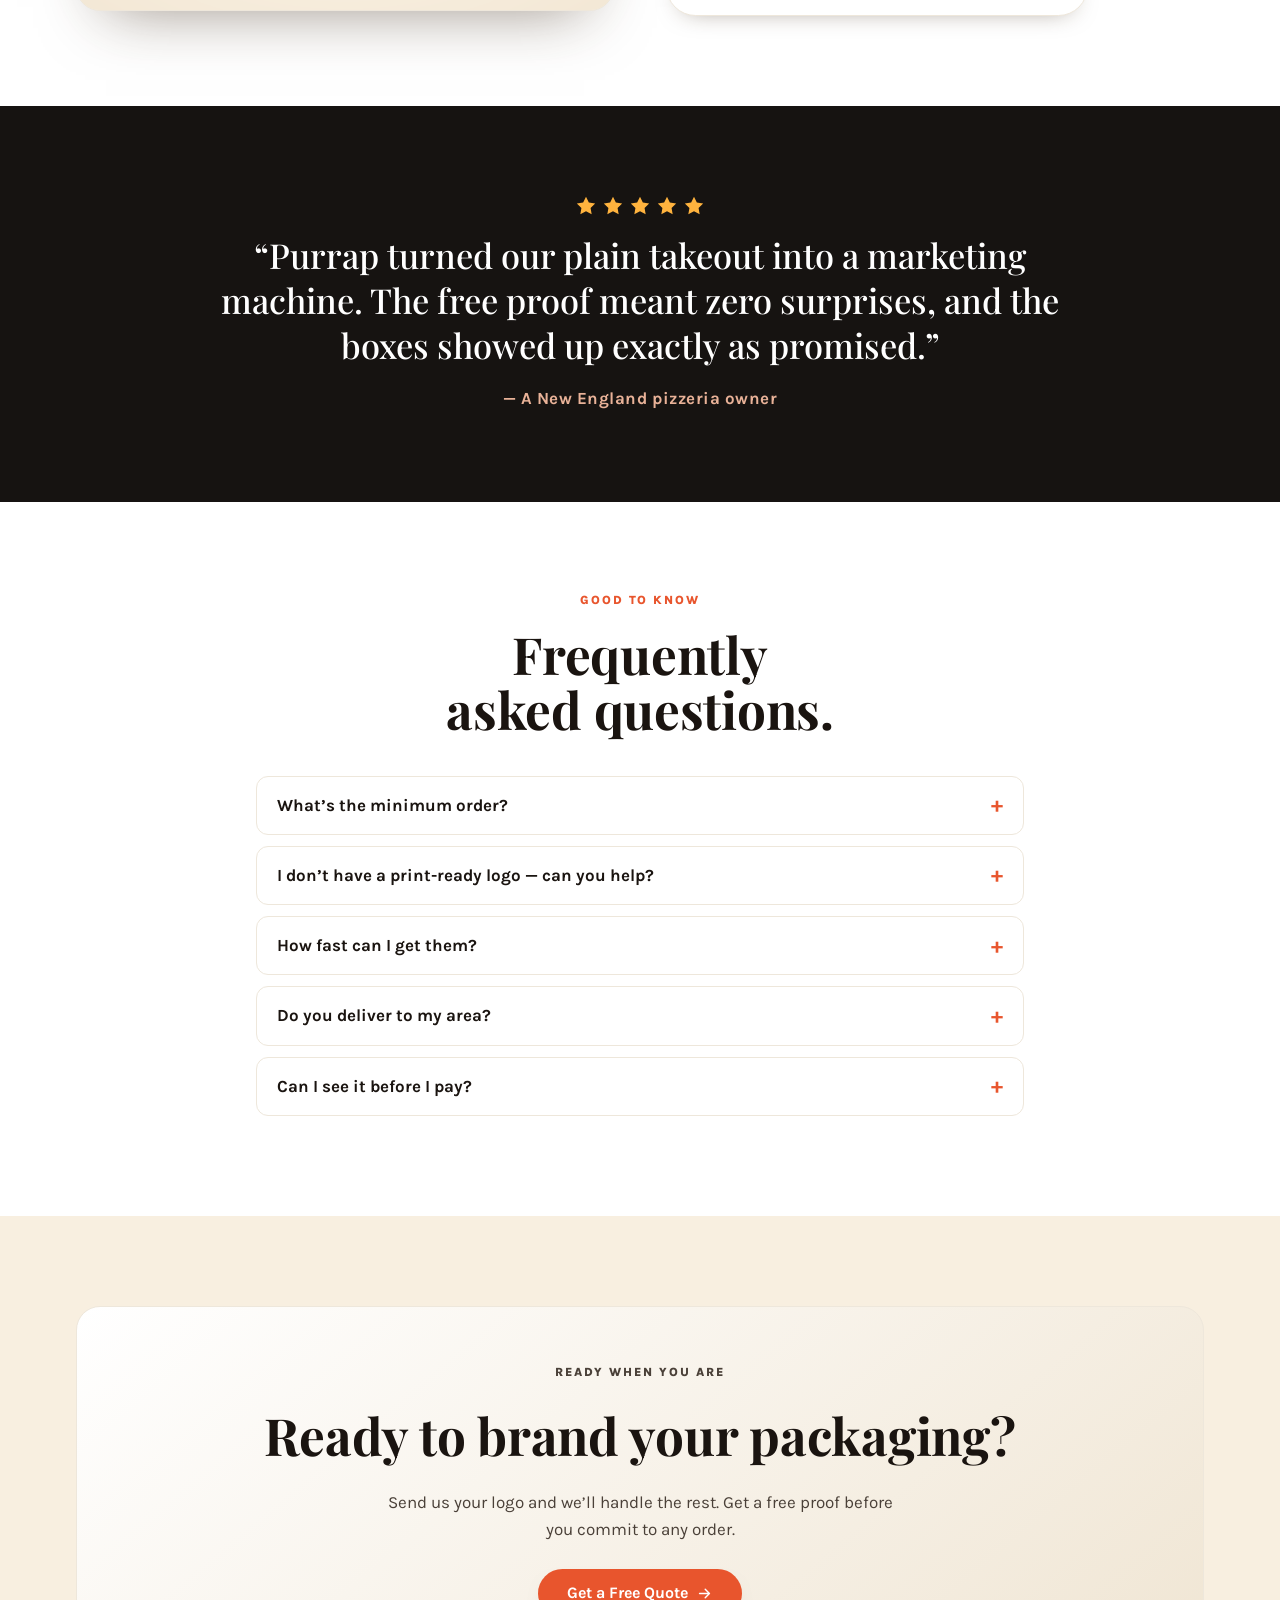
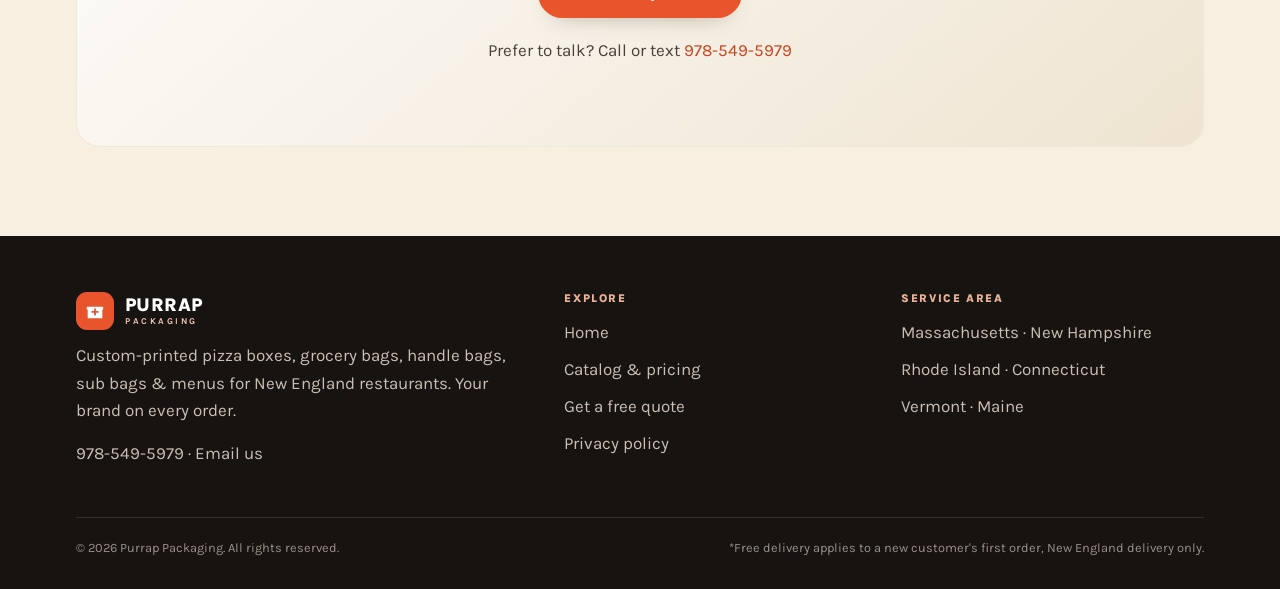
==== commit 72812a18: "Cache-bust product image URLs (?v=2) so new dimension-accurate mockups serve past the immutable /ass" ====
--- a/index.html
+++ b/index.html
@@ -11,18 +11,18 @@
 <meta property="og:title" content="Custom Pizza Boxes & Takeout Packaging in New England | Purrap Packaging">
 <meta property="og:description" content="Custom-printed pizza boxes, grocery bags, handle bags & menus for New England restaurants. Free digital proof, first delivery free, bulk pricing. Get a free quote.">
 <meta property="og:url" content="https://purrappackaging.com/">
-<meta property="og:image" content="https://purrappackaging.com/assets/og-image.jpg">
+<meta property="og:image" content="https://purrappackaging.com/assets/og-image.jpg?v=2">
 <meta name="twitter:card" content="summary_large_image">
 <meta name="twitter:title" content="Custom Pizza Boxes & Takeout Packaging in New England | Purrap Packaging">
 <meta name="twitter:description" content="Custom-printed pizza boxes, grocery bags, handle bags & menus for New England restaurants. Free digital proof, first delivery free, bulk pricing. Get a free quote.">
-<meta name="twitter:image" content="https://purrappackaging.com/assets/og-image.jpg">
+<meta name="twitter:image" content="https://purrappackaging.com/assets/og-image.jpg?v=2">
 <link rel="icon" type="image/svg+xml" href="/assets/favicon.svg">
 <link rel="preconnect" href="https://fonts.googleapis.com">
 <link rel="preconnect" href="https://fonts.gstatic.com" crossorigin>
 <link href="https://fonts.googleapis.com/css2?family=Karla:wght@400;500;600;700;800&family=Playfair+Display:wght@500;600;700&display=swap" rel="stylesheet">
 <link rel="stylesheet" href="/styles.css">
 <script type="application/ld+json">
-{"@context":"https://schema.org","@type":"Store","name":"Purrap Packaging","image":"https://purrappackaging.com/assets/og-image.jpg","url":"https://purrappackaging.com","telephone":"+1-978-549-5979","priceRange":"$$","email":"manny.encarnacion@purrappackaging.com","description":"Custom-printed restaurant packaging — pizza boxes, grocery bags, handle bags, sub bags and menus — for New England kitchens.","areaServed":["Massachusetts","New Hampshire","Rhode Island","Connecticut","Vermont","Maine"]}
+{"@context":"https://schema.org","@type":"Store","name":"Purrap Packaging","image":"https://purrappackaging.com/assets/og-image.jpg?v=2","url":"https://purrappackaging.com","telephone":"+1-978-549-5979","priceRange":"$$","email":"manny.encarnacion@purrappackaging.com","description":"Custom-printed restaurant packaging — pizza boxes, grocery bags, handle bags, sub bags and menus — for New England kitchens.","areaServed":["Massachusetts","New Hampshire","Rhode Island","Connecticut","Vermont","Maine"]}
 </script>
 </head>
 <body>
@@ -61,7 +61,7 @@
         </div>
       </div>
       <div class="hero-media reveal">
-        <div class="frame"><img src="/assets/purrap-homepage-mockup.png" alt="Custom-printed pizza boxes and branded takeout bags for New England restaurants" width="1200" height="1000"></div>
+        <div class="frame"><img src="/assets/purrap-homepage-mockup.png?v=2" alt="Custom-printed pizza boxes and branded takeout bags for New England restaurants" width="1200" height="1000"></div>
         <div class="chip"><span class="ic"><svg viewBox="0 0 24 24" fill="none" stroke="currentColor" stroke-width="2.4" stroke-linecap="round" stroke-linejoin="round"><polyline points="20 6 9 17 4 12"/></svg></span><span><b>Instant free proof</b><span>See it before you pay</span></span></div>
       </div>
     </div>
@@ -85,7 +85,7 @@
         <p class="eyebrow">Custom-printed, every one</p>
         <h2>Choose your packaging style.</h2>
       </div>
-      <div class="choose"><a class="choose-card reveal" href="/catalog#pizza"><span class="im"><img src="/assets/products/custom-12-pizza-box.jpg" alt="Pizza Boxes" loading="lazy" width="800" height="800"></span><span class="cc"><b>Pizza Boxes</b><span class="go">See 6 sizes <svg viewBox="0 0 24 24" fill="none"><path d="M5 12h14M13 6l6 6-6 6" stroke="currentColor" stroke-width="2" stroke-linecap="round" stroke-linejoin="round"/></svg></span></span></a><a class="choose-card reveal" href="/catalog#grocery"><span class="im"><img src="/assets/products/grocery-bag-2.jpg" alt="Grocery Bags" loading="lazy" width="800" height="800"></span><span class="cc"><b>Grocery Bags</b><span class="go">See 4 sizes <svg viewBox="0 0 24 24" fill="none"><path d="M5 12h14M13 6l6 6-6 6" stroke="currentColor" stroke-width="2" stroke-linecap="round" stroke-linejoin="round"/></svg></span></span></a><a class="choose-card reveal" href="/catalog#handle"><span class="im"><img src="/assets/products/handle-bag-4.jpg" alt="Handle Bags" loading="lazy" width="800" height="800"></span><span class="cc"><b>Handle Bags</b><span class="go">See 6 sizes <svg viewBox="0 0 24 24" fill="none"><path d="M5 12h14M13 6l6 6-6 6" stroke="currentColor" stroke-width="2" stroke-linecap="round" stroke-linejoin="round"/></svg></span></span></a><a class="choose-card reveal" href="/catalog#sub"><span class="im"><img src="/assets/products/large-sub-v-bag.jpg" alt="Sub Bags" loading="lazy" width="800" height="800"></span><span class="cc"><b>Sub Bags</b><span class="go">See 2 styles <svg viewBox="0 0 24 24" fill="none"><path d="M5 12h14M13 6l6 6-6 6" stroke="currentColor" stroke-width="2" stroke-linecap="round" stroke-linejoin="round"/></svg></span></span></a><a class="choose-card reveal" href="/catalog#menus"><span class="im"><img src="/assets/products/tri-fold-menus.jpg" alt="Menus" loading="lazy" width="800" height="800"></span><span class="cc"><b>Menus</b><span class="go">See Tri-fold <svg viewBox="0 0 24 24" fill="none"><path d="M5 12h14M13 6l6 6-6 6" stroke="currentColor" stroke-width="2" stroke-linecap="round" stroke-linejoin="round"/></svg></span></span></a></div>
+      <div class="choose"><a class="choose-card reveal" href="/catalog#pizza"><span class="im"><img src="/assets/products/custom-12-pizza-box.jpg?v=2" alt="Pizza Boxes" loading="lazy" width="800" height="800"></span><span class="cc"><b>Pizza Boxes</b><span class="go">See 6 sizes <svg viewBox="0 0 24 24" fill="none"><path d="M5 12h14M13 6l6 6-6 6" stroke="currentColor" stroke-width="2" stroke-linecap="round" stroke-linejoin="round"/></svg></span></span></a><a class="choose-card reveal" href="/catalog#grocery"><span class="im"><img src="/assets/products/grocery-bag-2.jpg?v=2" alt="Grocery Bags" loading="lazy" width="800" height="800"></span><span class="cc"><b>Grocery Bags</b><span class="go">See 4 sizes <svg viewBox="0 0 24 24" fill="none"><path d="M5 12h14M13 6l6 6-6 6" stroke="currentColor" stroke-width="2" stroke-linecap="round" stroke-linejoin="round"/></svg></span></span></a><a class="choose-card reveal" href="/catalog#handle"><span class="im"><img src="/assets/products/handle-bag-4.jpg?v=2" alt="Handle Bags" loading="lazy" width="800" height="800"></span><span class="cc"><b>Handle Bags</b><span class="go">See 6 sizes <svg viewBox="0 0 24 24" fill="none"><path d="M5 12h14M13 6l6 6-6 6" stroke="currentColor" stroke-width="2" stroke-linecap="round" stroke-linejoin="round"/></svg></span></span></a><a class="choose-card reveal" href="/catalog#sub"><span class="im"><img src="/assets/products/large-sub-v-bag.jpg?v=2" alt="Sub Bags" loading="lazy" width="800" height="800"></span><span class="cc"><b>Sub Bags</b><span class="go">See 2 styles <svg viewBox="0 0 24 24" fill="none"><path d="M5 12h14M13 6l6 6-6 6" stroke="currentColor" stroke-width="2" stroke-linecap="round" stroke-linejoin="round"/></svg></span></span></a><a class="choose-card reveal" href="/catalog#menus"><span class="im"><img src="/assets/products/tri-fold-menus.jpg?v=2" alt="Menus" loading="lazy" width="800" height="800"></span><span class="cc"><b>Menus</b><span class="go">See Tri-fold <svg viewBox="0 0 24 24" fill="none"><path d="M5 12h14M13 6l6 6-6 6" stroke="currentColor" stroke-width="2" stroke-linecap="round" stroke-linejoin="round"/></svg></span></span></a></div>
     </div>
   </section>
 
@@ -134,7 +134,7 @@
     <div class="wrap">
       <div class="sec-head reveal"><p class="eyebrow">Best sellers</p><h2>Where most kitchens start.</h2></div>
       <div class="grid grid-4"><article class="product reveal">
-      <a class="ph" href="/products/custom-12-pizza-box"><span class="pop">Most popular</span><img src="/assets/products/custom-12-pizza-box.jpg" alt="Custom 12&quot; Pizza Box — custom-printed by Purrap Packaging" loading="lazy" width="800" height="600"></a>
+      <a class="ph" href="/products/custom-12-pizza-box"><span class="pop">Most popular</span><img src="/assets/products/custom-12-pizza-box.jpg?v=2" alt="Custom 12&quot; Pizza Box — custom-printed by Purrap Packaging" loading="lazy" width="800" height="600"></a>
       <div class="bd">
         <div class="cat">Pizza Boxes</div>
         <h3>Custom 12&quot; Pizza Box</h3>
@@ -143,7 +143,7 @@
         <a class="btn btn-primary" href="/products/custom-12-pizza-box">View &amp; Request</a>
       </div>
     </article><article class="product reveal">
-      <a class="ph" href="/contact?product=Kraft%20Handle%20Bag%2014%22%20%C3%97%2011%22%20%C3%97%206.25%22"><span class="pop">Most popular</span><img src="/assets/products/handle-bag-4.jpg" alt="Kraft Handle Bag 14&quot; × 11&quot; × 6.25&quot; — custom-printed by Purrap Packaging" loading="lazy" width="800" height="600"></a>
+      <a class="ph" href="/contact?product=Kraft%20Handle%20Bag%2014%22%20%C3%97%2011%22%20%C3%97%206.25%22"><span class="pop">Most popular</span><img src="/assets/products/handle-bag-4.jpg?v=2" alt="Kraft Handle Bag 14&quot; × 11&quot; × 6.25&quot; — custom-printed by Purrap Packaging" loading="lazy" width="800" height="600"></a>
       <div class="bd">
         <div class="cat">Handle Bags</div>
         <h3>Kraft Handle Bag 14&quot; × 11&quot; × 6.25&quot;</h3>
@@ -152,7 +152,7 @@
         <a class="btn btn-primary" href="/contact?product=Kraft%20Handle%20Bag%2014%22%20%C3%97%2011%22%20%C3%97%206.25%22">Request a Quote</a>
       </div>
     </article><article class="product reveal">
-      <a class="ph" href="/contact?product=Brown%20Grocery%20Bag%2011.5%22%20%C3%97%206.25%22%20%C3%97%203.75%22"><img src="/assets/products/grocery-bag-2.jpg" alt="Brown Grocery Bag 11.5&quot; × 6.25&quot; × 3.75&quot; — custom-printed by Purrap Packaging" loading="lazy" width="800" height="600"></a>
+      <a class="ph" href="/contact?product=Brown%20Grocery%20Bag%2011.5%22%20%C3%97%206.25%22%20%C3%97%203.75%22"><img src="/assets/products/grocery-bag-2.jpg?v=2" alt="Brown Grocery Bag 11.5&quot; × 6.25&quot; × 3.75&quot; — custom-printed by Purrap Packaging" loading="lazy" width="800" height="600"></a>
       <div class="bd">
         <div class="cat">Grocery Bags</div>
         <h3>Brown Grocery Bag 11.5&quot; × 6.25&quot; × 3.75&quot;</h3>
@@ -161,7 +161,7 @@
         <a class="btn btn-primary" href="/contact?product=Brown%20Grocery%20Bag%2011.5%22%20%C3%97%206.25%22%20%C3%97%203.75%22">Request a Quote</a>
       </div>
     </article><article class="product reveal">
-      <a class="ph" href="/contact?product=Custom%20Tri-Fold%20Menus"><img src="/assets/products/tri-fold-menus.jpg" alt="Custom Tri-Fold Menus — custom-printed by Purrap Packaging" loading="lazy" width="800" height="600"></a>
+      <a class="ph" href="/contact?product=Custom%20Tri-Fold%20Menus"><img src="/assets/products/tri-fold-menus.jpg?v=2" alt="Custom Tri-Fold Menus — custom-printed by Purrap Packaging" loading="lazy" width="800" height="600"></a>
       <div class="bd">
         <div class="cat">Menus</div>
         <h3>Custom Tri-Fold Menus</h3>
@@ -177,7 +177,7 @@
   <!-- STORY SPLIT (Packlane pattern) -->
   <section>
     <div class="wrap story">
-      <div class="im reveal"><img src="/assets/purrap-homepage-mockup.png" alt="Branded Purrap pizza box and kraft takeout bag" width="1200" height="1000"></div>
+      <div class="im reveal"><img src="/assets/purrap-homepage-mockup.png?v=2" alt="Branded Purrap pizza box and kraft takeout bag" width="1200" height="1000"></div>
       <div class="reveal">
         <p class="eyebrow">Made just for you</p>
         <h2>Packaging that markets your restaurant.</h2>
